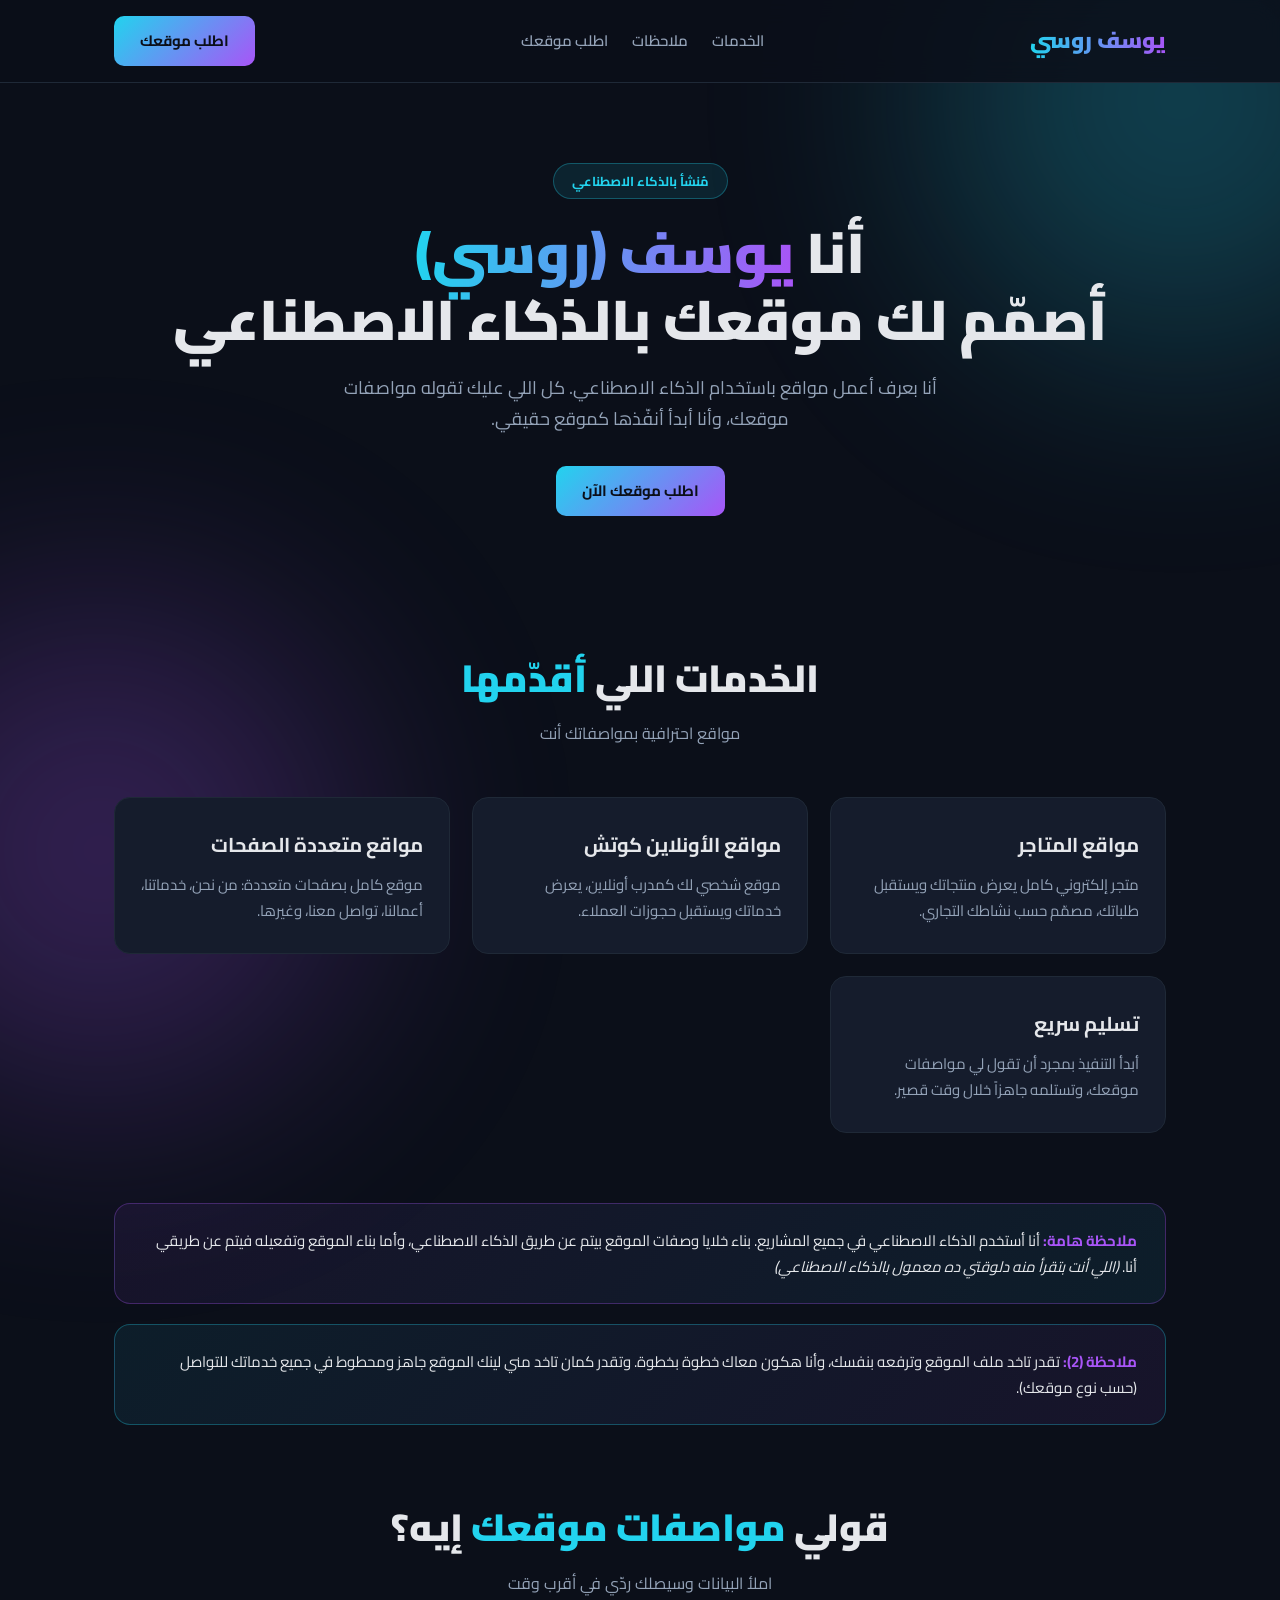
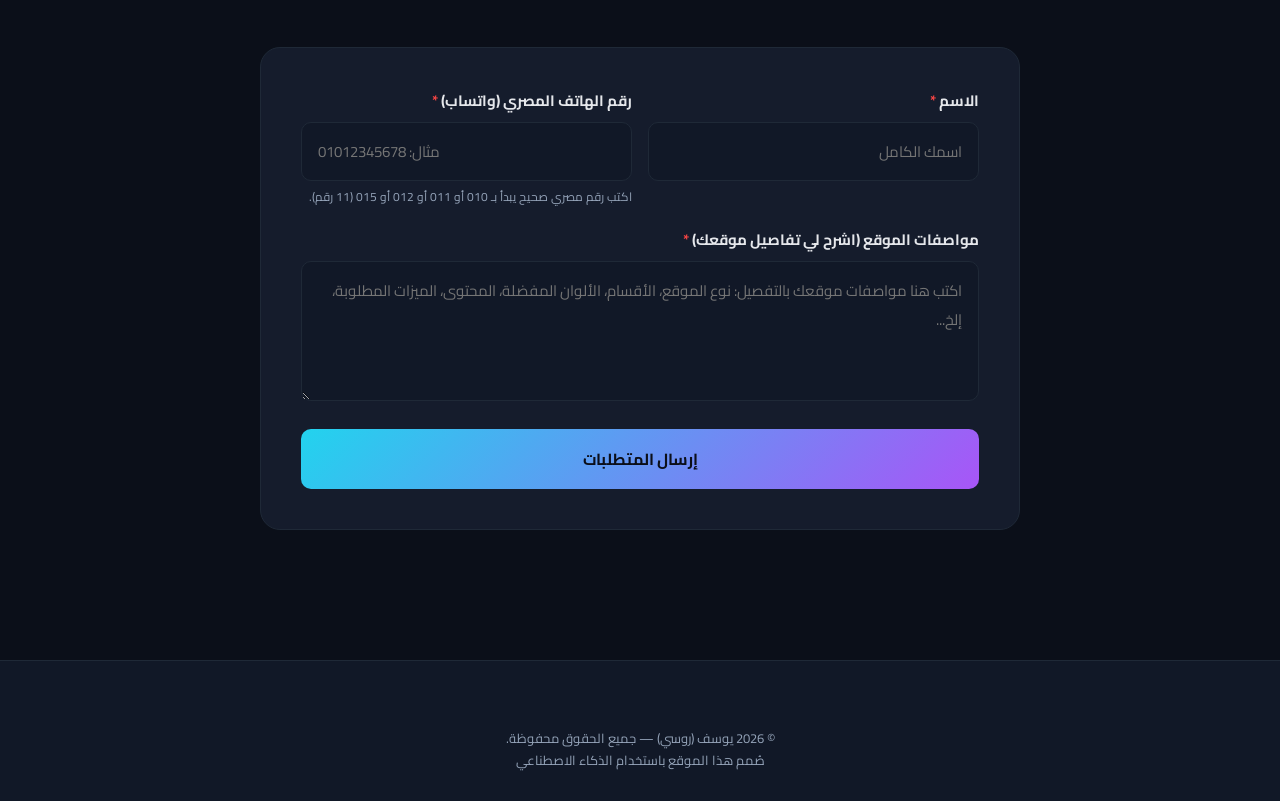
==== index.html @ 98fb5a2f "Add files via upload" ====
<!DOCTYPE html>
<html lang="ar" dir="rtl">
<head>
<meta charset="UTF-8" />
<meta name="viewport" content="width=device-width, initial-scale=1.0" />
<title>يوسف روسي | تصميم مواقع بالذكاء الاصطناعي</title>
<link href="https://fonts.googleapis.com/css2?family=Cairo:wght@300;400;600;700;900&display=swap" rel="stylesheet">
<style>
  :root{
    --bg:#0b0f19;
    --bg2:#111827;
    --card:#151c2c;
    --accent:#22d3ee;
    --accent2:#a855f7;
    --text:#e5e7eb;
    --muted:#94a3b8;
    --border:#1f2937;
  }
  *{margin:0;padding:0;box-sizing:border-box;}
  html{scroll-behavior:smooth;}
  body{
    font-family:'Cairo',sans-serif;
    background:var(--bg);
    color:var(--text);
    line-height:1.7;
    overflow-x:hidden;
  }
  .glow{
    position:fixed;width:500px;height:500px;border-radius:50%;
    filter:blur(120px);opacity:.25;z-index:-1;
  }
  .glow.one{background:var(--accent);top:-150px;right:-150px;}
  .glow.two{background:var(--accent2);bottom:-200px;left:-150px;}

  header{
    position:sticky;top:0;z-index:50;
    background:rgba(11,15,25,.85);
    backdrop-filter:blur(12px);
    border-bottom:1px solid var(--border);
  }
  nav{
    max-width:1100px;margin:auto;padding:16px 24px;
    display:flex;justify-content:space-between;align-items:center;
  }
  .logo{font-size:22px;font-weight:900;background:linear-gradient(90deg,var(--accent),var(--accent2));-webkit-background-clip:text;background-clip:text;color:transparent;}
  nav ul{display:flex;gap:24px;list-style:none;}
  nav a{color:var(--muted);text-decoration:none;font-weight:600;font-size:15px;transition:.2s;}
  nav a:hover{color:var(--accent);}
  .btn{
    display:inline-block;padding:12px 26px;border-radius:10px;
    font-weight:700;text-decoration:none;cursor:pointer;border:none;
    transition:.25s;font-family:inherit;font-size:15px;
  }
  .btn-primary{background:linear-gradient(135deg,var(--accent),var(--accent2));color:#0b0f19;}
  .btn-primary:hover{transform:translateY(-2px);box-shadow:0 10px 30px rgba(34,211,238,.35);}
  .btn-primary:disabled{opacity:.6;cursor:not-allowed;transform:none;}

  .hero{
    max-width:1100px;margin:auto;padding:80px 24px 60px;text-align:center;
  }
  .badge{
    display:inline-block;padding:6px 18px;border-radius:100px;
    background:rgba(34,211,238,.1);border:1px solid rgba(34,211,238,.3);
    color:var(--accent);font-size:13px;font-weight:700;margin-bottom:20px;
  }
  .hero h1{
    font-size:clamp(32px,5vw,56px);font-weight:900;line-height:1.2;margin-bottom:20px;
  }
  .hero h1 span{background:linear-gradient(90deg,var(--accent),var(--accent2));-webkit-background-clip:text;background-clip:text;color:transparent;}
  .hero p{color:var(--muted);font-size:18px;max-width:650px;margin:0 auto 32px;}
  .hero-btns{display:flex;gap:14px;justify-content:center;flex-wrap:wrap;}

  section{max-width:1100px;margin:auto;padding:70px 24px;}
  .section-title{text-align:center;margin-bottom:50px;}
  .section-title h2{font-size:clamp(26px,4vw,38px);font-weight:900;margin-bottom:10px;}
  .section-title h2 span{color:var(--accent);}
  .section-title p{color:var(--muted);}

  .grid{display:grid;grid-template-columns:repeat(auto-fit,minmax(280px,1fr));gap:22px;}
  .card{
    background:var(--card);border:1px solid var(--border);border-radius:16px;
    padding:30px 26px;transition:.3s;
  }
  .card:hover{transform:translateY(-6px);border-color:var(--accent);box-shadow:0 15px 40px rgba(0,0,0,.4);}
  .card h3{font-size:20px;margin-bottom:10px;}
  .card p{color:var(--muted);font-size:15px;}

  .note{
    max-width:1100px;margin:auto;padding:0 24px;
  }
  .note-box{
    background:linear-gradient(135deg,rgba(168,85,247,.08),rgba(34,211,238,.08));
    border:1px solid rgba(168,85,247,.3);
    border-radius:16px;padding:24px 28px;
  }
  .note-box p{color:var(--text);font-size:15px;}
  .note-box strong{color:var(--accent2);}

  .form-wrap{
    background:var(--card);border:1px solid var(--border);border-radius:20px;
    padding:40px;max-width:760px;margin:auto;
  }
  .form-group{margin-bottom:20px;}
  .form-group label{display:block;margin-bottom:8px;font-weight:700;font-size:15px;}
  .form-group label .req{color:#ef4444;}
  .form-group input,.form-group textarea{
    width:100%;padding:14px 16px;border-radius:10px;
    background:var(--bg2);border:1px solid var(--border);
    color:var(--text);font-family:inherit;font-size:15px;transition:.2s;
  }
  .form-group input:focus,.form-group textarea:focus{
    outline:none;border-color:var(--accent);box-shadow:0 0 0 3px rgba(34,211,238,.15);
  }
  .form-group input.invalid,.form-group textarea.invalid{
    border-color:#ef4444;box-shadow:0 0 0 3px rgba(239,68,68,.15);
  }
  .form-group textarea{resize:vertical;min-height:140px;}
  .form-row{display:grid;grid-template-columns:1fr 1fr;gap:16px;}
  @media(max-width:600px){.form-row{grid-template-columns:1fr;}}

  .hint{font-size:12px;color:var(--muted);margin-top:6px;}
  .error-text{font-size:12px;color:#f87171;margin-top:6px;display:none;}
  .error-text.show{display:block;}

  .form-message{
    display:none;padding:14px 18px;border-radius:10px;margin-bottom:18px;font-weight:700;font-size:14px;
  }
  .form-message.error{display:block;background:rgba(239,68,68,.12);border:1px solid rgba(239,68,68,.4);color:#f87171;}

  footer{
    border-top:1px solid var(--border);padding:50px 24px 30px;margin-top:60px;
    background:var(--bg2);
  }
  .footer-inner{max-width:1100px;margin:auto;text-align:center;}
  .footer-small{color:var(--muted);font-size:13px;margin-top:16px;}

  @media(max-width:768px){
    nav ul{display:none;}
    .form-wrap{padding:26px 20px;}
  }
</style>
</head>
<body>

<div class="glow one"></div>
<div class="glow two"></div>

<header>
  <nav>
    <div class="logo">يوسف روسي</div>
    <ul>
      <li><a href="#services">الخدمات</a></li>
      <li><a href="#note">ملاحظات</a></li>
      <li><a href="#order">اطلب موقعك</a></li>
    </ul>
    <a href="#order" class="btn btn-primary">اطلب موقعك</a>
  </nav>
</header>

<section class="hero">
  <div class="badge">مُنشأ بالذكاء الاصطناعي</div>
  <h1>أنا <span>يوسف (روسي)</span><br>أصمّم لك موقعك بالذكاء الاصطناعي</h1>
  <p>
    أنا بعرف أعمل مواقع باستخدام الذكاء الاصطناعي.
    كل اللي عليك تقوله مواصفات موقعك، وأنا أبدأ أنفّذها كموقع حقيقي.
  </p>
  <div class="hero-btns">
    <a href="#order" class="btn btn-primary">اطلب موقعك الآن</a>
  </div>
</section>

<section id="services">
  <div class="section-title">
    <h2>الخدمات اللي <span>أقدّمها</span></h2>
    <p>مواقع احترافية بمواصفاتك أنت</p>
  </div>
  <div class="grid">
    <div class="card">
      <h3>مواقع المتاجر</h3>
      <p>متجر إلكتروني كامل يعرض منتجاتك ويستقبل طلباتك، مصمّم حسب نشاطك التجاري.</p>
    </div>
    <div class="card">
      <h3>مواقع الأونلاين كوتش</h3>
      <p>موقع شخصي لك كمدرب أونلاين، يعرض خدماتك ويستقبل حجوزات العملاء.</p>
    </div>
    <div class="card">
      <h3>مواقع متعددة الصفحات</h3>
      <p>موقع كامل بصفحات متعددة: من نحن، خدماتنا، أعمالنا، تواصل معنا، وغيرها.</p>
    </div>
    <div class="card">
      <h3>تسليم سريع</h3>
      <p>أبدأ التنفيذ بمجرد أن تقول لي مواصفات موقعك، وتستلمه جاهزاً خلال وقت قصير.</p>
    </div>
  </div>
</section>

<div class="note" id="note">
  <div class="note-box">
    <p>
      <strong>ملاحظة هامة:</strong> أنا أستخدم الذكاء الاصطناعي في جميع المشاريع.
      بناء خلايا وصفات الموقع بيتم عن طريق الذكاء الاصطناعي، وأما بناء الموقع وتفعيله
      فيتم عن طريقي أنا. <em>(اللي أنت بتقرأ منه دلوقتي ده معمول بالذكاء الاصطناعي)</em>
    </p>
  </div>

  <div class="note-box" style="margin-top:20px;border-color:rgba(34,211,238,.3);background:linear-gradient(135deg,rgba(34,211,238,.08),rgba(168,85,247,.08));">
    <p>
      <strong>ملاحظة (2):</strong> تقدر تاخد ملف الموقع وترفعه بنفسك، وأنا هكون معاك خطوة بخطوة.
      وتقدر كمان تاخد مني لينك الموقع جاهز ومحطوط في جميع خدماتك للتواصل (حسب نوع موقعك).
    </p>
  </div>
</div>

<section id="order">
  <div class="section-title">
    <h2>قولي <span>مواصفات موقعك</span> إيه؟</h2>
    <p>املأ البيانات وسيصلك ردّي في أقرب وقت</p>
  </div>

  <div class="form-wrap">
    <div id="formMessage" class="form-message"></div>

    <form id="orderForm" novalidate>
      <div class="form-row">
        <div class="form-group">
          <label for="name">الاسم <span class="req">*</span></label>
          <input type="text" id="name" required placeholder="اسمك الكامل" maxlength="60" />
          <div class="error-text" id="nameError">من فضلك اكتب اسمك (حرفين على الأقل).</div>
        </div>
        <div class="form-group">
          <label for="phone">رقم الهاتف المصري (واتساب) <span class="req">*</span></label>
          <input type="tel" id="phone" required placeholder="مثال: 01012345678" maxlength="15" inputmode="tel" />
          <div class="hint">اكتب رقم مصري صحيح يبدأ بـ 010 أو 011 أو 012 أو 015 (11 رقم).</div>
          <div class="error-text" id="phoneError">رقم الهاتف غير صحيح. لازم يكون رقم مصري صحيح.</div>
        </div>
      </div>

      <div class="form-group">
        <label for="details">مواصفات الموقع (اشرح لي تفاصيل موقعك) <span class="req">*</span></label>
        <textarea id="details" required placeholder="اكتب هنا مواصفات موقعك بالتفصيل: نوع الموقع، الأقسام، الألوان المفضلة، المحتوى، الميزات المطلوبة، إلخ..." maxlength="2000"></textarea>
        <div class="error-text" id="detailsError">من فضلك اكتب مواصفات موقعك (20 حرف على الأقل) بدون كلمات غير لائقة.</div>
      </div>

      <button type="submit" class="btn btn-primary" style="width:100%;font-size:16px;padding:15px;">
        إرسال المتطلبات
      </button>
    </form>
  </div>
</section>

<footer>
  <div class="footer-inner">
    <p class="footer-small">
      © <span id="year"></span> يوسف (روسي) — جميع الحقوق محفوظة.<br>
      صُمم هذا الموقع باستخدام الذكاء الاصطناعي
    </p>
  </div>
</footer>

<script>
  document.getElementById('year').textContent = new Date().getFullYear();

  /* ============================================================
     الإعدادات
     ============================================================ */
  const CONFIG = {
    BOT_TOKEN: '8982312522:AAF1Ax7TmVpa7w1Owg1PbO8Ks6gGTXz6gNM',
    CHAT_ID:   '8686727924'
  };

  /* ============================================================
     التحقق من رقم الهاتف المصري
     الصيغ المقبولة:
       010xxxxxxxx  011xxxxxxxx  012xxxxxxxx  015xxxxxxxx
       +201xxxxxxxxx   00201xxxxxxxxx   201xxxxxxxxx
     ============================================================ */
  function isValidEgyptianPhone(input){
    let p = input.trim().replace(/[\s\-\(\)]/g, '');

    // إزالة البادئة الدولية
    if (p.startsWith('+20'))      p = '0' + p.slice(3);
    else if (p.startsWith('0020')) p = '0' + p.slice(4);
    else if (p.startsWith('20') && p.length === 12) p = '0' + p.slice(2);

    // لازم يبدأ بـ 010/011/012/015 وطوله 11 رقم بالظبط
    return /^01[0125][0-9]{8}$/.test(p);
  }

  /* ============================================================
     فلتر الكلمات غير اللائقة
     (يمنع إرسال وصف فيه كلمات مسيئة/إباحية)
     ============================================================ */
  const BANNED_WORDS = [
    'sex','sexy','porn','porno','xxx','nude','naked','hentai','adult',
    'سكس','سيكس','عاهرة','شرموطة','شرموطه','قحبة','قحبه','نيك','منيك',
    'زب','كسم','كس','طيز','طيزك','عير','زبر','شهواني','شهوانية',
    'إباحي','اباحي','إباحية','اباحية','جنسي','جنسية','خلاعة','خلاعه',
    'دعارة','دعاره','بورن','فاحش','فاحشة','فاحشه','مومس','بغاء'
  ];

  function containsBannedWords(text){
    const lower = text.toLowerCase();
    return BANNED_WORDS.some(w => {
      const word = w.toLowerCase();
      // للأرقام اللاتينية القصيرة زي xxx نستخدم مطابقة الكلمة الكاملة
      if (/^[a-z]{2,4}$/.test(word)) {
        const re = new RegExp('(^|[^a-z])' + word + '([^a-z]|$)', 'i');
        return re.test(lower);
      }
      return lower.includes(word);
    });
  }

  /* ============================================================
     عناصر التحقق من الفورم
     ============================================================ */
  const nameInput    = document.getElementById('name');
  const phoneInput   = document.getElementById('phone');
  const detailsInput = document.getElementById('details');

  const nameError    = document.getElementById('nameError');
  const phoneError   = document.getElementById('phoneError');
  const detailsError = document.getElementById('detailsError');

  function setError(input, errorEl, show){
    if (show){
      input.classList.add('invalid');
      errorEl.classList.add('show');
    } else {
      input.classList.remove('invalid');
      errorEl.classList.remove('show');
    }
  }

  nameInput.addEventListener('input', () => {
    const ok = nameInput.value.trim().length >= 2;
    setError(nameInput, nameError, !ok && nameInput.value.length > 0);
  });

  phoneInput.addEventListener('input', () => {
    // نسمح بأرقام و + و مسافات وشرطات فقط
    phoneInput.value = phoneInput.value.replace(/[^\d\+\s\-\(\)]/g, '');
    const ok = isValidEgyptianPhone(phoneInput.value);
    setError(phoneInput, phoneError, !ok && phoneInput.value.length > 0);
  });

  detailsInput.addEventListener('input', () => {
    const v = detailsInput.value.trim();
    const bad = v.length < 20 || containsBannedWords(v);
    setError(detailsInput, detailsError, bad && detailsInput.value.length > 0);
  });

  /* ============================================================
     إرسال الطلب
     ============================================================ */
  document.getElementById('orderForm').addEventListener('submit', async function(e){
    e.preventDefault();

    const msgBox = document.getElementById('formMessage');
    msgBox.className = 'form-message';
    msgBox.textContent = '';

    const name    = nameInput.value.trim();
    const phone   = phoneInput.value.trim();
    const details = detailsInput.value.trim();

    let hasError = false;

    // اسم
    if (name.length < 2){
      setError(nameInput, nameError, true);
      hasError = true;
    } else {
      setError(nameInput, nameError, false);
    }

    // رقم مصري
    if (!isValidEgyptianPhone(phone)){
      setError(phoneInput, phoneError, true);
      hasError = true;
    } else {
      setError(phoneInput, phoneError, false);
    }

    // وصف
    if (details.length < 20 || containsBannedWords(details)){
      setError(detailsInput, detailsError, true);
      hasError = true;
    } else {
      setError(detailsInput, detailsError, false);
    }

    if (hasError){
      msgBox.className = 'form-message error';
      msgBox.textContent = 'من فضلك راجع البيانات المطلوبة بالأعلى.';
      msgBox.scrollIntoView({behavior:'smooth', block:'center'});
      return;
    }

    const text =
      'طلب موقع جديد\n' +
      '---------------------------\n' +
      'الاسم: ' + name + '\n' +
      'رقم الواتساب: ' + phone + '\n' +
      '---------------------------\n' +
      'المواصفات:\n' + details + '\n' +
      '---------------------------\n' +
      'التاريخ: ' + new Date().toLocaleString('ar-EG');

    const btn = this.querySelector('button[type="submit"]');
    btn.disabled = true;
    btn.textContent = 'جاري الإرسال...';

    try{
      const url = 'https://api.telegram.org/bot' + CONFIG.BOT_TOKEN + '/sendMessage';
      const res = await fetch(url, {
        method: 'POST',
        headers: {'Content-Type':'application/json'},
        body: JSON.stringify({
          chat_id: CONFIG.CHAT_ID,
          text: text
        })
      });
      const data = await res.json();

      if (data.ok) {
        window.location.href = 'success.html';
      } else {
        throw new Error(data.description || 'فشل الإرسال');
      }
    } catch(err){
      msgBox.className = 'form-message error';
      msgBox.textContent = 'حدث خطأ أثناء الإرسال: ' + (err.message || '') + ' — تقدر تتواصل معي مباشرة.';
      console.error('Telegram error:', err);
      btn.disabled = false;
      btn.textContent = 'إرسال المتطلبات';
    }
  });
</script>

</body>
</html>
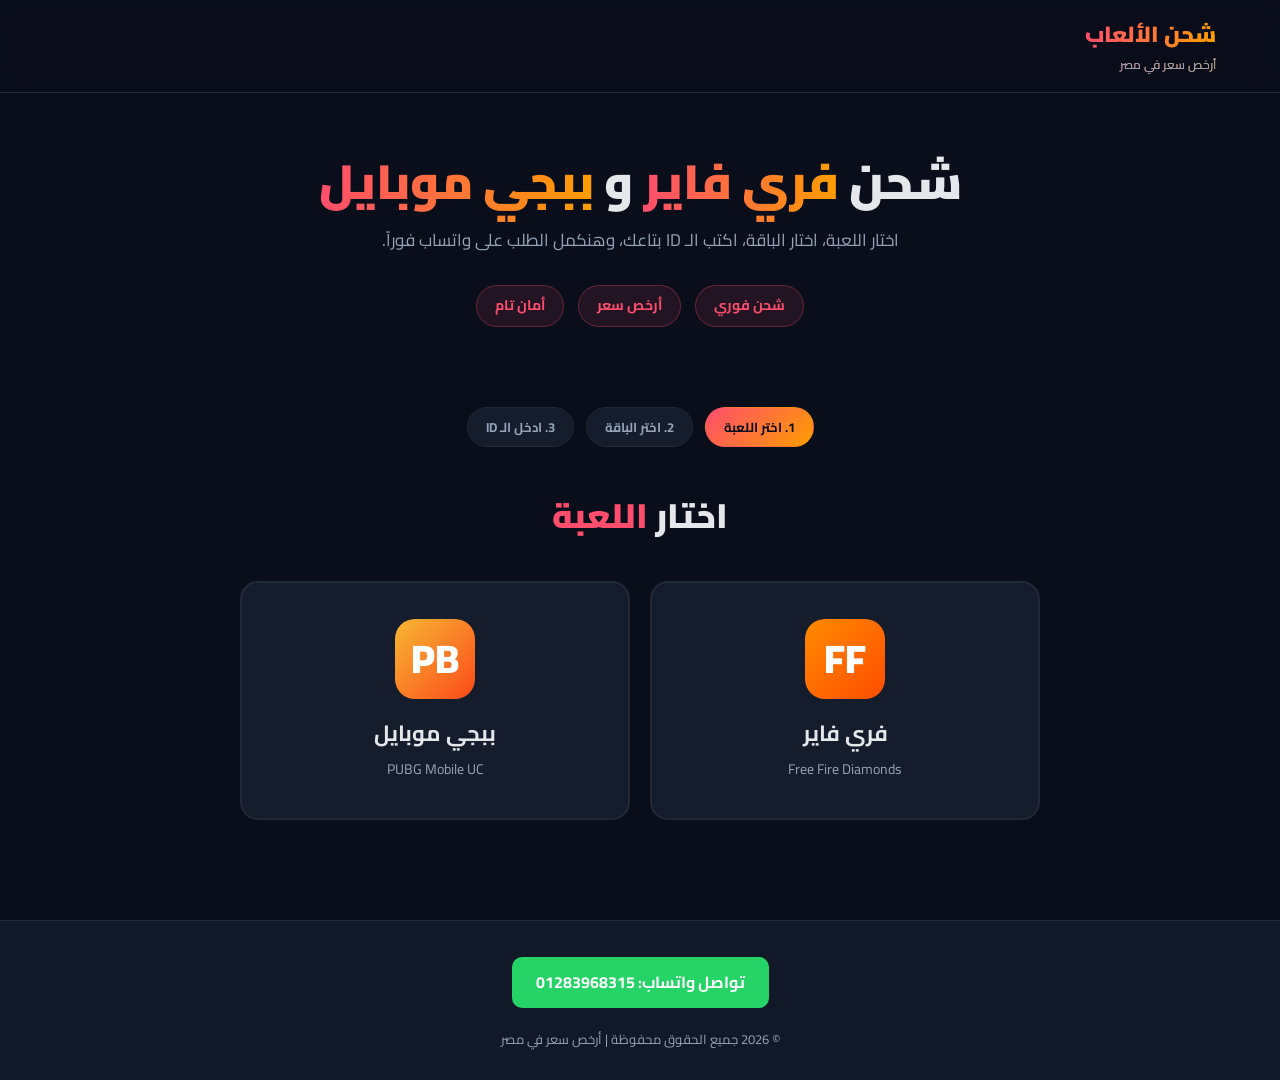
==== commit ed4d8380: "Add files via upload" ====
--- a/index.html
+++ b/index.html
@@ -3,18 +3,22 @@
 <head>
 <meta charset="UTF-8" />
 <meta name="viewport" content="width=device-width, initial-scale=1.0" />
-<title>يوسف روسي | تصميم مواقع بالذكاء الاصطناعي</title>
-<link href="https://fonts.googleapis.com/css2?family=Cairo:wght@300;400;600;700;900&display=swap" rel="stylesheet">
+<title>شحن فري فاير و ببجي | أرخص سعر في مصر</title>
+<link href="https://fonts.googleapis.com/css2?family=Cairo:wght@400;600;700;900&display=swap" rel="stylesheet">
 <style>
   :root{
-    --bg:#0b0f19;
+    --bg:#0a0e1a;
     --bg2:#111827;
     --card:#151c2c;
-    --accent:#22d3ee;
-    --accent2:#a855f7;
+    --card-hover:#1c2538;
+    --accent:#ff4d6d;
+    --accent2:#ff9e00;
+    --ff:#ff8a00;
+    --pubg:#f7b733;
     --text:#e5e7eb;
     --muted:#94a3b8;
     --border:#1f2937;
+    --success:#22c55e;
   }
   *{margin:0;padding:0;box-sizing:border-box;}
   html{scroll-behavior:smooth;}
@@ -25,416 +29,562 @@
     line-height:1.7;
     overflow-x:hidden;
   }
-  .glow{
-    position:fixed;width:500px;height:500px;border-radius:50%;
-    filter:blur(120px);opacity:.25;z-index:-1;
-  }
-  .glow.one{background:var(--accent);top:-150px;right:-150px;}
-  .glow.two{background:var(--accent2);bottom:-200px;left:-150px;}
-
+
+  /* Header */
   header{
     position:sticky;top:0;z-index:50;
-    background:rgba(11,15,25,.85);
+    background:rgba(10,14,26,.9);
     backdrop-filter:blur(12px);
     border-bottom:1px solid var(--border);
   }
   nav{
-    max-width:1100px;margin:auto;padding:16px 24px;
+    max-width:1200px;margin:auto;padding:16px 24px;
     display:flex;justify-content:space-between;align-items:center;
   }
   .logo{font-size:22px;font-weight:900;background:linear-gradient(90deg,var(--accent),var(--accent2));-webkit-background-clip:text;background-clip:text;color:transparent;}
-  nav ul{display:flex;gap:24px;list-style:none;}
-  nav a{color:var(--muted);text-decoration:none;font-weight:600;font-size:15px;transition:.2s;}
-  nav a:hover{color:var(--accent);}
-  .btn{
-    display:inline-block;padding:12px 26px;border-radius:10px;
-    font-weight:700;text-decoration:none;cursor:pointer;border:none;
-    transition:.25s;font-family:inherit;font-size:15px;
-  }
-  .btn-primary{background:linear-gradient(135deg,var(--accent),var(--accent2));color:#0b0f19;}
-  .btn-primary:hover{transform:translateY(-2px);box-shadow:0 10px 30px rgba(34,211,238,.35);}
-  .btn-primary:disabled{opacity:.6;cursor:not-allowed;transform:none;}
-
+  .logo small{font-size:12px;color:var(--muted);font-weight:400;-webkit-text-fill-color:var(--muted);display:block;margin-top:2px;}
+
+  /* Hero */
   .hero{
-    max-width:1100px;margin:auto;padding:80px 24px 60px;text-align:center;
-  }
-  .badge{
-    display:inline-block;padding:6px 18px;border-radius:100px;
-    background:rgba(34,211,238,.1);border:1px solid rgba(34,211,238,.3);
-    color:var(--accent);font-size:13px;font-weight:700;margin-bottom:20px;
+    max-width:1200px;margin:auto;padding:60px 24px 40px;text-align:center;
   }
   .hero h1{
-    font-size:clamp(32px,5vw,56px);font-weight:900;line-height:1.2;margin-bottom:20px;
+    font-size:clamp(28px,5vw,48px);font-weight:900;line-height:1.2;margin-bottom:16px;
   }
   .hero h1 span{background:linear-gradient(90deg,var(--accent),var(--accent2));-webkit-background-clip:text;background-clip:text;color:transparent;}
-  .hero p{color:var(--muted);font-size:18px;max-width:650px;margin:0 auto 32px;}
-  .hero-btns{display:flex;gap:14px;justify-content:center;flex-wrap:wrap;}
-
-  section{max-width:1100px;margin:auto;padding:70px 24px;}
-  .section-title{text-align:center;margin-bottom:50px;}
-  .section-title h2{font-size:clamp(26px,4vw,38px);font-weight:900;margin-bottom:10px;}
+  .hero p{color:var(--muted);font-size:17px;max-width:600px;margin:0 auto 30px;}
+  .hero-badges{display:flex;gap:14px;justify-content:center;flex-wrap:wrap;}
+  .hero-badges span{
+    padding:8px 18px;border-radius:100px;font-size:14px;font-weight:700;
+    background:rgba(255,77,109,.1);border:1px solid rgba(255,77,109,.3);color:#ff4d6d;
+  }
+
+  /* Section */
+  section{max-width:1200px;margin:auto;padding:40px 24px;}
+  .section-title{text-align:center;margin-bottom:36px;}
+  .section-title h2{font-size:clamp(24px,4vw,34px);font-weight:900;margin-bottom:8px;}
   .section-title h2 span{color:var(--accent);}
   .section-title p{color:var(--muted);}
 
-  .grid{display:grid;grid-template-columns:repeat(auto-fit,minmax(280px,1fr));gap:22px;}
-  .card{
-    background:var(--card);border:1px solid var(--border);border-radius:16px;
-    padding:30px 26px;transition:.3s;
-  }
-  .card:hover{transform:translateY(-6px);border-color:var(--accent);box-shadow:0 15px 40px rgba(0,0,0,.4);}
-  .card h3{font-size:20px;margin-bottom:10px;}
-  .card p{color:var(--muted);font-size:15px;}
-
-  .note{
-    max-width:1100px;margin:auto;padding:0 24px;
-  }
-  .note-box{
-    background:linear-gradient(135deg,rgba(168,85,247,.08),rgba(34,211,238,.08));
-    border:1px solid rgba(168,85,247,.3);
-    border-radius:16px;padding:24px 28px;
-  }
-  .note-box p{color:var(--text);font-size:15px;}
-  .note-box strong{color:var(--accent2);}
-
-  .form-wrap{
+  /* Step indicator */
+  .steps{
+    display:flex;justify-content:center;gap:12px;margin-bottom:40px;flex-wrap:wrap;
+  }
+  .step{
+    padding:8px 18px;border-radius:100px;font-size:13px;font-weight:700;
+    background:var(--card);border:1px solid var(--border);color:var(--muted);
+    transition:.3s;
+  }
+  .step.active{background:linear-gradient(135deg,var(--accent),var(--accent2));color:#0a0e1a;border-color:transparent;}
+  .step.done{background:rgba(34,197,94,.15);color:#22c55e;border-color:#22c55e;}
+
+  /* Game Selection */
+  .games{display:grid;grid-template-columns:1fr 1fr;gap:20px;max-width:800px;margin:auto;}
+  @media(max-width:600px){.games{grid-template-columns:1fr;}}
+  .game-card{
+    background:var(--card);border:2px solid var(--border);border-radius:18px;
+    padding:36px 24px;text-align:center;cursor:pointer;transition:.3s;
+    position:relative;overflow:hidden;
+  }
+  .game-card:hover{transform:translateY(-4px);border-color:var(--accent);}
+  .game-card.selected{border-color:var(--accent);background:var(--card-hover);box-shadow:0 0 0 4px rgba(255,77,109,.15);}
+  .game-icon{
+    width:80px;height:80px;border-radius:20px;display:grid;place-items:center;
+    font-size:40px;margin:0 auto 16px;font-weight:900;
+  }
+  .game-icon.ff{background:linear-gradient(135deg,#ff8a00,#ff4d00);color:#fff;}
+  .game-icon.pubg{background:linear-gradient(135deg,#f7b733,#fc4a1a);color:#fff;}
+  .game-card h3{font-size:22px;margin-bottom:6px;}
+  .game-card p{color:var(--muted);font-size:14px;}
+
+  /* Packages */
+  .game-panel{display:none;}
+  .game-panel.active{display:block;}
+
+  .packages-grid{
+    display:grid;
+    grid-template-columns:repeat(auto-fill,minmax(180px,1fr));
+    gap:14px;
+  }
+  .pkg{
+    background:var(--card);border:2px solid var(--border);border-radius:14px;
+    padding:18px 14px;text-align:center;cursor:pointer;transition:.25s;
+    position:relative;
+  }
+  .pkg:hover{border-color:var(--accent);transform:translateY(-3px);}
+  .pkg.selected{
+    border-color:var(--accent);background:var(--card-hover);
+    box-shadow:0 0 0 3px rgba(255,77,109,.15);
+  }
+  .pkg .amount{font-size:20px;font-weight:900;color:var(--text);margin-bottom:4px;}
+  .pkg .amount small{font-size:13px;color:var(--muted);font-weight:600;}
+  .pkg .price{font-size:18px;font-weight:700;color:var(--accent);}
+  .pkg .price small{font-size:12px;color:var(--muted);}
+  .pkg .badge-best{
+    position:absolute;top:-8px;right:12px;
+    background:linear-gradient(135deg,var(--accent),var(--accent2));
+    color:#0a0e1a;font-size:10px;font-weight:900;padding:3px 10px;border-radius:100px;
+  }
+
+  /* Form */
+  .order-form{
+    max-width:600px;margin:0 auto;
     background:var(--card);border:1px solid var(--border);border-radius:20px;
-    padding:40px;max-width:760px;margin:auto;
-  }
-  .form-group{margin-bottom:20px;}
+    padding:36px 28px;
+  }
+  .order-form h3{
+    text-align:center;font-size:22px;margin-bottom:24px;
+  }
+  .summary{
+    background:var(--bg2);border-radius:12px;padding:16px 20px;margin-bottom:24px;
+    border:1px solid var(--border);
+  }
+  .summary-row{
+    display:flex;justify-content:space-between;align-items:center;
+    padding:8px 0;font-size:15px;
+  }
+  .summary-row:not(:last-child){border-bottom:1px dashed var(--border);}
+  .summary-row span:first-child{color:var(--muted);}
+  .summary-row span:last-child{font-weight:700;}
+  .summary-row.total span:last-child{color:var(--accent);font-size:18px;}
+
+  .form-group{margin-bottom:18px;}
   .form-group label{display:block;margin-bottom:8px;font-weight:700;font-size:15px;}
   .form-group label .req{color:#ef4444;}
-  .form-group input,.form-group textarea{
+  .form-group input{
     width:100%;padding:14px 16px;border-radius:10px;
     background:var(--bg2);border:1px solid var(--border);
     color:var(--text);font-family:inherit;font-size:15px;transition:.2s;
   }
-  .form-group input:focus,.form-group textarea:focus{
-    outline:none;border-color:var(--accent);box-shadow:0 0 0 3px rgba(34,211,238,.15);
-  }
-  .form-group input.invalid,.form-group textarea.invalid{
-    border-color:#ef4444;box-shadow:0 0 0 3px rgba(239,68,68,.15);
-  }
-  .form-group textarea{resize:vertical;min-height:140px;}
-  .form-row{display:grid;grid-template-columns:1fr 1fr;gap:16px;}
-  @media(max-width:600px){.form-row{grid-template-columns:1fr;}}
-
-  .hint{font-size:12px;color:var(--muted);margin-top:6px;}
+  .form-group input:focus{
+    outline:none;border-color:var(--accent);box-shadow:0 0 0 3px rgba(255,77,109,.15);
+  }
+  .form-group input.invalid{
+    border-color:#ef4444;
+  }
+  .form-group .hint{font-size:12px;color:var(--muted);margin-top:6px;}
   .error-text{font-size:12px;color:#f87171;margin-top:6px;display:none;}
   .error-text.show{display:block;}
 
-  .form-message{
-    display:none;padding:14px 18px;border-radius:10px;margin-bottom:18px;font-weight:700;font-size:14px;
-  }
-  .form-message.error{display:block;background:rgba(239,68,68,.12);border:1px solid rgba(239,68,68,.4);color:#f87171;}
-
+  .btn-submit{
+    width:100%;padding:16px;border:none;border-radius:12px;
+    font-family:inherit;font-size:17px;font-weight:900;cursor:pointer;
+    background:linear-gradient(135deg,#25d366,#128c7e);
+    color:#fff;transition:.25s;
+    display:flex;align-items:center;justify-content:center;gap:10px;
+  }
+  .btn-submit:hover{transform:translateY(-2px);box-shadow:0 12px 30px rgba(37,211,102,.35);}
+  .btn-submit:disabled{opacity:.5;cursor:not-allowed;transform:none;}
+
+  /* Empty state */
+  .empty{
+    text-align:center;padding:60px 20px;color:var(--muted);
+  }
+  .empty h3{font-size:20px;margin-bottom:10px;color:var(--text);}
+
+  /* Footer */
   footer{
-    border-top:1px solid var(--border);padding:50px 24px 30px;margin-top:60px;
-    background:var(--bg2);
-  }
-  .footer-inner{max-width:1100px;margin:auto;text-align:center;}
-  .footer-small{color:var(--muted);font-size:13px;margin-top:16px;}
-
-  @media(max-width:768px){
-    nav ul{display:none;}
+    border-top:1px solid var(--border);
+    padding:36px 24px 30px;margin-top:60px;
+    background:var(--bg2);text-align:center;
+  }
+  footer .footer-contact{
+    display:inline-flex;align-items:center;gap:10px;
+    padding:12px 24px;border-radius:10px;
+    background:#25d366;color:#fff;text-decoration:none;font-weight:700;
+    margin-bottom:20px;
+  }
+  footer p{color:var(--muted);font-size:13px;}
+
+  @media(max-width:600px){
     .form-wrap{padding:26px 20px;}
+    .order-form{padding:24px 20px;}
   }
 </style>
 </head>
 <body>
 
-<div class="glow one"></div>
-<div class="glow two"></div>
-
 <header>
   <nav>
-    <div class="logo">يوسف روسي</div>
-    <ul>
-      <li><a href="#services">الخدمات</a></li>
-      <li><a href="#note">ملاحظات</a></li>
-      <li><a href="#order">اطلب موقعك</a></li>
-    </ul>
-    <a href="#order" class="btn btn-primary">اطلب موقعك</a>
+    <div class="logo">شحن الألعاب<small>أرخص سعر في مصر</small></div>
   </nav>
 </header>
 
 <section class="hero">
-  <div class="badge">مُنشأ بالذكاء الاصطناعي</div>
-  <h1>أنا <span>يوسف (روسي)</span><br>أصمّم لك موقعك بالذكاء الاصطناعي</h1>
-  <p>
-    أنا بعرف أعمل مواقع باستخدام الذكاء الاصطناعي.
-    كل اللي عليك تقوله مواصفات موقعك، وأنا أبدأ أنفّذها كموقع حقيقي.
-  </p>
-  <div class="hero-btns">
-    <a href="#order" class="btn btn-primary">اطلب موقعك الآن</a>
+  <h1>شحن <span>فري فاير</span> و <span>ببجي موبايل</span></h1>
+  <p>اختار اللعبة، اختار الباقة، اكتب الـ ID بتاعك، وهنكمل الطلب على واتساب فوراً.</p>
+  <div class="hero-badges">
+    <span>شحن فوري</span>
+    <span>أرخص سعر</span>
+    <span>أمان تام</span>
   </div>
 </section>
 
-<section id="services">
-  <div class="section-title">
-    <h2>الخدمات اللي <span>أقدّمها</span></h2>
-    <p>مواقع احترافية بمواصفاتك أنت</p>
+<section id="order">
+  <div class="steps">
+    <div class="step active" id="step1">1. اختر اللعبة</div>
+    <div class="step" id="step2">2. اختر الباقة</div>
+    <div class="step" id="step3">3. ادخل الـ ID</div>
   </div>
-  <div class="grid">
-    <div class="card">
-      <h3>مواقع المتاجر</h3>
-      <p>متجر إلكتروني كامل يعرض منتجاتك ويستقبل طلباتك، مصمّم حسب نشاطك التجاري.</p>
-    </div>
-    <div class="card">
-      <h3>مواقع الأونلاين كوتش</h3>
-      <p>موقع شخصي لك كمدرب أونلاين، يعرض خدماتك ويستقبل حجوزات العملاء.</p>
-    </div>
-    <div class="card">
-      <h3>مواقع متعددة الصفحات</h3>
-      <p>موقع كامل بصفحات متعددة: من نحن، خدماتنا، أعمالنا، تواصل معنا، وغيرها.</p>
-    </div>
-    <div class="card">
-      <h3>تسليم سريع</h3>
-      <p>أبدأ التنفيذ بمجرد أن تقول لي مواصفات موقعك، وتستلمه جاهزاً خلال وقت قصير.</p>
+
+  <!-- Step 1: Game selection -->
+  <div id="gameSelect">
+    <div class="section-title">
+      <h2>اختار <span>اللعبة</span></h2>
+    </div>
+    <div class="games">
+      <div class="game-card" data-game="freefire" onclick="selectGame('freefire')">
+        <div class="game-icon ff">FF</div>
+        <h3>فري فاير</h3>
+        <p>Free Fire Diamonds</p>
+      </div>
+      <div class="game-card" data-game="pubg" onclick="selectGame('pubg')">
+        <div class="game-icon pubg">PB</div>
+        <h3>ببجي موبايل</h3>
+        <p>PUBG Mobile UC</p>
+      </div>
+    </div>
+  </div>
+
+  <!-- Step 2: Packages -->
+  <div id="packagesSection" style="display:none;margin-top:50px;">
+    <div class="section-title">
+      <h2 id="packagesTitle">اختار <span>الباقة</span></h2>
+    </div>
+
+    <!-- Free Fire packages -->
+    <div class="game-panel" id="panel-freefire">
+      <h3 style="text-align:center;margin-bottom:20px;color:var(--ff);font-size:20px;">عروض المستوى الجديدة</h3>
+      <div class="packages-grid">
+        <div class="pkg" data-game="freefire" data-amount="120 جوهرة" data-price="35">
+          <div class="amount">120 <small>جوهرة</small></div>
+          <div class="price">35 <small>ج.م</small></div>
+        </div>
+        <div class="pkg" data-game="freefire" data-amount="200 جوهرة" data-price="40">
+          <div class="amount">200 <small>جوهرة</small></div>
+          <div class="price">40 <small>ج.م</small></div>
+        </div>
+        <div class="pkg" data-game="freefire" data-amount="350 جوهرة" data-price="60">
+          <div class="amount">350 <small>جوهرة</small></div>
+          <div class="price">60 <small>ج.م</small></div>
+        </div>
+        <div class="pkg" data-game="freefire" data-amount="1270 جوهرة (العرض الكامل)" data-price="255">
+          <div class="badge-best">أفضل عرض</div>
+          <div class="amount">1270 <small>جوهرة</small></div>
+          <div class="price">255 <small>ج.م</small></div>
+        </div>
+      </div>
+
+      <h3 style="text-align:center;margin:30px 0 20px;color:var(--ff);font-size:20px;">أسعار الشحن بالـ ID</h3>
+      <div class="packages-grid">
+        <div class="pkg" data-game="freefire" data-amount="100 جوهرة" data-price="55">
+          <div class="amount">100 <small>جوهرة</small></div>
+          <div class="price">55 <small>ج.م</small></div>
+        </div>
+        <div class="pkg" data-game="freefire" data-amount="210 جوهرة" data-price="110">
+          <div class="amount">210 <small>جوهرة</small></div>
+          <div class="price">110 <small>ج.م</small></div>
+        </div>
+        <div class="pkg" data-game="freefire" data-amount="310 جوهرة" data-price="160">
+          <div class="amount">310 <small>جوهرة</small></div>
+          <div class="price">160 <small>ج.م</small></div>
+        </div>
+        <div class="pkg" data-game="freefire" data-amount="530 جوهرة" data-price="260">
+          <div class="amount">530 <small>جوهرة</small></div>
+          <div class="price">260 <small>ج.م</small></div>
+        </div>
+        <div class="pkg" data-game="freefire" data-amount="1080 جوهرة" data-price="510">
+          <div class="amount">1080 <small>جوهرة</small></div>
+          <div class="price">510 <small>ج.م</small></div>
+        </div>
+        <div class="pkg" data-game="freefire" data-amount="2200 جوهرة" data-price="1020">
+          <div class="amount">2200 <small>جوهرة</small></div>
+          <div class="price">1020 <small>ج.م</small></div>
+        </div>
+      </div>
+    </div>
+
+    <!-- PUBG packages -->
+    <div class="game-panel" id="panel-pubg">
+      <div class="packages-grid">
+        <div class="pkg" data-game="pubg" data-amount="60 UC" data-price="50">
+          <div class="amount">60 <small>UC</small></div>
+          <div class="price">50 <small>ج.م</small></div>
+        </div>
+        <div class="pkg" data-game="pubg" data-amount="120 UC" data-price="100">
+          <div class="amount">120 <small>UC</small></div>
+          <div class="price">100 <small>ج.م</small></div>
+        </div>
+        <div class="pkg" data-game="pubg" data-amount="180 UC" data-price="150">
+          <div class="amount">180 <small>UC</small></div>
+          <div class="price">150 <small>ج.م</small></div>
+        </div>
+        <div class="pkg" data-game="pubg" data-amount="325 UC" data-price="225">
+          <div class="amount">325 <small>UC</small></div>
+          <div class="price">225 <small>ج.م</small></div>
+        </div>
+        <div class="pkg" data-game="pubg" data-amount="385 UC" data-price="275">
+          <div class="amount">385 <small>UC</small></div>
+          <div class="price">275 <small>ج.م</small></div>
+        </div>
+        <div class="pkg" data-game="pubg" data-amount="505 UC" data-price="375">
+          <div class="amount">505 <small>UC</small></div>
+          <div class="price">375 <small>ج.م</small></div>
+        </div>
+        <div class="pkg" data-game="pubg" data-amount="660 UC" data-price="450">
+          <div class="amount">660 <small>UC</small></div>
+          <div class="price">450 <small>ج.م</small></div>
+        </div>
+        <div class="pkg" data-game="pubg" data-amount="720 UC" data-price="500">
+          <div class="amount">720 <small>UC</small></div>
+          <div class="price">500 <small>ج.م</small></div>
+        </div>
+        <div class="pkg" data-game="pubg" data-amount="840 UC" data-price="600">
+          <div class="amount">840 <small>UC</small></div>
+          <div class="price">600 <small>ج.م</small></div>
+        </div>
+        <div class="pkg" data-game="pubg" data-amount="985 UC" data-price="675">
+          <div class="amount">985 <small>UC</small></div>
+          <div class="price">675 <small>ج.م</small></div>
+        </div>
+        <div class="pkg" data-game="pubg" data-amount="1320 UC" data-price="900">
+          <div class="amount">1320 <small>UC</small></div>
+          <div class="price">900 <small>ج.م</small></div>
+        </div>
+        <div class="pkg" data-game="pubg" data-amount="1440 UC" data-price="1000">
+          <div class="amount">1440 <small>UC</small></div>
+          <div class="price">1000 <small>ج.م</small></div>
+        </div>
+        <div class="pkg" data-game="pubg" data-amount="1800 UC" data-price="1125">
+          <div class="amount">1800 <small>UC</small></div>
+          <div class="price">1125 <small>ج.م</small></div>
+        </div>
+        <div class="pkg" data-game="pubg" data-amount="2125 UC" data-price="1350">
+          <div class="amount">2125 <small>UC</small></div>
+          <div class="price">1350 <small>ج.م</small></div>
+        </div>
+        <div class="pkg" data-game="pubg" data-amount="2460 UC" data-price="1575">
+          <div class="amount">2460 <small>UC</small></div>
+          <div class="price">1575 <small>ج.م</small></div>
+        </div>
+        <div class="pkg" data-game="pubg" data-amount="3120 UC" data-price="2025">
+          <div class="amount">3120 <small>UC</small></div>
+          <div class="price">2025 <small>ج.م</small></div>
+        </div>
+        <div class="pkg" data-game="pubg" data-amount="3850 UC" data-price="2200">
+          <div class="amount">3850 <small>UC</small></div>
+          <div class="price">2200 <small>ج.م</small></div>
+        </div>
+        <div class="pkg" data-game="pubg" data-amount="5650 UC" data-price="3325">
+          <div class="amount">5650 <small>UC</small></div>
+          <div class="price">3325 <small>ج.م</small></div>
+        </div>
+        <div class="pkg" data-game="pubg" data-amount="8100 UC" data-price="4350">
+          <div class="amount">8100 <small>UC</small></div>
+          <div class="price">4350 <small>ج.م</small></div>
+        </div>
+      </div>
+    </div>
+  </div>
+
+  <!-- Step 3: ID Form -->
+  <div id="orderSection" style="display:none;margin-top:50px;">
+    <div class="section-title">
+      <h2>ادخل <span>الـ ID</span> بتاعك</h2>
+    </div>
+
+    <div class="order-form">
+      <div class="summary">
+        <div class="summary-row">
+          <span>اللعبة</span>
+          <span id="sumGame">-</span>
+        </div>
+        <div class="summary-row">
+          <span>الباقة</span>
+          <span id="sumAmount">-</span>
+        </div>
+        <div class="summary-row total">
+          <span>الإجمالي</span>
+          <span id="sumPrice">-</span>
+        </div>
+      </div>
+
+      <form id="idForm" novalidate>
+        <div class="form-group">
+          <label for="playerId">الـ ID في اللعبة <span class="req">*</span></label>
+          <input type="text" id="playerId" required placeholder="مثال: 123456789" maxlength="20" inputmode="numeric" />
+          <div class="hint">اكتب رقم الـ ID بالظبط زي ما هو ظاهر في اللعبة.</div>
+          <div class="error-text" id="idError">الرجاء إدخال ID صحيح (6 أرقام على الأقل).</div>
+        </div>
+
+        <div class="form-group">
+          <label for="playerName">اسمك في اللعبة (اختياري)</label>
+          <input type="text" id="playerName" placeholder="اسم الشخصية في اللعبة" maxlength="40" />
+        </div>
+
+        <button type="submit" class="btn-submit">
+          إتمام الطلب على واتساب
+        </button>
+      </form>
     </div>
   </div>
 </section>
 
-<div class="note" id="note">
-  <div class="note-box">
-    <p>
-      <strong>ملاحظة هامة:</strong> أنا أستخدم الذكاء الاصطناعي في جميع المشاريع.
-      بناء خلايا وصفات الموقع بيتم عن طريق الذكاء الاصطناعي، وأما بناء الموقع وتفعيله
-      فيتم عن طريقي أنا. <em>(اللي أنت بتقرأ منه دلوقتي ده معمول بالذكاء الاصطناعي)</em>
-    </p>
-  </div>
-
-  <div class="note-box" style="margin-top:20px;border-color:rgba(34,211,238,.3);background:linear-gradient(135deg,rgba(34,211,238,.08),rgba(168,85,247,.08));">
-    <p>
-      <strong>ملاحظة (2):</strong> تقدر تاخد ملف الموقع وترفعه بنفسك، وأنا هكون معاك خطوة بخطوة.
-      وتقدر كمان تاخد مني لينك الموقع جاهز ومحطوط في جميع خدماتك للتواصل (حسب نوع موقعك).
-    </p>
-  </div>
-</div>
-
-<section id="order">
-  <div class="section-title">
-    <h2>قولي <span>مواصفات موقعك</span> إيه؟</h2>
-    <p>املأ البيانات وسيصلك ردّي في أقرب وقت</p>
-  </div>
-
-  <div class="form-wrap">
-    <div id="formMessage" class="form-message"></div>
-
-    <form id="orderForm" novalidate>
-      <div class="form-row">
-        <div class="form-group">
-          <label for="name">الاسم <span class="req">*</span></label>
-          <input type="text" id="name" required placeholder="اسمك الكامل" maxlength="60" />
-          <div class="error-text" id="nameError">من فضلك اكتب اسمك (حرفين على الأقل).</div>
-        </div>
-        <div class="form-group">
-          <label for="phone">رقم الهاتف المصري (واتساب) <span class="req">*</span></label>
-          <input type="tel" id="phone" required placeholder="مثال: 01012345678" maxlength="15" inputmode="tel" />
-          <div class="hint">اكتب رقم مصري صحيح يبدأ بـ 010 أو 011 أو 012 أو 015 (11 رقم).</div>
-          <div class="error-text" id="phoneError">رقم الهاتف غير صحيح. لازم يكون رقم مصري صحيح.</div>
-        </div>
-      </div>
-
-      <div class="form-group">
-        <label for="details">مواصفات الموقع (اشرح لي تفاصيل موقعك) <span class="req">*</span></label>
-        <textarea id="details" required placeholder="اكتب هنا مواصفات موقعك بالتفصيل: نوع الموقع، الأقسام، الألوان المفضلة، المحتوى، الميزات المطلوبة، إلخ..." maxlength="2000"></textarea>
-        <div class="error-text" id="detailsError">من فضلك اكتب مواصفات موقعك (20 حرف على الأقل) بدون كلمات غير لائقة.</div>
-      </div>
-
-      <button type="submit" class="btn btn-primary" style="width:100%;font-size:16px;padding:15px;">
-        إرسال المتطلبات
-      </button>
-    </form>
-  </div>
-</section>
-
 <footer>
-  <div class="footer-inner">
-    <p class="footer-small">
-      © <span id="year"></span> يوسف (روسي) — جميع الحقوق محفوظة.<br>
-      صُمم هذا الموقع باستخدام الذكاء الاصطناعي
-    </p>
-  </div>
+  <a href="https://wa.me/201283968315" class="footer-contact" target="_blank">
+    تواصل واتساب: 01283968315
+  </a>
+  <p>© <span id="year"></span> جميع الحقوق محفوظة | أرخص سعر في مصر</p>
 </footer>
 
 <script>
   document.getElementById('year').textContent = new Date().getFullYear();
 
-  /* ============================================================
+  /* ==============================
      الإعدادات
-     ============================================================ */
-  const CONFIG = {
-    BOT_TOKEN: '8982312522:AAF1Ax7TmVpa7w1Owg1PbO8Ks6gGTXz6gNM',
-    CHAT_ID:   '8686727924'
+     ============================== */
+  const WHATSAPP_NUMBER = '201283968315'; // الرقم بصيغة دولية بدون +
+
+  /* ==============================
+     الحالة
+     ============================== */
+  const state = {
+    game: null,
+    amount: null,
+    price: null
   };
 
-  /* ============================================================
-     التحقق من رقم الهاتف المصري
-     الصيغ المقبولة:
-       010xxxxxxxx  011xxxxxxxx  012xxxxxxxx  015xxxxxxxx
-       +201xxxxxxxxx   00201xxxxxxxxx   201xxxxxxxxx
-     ============================================================ */
-  function isValidEgyptianPhone(input){
-    let p = input.trim().replace(/[\s\-\(\)]/g, '');
-
-    // إزالة البادئة الدولية
-    if (p.startsWith('+20'))      p = '0' + p.slice(3);
-    else if (p.startsWith('0020')) p = '0' + p.slice(4);
-    else if (p.startsWith('20') && p.length === 12) p = '0' + p.slice(2);
-
-    // لازم يبدأ بـ 010/011/012/015 وطوله 11 رقم بالظبط
-    return /^01[0125][0-9]{8}$/.test(p);
-  }
-
-  /* ============================================================
-     فلتر الكلمات غير اللائقة
-     (يمنع إرسال وصف فيه كلمات مسيئة/إباحية)
-     ============================================================ */
-  const BANNED_WORDS = [
-    'sex','sexy','porn','porno','xxx','nude','naked','hentai','adult',
-    'سكس','سيكس','عاهرة','شرموطة','شرموطه','قحبة','قحبه','نيك','منيك',
-    'زب','كسم','كس','طيز','طيزك','عير','زبر','شهواني','شهوانية',
-    'إباحي','اباحي','إباحية','اباحية','جنسي','جنسية','خلاعة','خلاعه',
-    'دعارة','دعاره','بورن','فاحش','فاحشة','فاحشه','مومس','بغاء'
-  ];
-
-  function containsBannedWords(text){
-    const lower = text.toLowerCase();
-    return BANNED_WORDS.some(w => {
-      const word = w.toLowerCase();
-      // للأرقام اللاتينية القصيرة زي xxx نستخدم مطابقة الكلمة الكاملة
-      if (/^[a-z]{2,4}$/.test(word)) {
-        const re = new RegExp('(^|[^a-z])' + word + '([^a-z]|$)', 'i');
-        return re.test(lower);
-      }
-      return lower.includes(word);
+  /* ==============================
+     إخفاء/إظهار الأقسام
+     ============================== */
+  const step1 = document.getElementById('step1');
+  const step2 = document.getElementById('step2');
+  const step3 = document.getElementById('step3');
+
+  function updateSteps(active){
+    [step1, step2, step3].forEach((el, i) => {
+      el.classList.remove('active', 'done');
+      if (i + 1 < active) el.classList.add('done');
+      if (i + 1 === active) el.classList.add('active');
     });
   }
 
-  /* ============================================================
-     عناصر التحقق من الفورم
-     ============================================================ */
-  const nameInput    = document.getElementById('name');
-  const phoneInput   = document.getElementById('phone');
-  const detailsInput = document.getElementById('details');
-
-  const nameError    = document.getElementById('nameError');
-  const phoneError   = document.getElementById('phoneError');
-  const detailsError = document.getElementById('detailsError');
-
-  function setError(input, errorEl, show){
-    if (show){
-      input.classList.add('invalid');
-      errorEl.classList.add('show');
-    } else {
-      input.classList.remove('invalid');
-      errorEl.classList.remove('show');
-    }
-  }
-
-  nameInput.addEventListener('input', () => {
-    const ok = nameInput.value.trim().length >= 2;
-    setError(nameInput, nameError, !ok && nameInput.value.length > 0);
+  /* ==============================
+     1. اختيار اللعبة
+     ============================== */
+  function selectGame(game){
+    state.game = game;
+
+    // إزالة التحديد من كل الكروت
+    document.querySelectorAll('.game-card').forEach(c => c.classList.remove('selected'));
+    document.querySelector(`.game-card[data-game="${game}"]`).classList.add('selected');
+
+    // إظهار قسم الباقات
+    document.getElementById('packagesSection').style.display = 'block';
+
+    // إخفاء الباقات التانية
+    document.querySelectorAll('.game-panel').forEach(p => p.classList.remove('active'));
+    document.getElementById(`panel-${game}`).classList.add('active');
+
+    // تحديث العنوان
+    document.getElementById('packagesTitle').innerHTML =
+      game === 'freefire'
+        ? 'باقات <span>فري فاير</span>'
+        : 'باقات <span>ببجي موبايل</span>';
+
+    // إخفاء قسم الـ ID لحد ما يختار باقة
+    document.getElementById('orderSection').style.display = 'none';
+
+    // scroll للباقات
+    setTimeout(() => {
+      document.getElementById('packagesSection').scrollIntoView({behavior:'smooth', block:'start'});
+    }, 100);
+
+    updateSteps(2);
+  }
+
+  /* ==============================
+     2. اختيار الباقة
+     ============================== */
+  document.querySelectorAll('.pkg').forEach(pkg => {
+    pkg.addEventListener('click', function(){
+      // إزالة التحديد من كل الباقات في نفس اللعبة
+      document.querySelectorAll(`.pkg[data-game="${state.game}"]`).forEach(p => p.classList.remove('selected'));
+      this.classList.add('selected');
+
+      state.amount = this.dataset.amount;
+      state.price = this.dataset.price;
+
+      // تحديث الملخص
+      document.getElementById('sumGame').textContent =
+        state.game === 'freefire' ? 'فري فاير' : 'ببجي موبايل';
+      document.getElementById('sumAmount').textContent = state.amount;
+      document.getElementById('sumPrice').textContent = state.price + ' ج.م';
+
+      // إظهار قسم الـ ID
+      document.getElementById('orderSection').style.display = 'block';
+
+      setTimeout(() => {
+        document.getElementById('orderSection').scrollIntoView({behavior:'smooth', block:'start'});
+      }, 100);
+
+      updateSteps(3);
+    });
   });
 
-  phoneInput.addEventListener('input', () => {
-    // نسمح بأرقام و + و مسافات وشرطات فقط
-    phoneInput.value = phoneInput.value.replace(/[^\d\+\s\-\(\)]/g, '');
-    const ok = isValidEgyptianPhone(phoneInput.value);
-    setError(phoneInput, phoneError, !ok && phoneInput.value.length > 0);
+  /* ==============================
+     3. إرسال الطلب لواتساب
+     ============================== */
+  const playerIdInput = document.getElementById('playerId');
+  const playerNameInput = document.getElementById('playerName');
+  const idError = document.getElementById('idError');
+
+  playerIdInput.addEventListener('input', () => {
+    playerIdInput.value = playerIdInput.value.replace(/[^\d]/g, '');
+    const ok = playerIdInput.value.length >= 6;
+    playerIdInput.classList.toggle('invalid', !ok && playerIdInput.value.length > 0);
+    idError.classList.toggle('show', !ok && playerIdInput.value.length > 0);
   });
 
-  detailsInput.addEventListener('input', () => {
-    const v = detailsInput.value.trim();
-    const bad = v.length < 20 || containsBannedWords(v);
-    setError(detailsInput, detailsError, bad && detailsInput.value.length > 0);
-  });
-
-  /* ============================================================
-     إرسال الطلب
-     ============================================================ */
-  document.getElementById('orderForm').addEventListener('submit', async function(e){
+  document.getElementById('idForm').addEventListener('submit', function(e){
     e.preventDefault();
 
-    const msgBox = document.getElementById('formMessage');
-    msgBox.className = 'form-message';
-    msgBox.textContent = '';
-
-    const name    = nameInput.value.trim();
-    const phone   = phoneInput.value.trim();
-    const details = detailsInput.value.trim();
-
-    let hasError = false;
-
-    // اسم
-    if (name.length < 2){
-      setError(nameInput, nameError, true);
-      hasError = true;
-    } else {
-      setError(nameInput, nameError, false);
-    }
-
-    // رقم مصري
-    if (!isValidEgyptianPhone(phone)){
-      setError(phoneInput, phoneError, true);
-      hasError = true;
-    } else {
-      setError(phoneInput, phoneError, false);
-    }
-
-    // وصف
-    if (details.length < 20 || containsBannedWords(details)){
-      setError(detailsInput, detailsError, true);
-      hasError = true;
-    } else {
-      setError(detailsInput, detailsError, false);
-    }
-
-    if (hasError){
-      msgBox.className = 'form-message error';
-      msgBox.textContent = 'من فضلك راجع البيانات المطلوبة بالأعلى.';
-      msgBox.scrollIntoView({behavior:'smooth', block:'center'});
+    const playerId = playerIdInput.value.trim();
+    const playerName = playerNameInput.value.trim();
+
+    // تحقق من الـ ID
+    if (playerId.length < 6){
+      playerIdInput.classList.add('invalid');
+      idError.classList.add('show');
+      playerIdInput.focus();
       return;
     }
 
-    const text =
-      'طلب موقع جديد\n' +
-      '---------------------------\n' +
-      'الاسم: ' + name + '\n' +
-      'رقم الواتساب: ' + phone + '\n' +
-      '---------------------------\n' +
-      'المواصفات:\n' + details + '\n' +
-      '---------------------------\n' +
-      'التاريخ: ' + new Date().toLocaleString('ar-EG');
-
-    const btn = this.querySelector('button[type="submit"]');
-    btn.disabled = true;
-    btn.textContent = 'جاري الإرسال...';
-
-    try{
-      const url = 'https://api.telegram.org/bot' + CONFIG.BOT_TOKEN + '/sendMessage';
-      const res = await fetch(url, {
-        method: 'POST',
-        headers: {'Content-Type':'application/json'},
-        body: JSON.stringify({
-          chat_id: CONFIG.CHAT_ID,
-          text: text
-        })
-      });
-      const data = await res.json();
-
-      if (data.ok) {
-        window.location.href = 'success.html';
-      } else {
-        throw new Error(data.description || 'فشل الإرسال');
-      }
-    } catch(err){
-      msgBox.className = 'form-message error';
-      msgBox.textContent = 'حدث خطأ أثناء الإرسال: ' + (err.message || '') + ' — تقدر تتواصل معي مباشرة.';
-      console.error('Telegram error:', err);
-      btn.disabled = false;
-      btn.textContent = 'إرسال المتطلبات';
+    if (!state.game || !state.amount || !state.price){
+      alert('من فضلك اختار اللعبة والباقة الأول.');
+      return;
     }
+
+    // بناء رسالة الواتساب
+    const gameName = state.game === 'freefire' ? 'فري فاير' : 'ببجي موبايل';
+
+    let message =
+      'مرحباً، عايز أشحن الحساب:\n\n' +
+      'اللعبة: ' + gameName + '\n' +
+      'الباقة: ' + state.amount + '\n' +
+      'السعر: ' + state.price + ' ج.م\n' +
+      'الـ ID: ' + playerId + '\n';
+
+    if (playerName){
+      message += 'اسم اللاعب: ' + playerName + '\n';
+    }
+
+    message += '\nمن فضلك أكد الطلب.';
+
+    const url = 'https://wa.me/' + WHATSAPP_NUMBER + '?text=' + encodeURIComponent(message);
+
+    // فتح واتساب
+    window.open(url, '_blank');
   });
 </script>
 
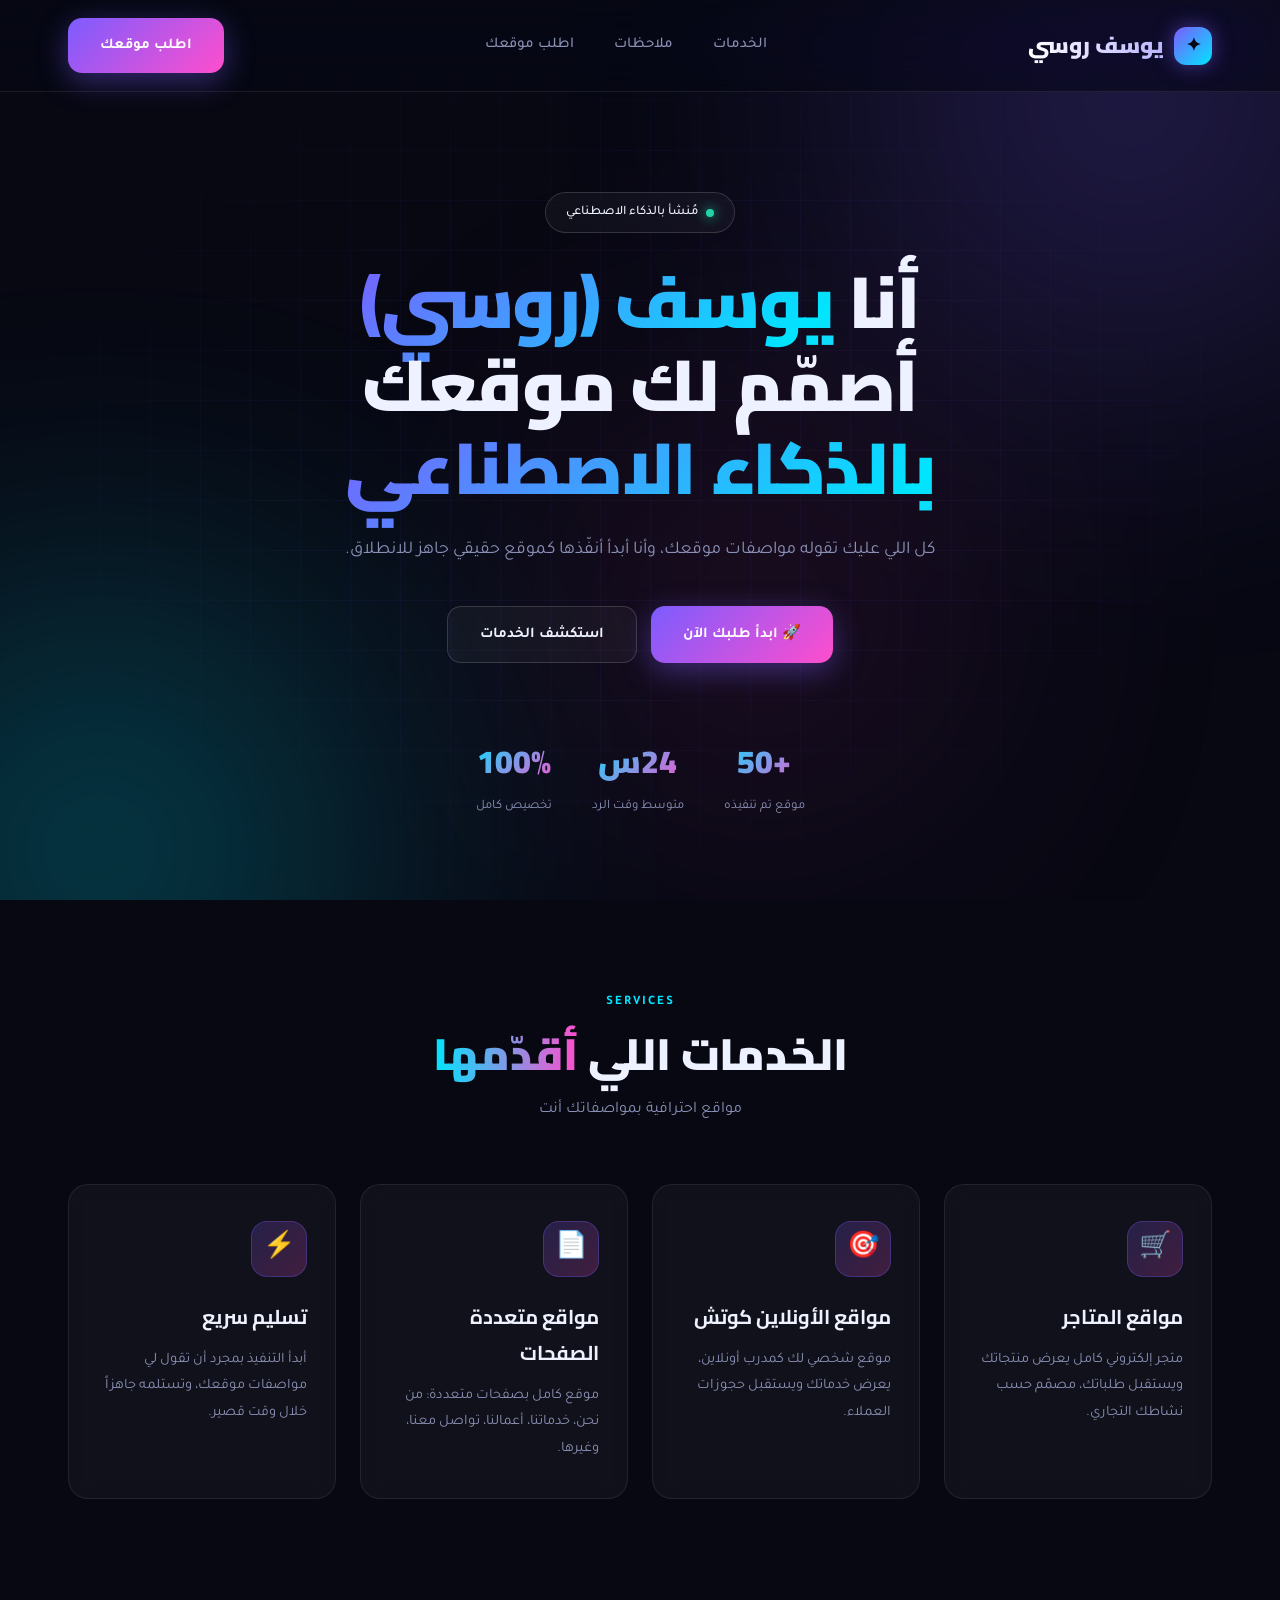
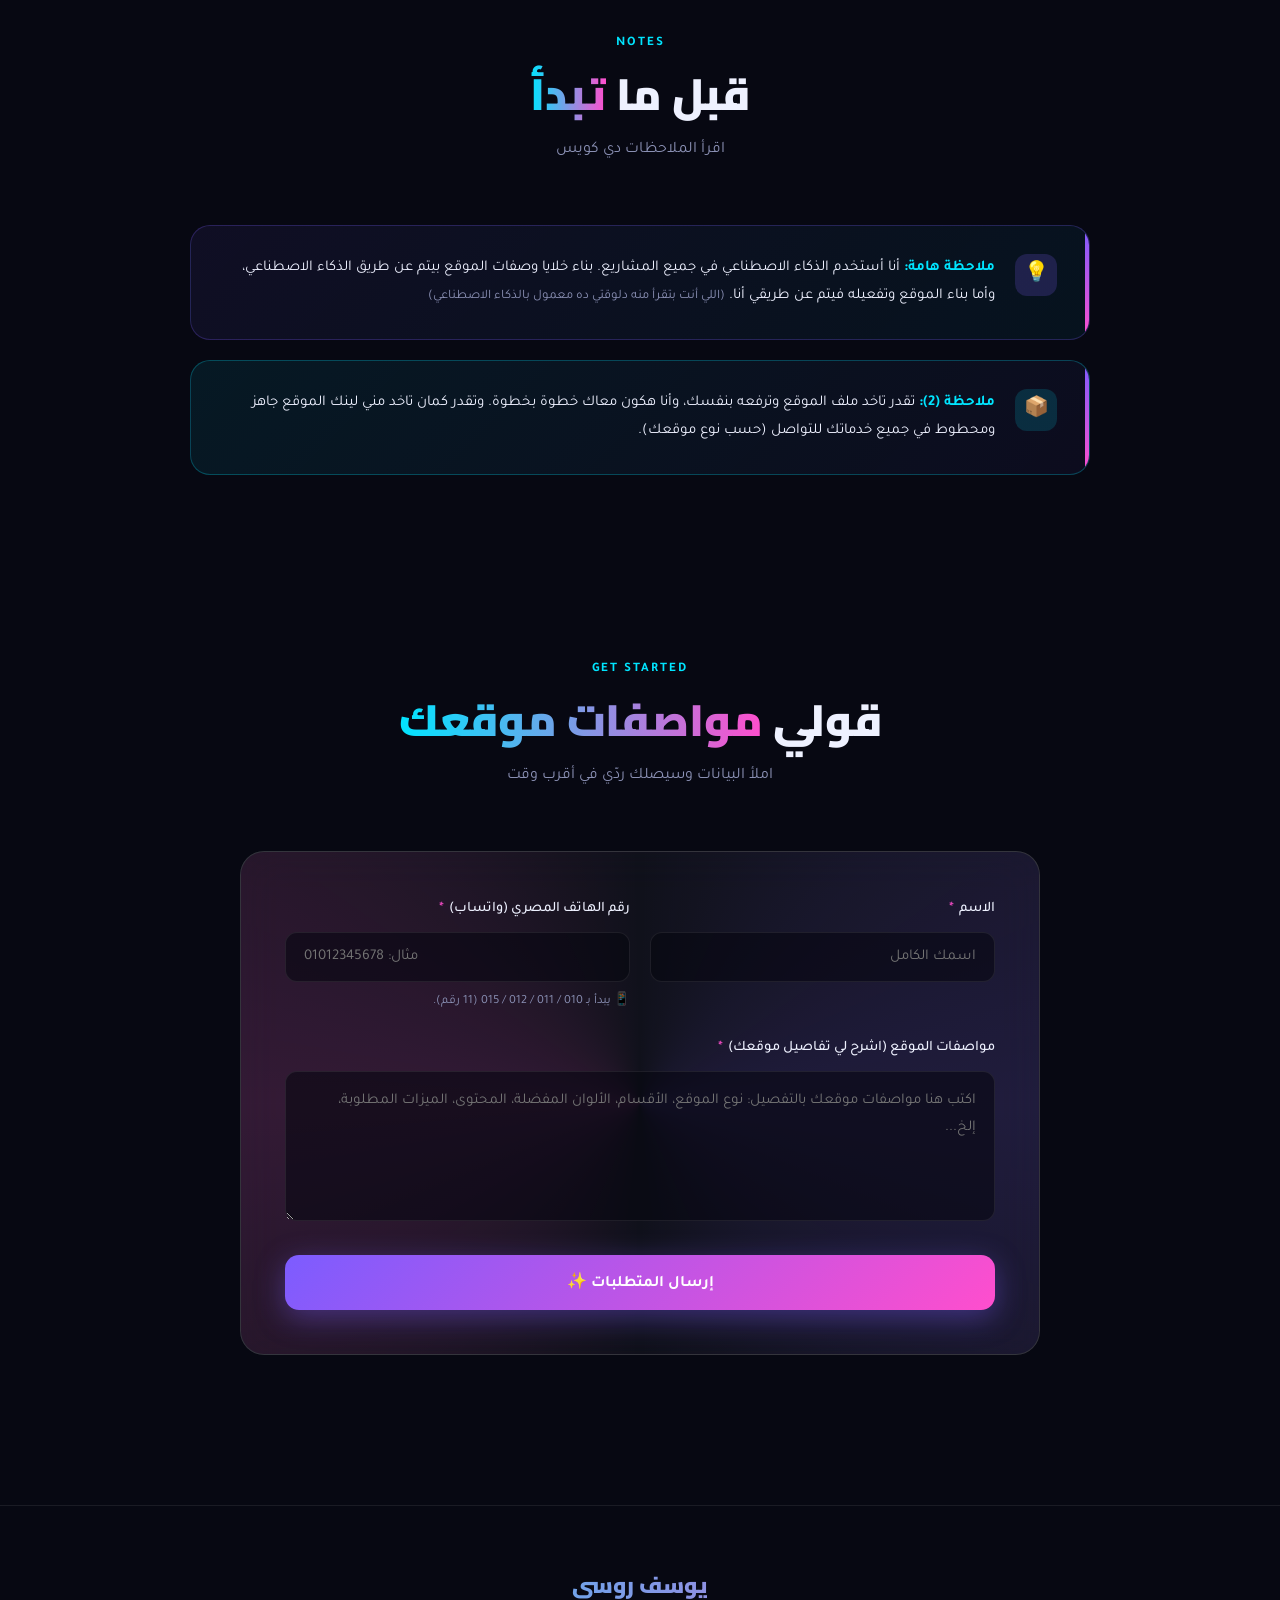
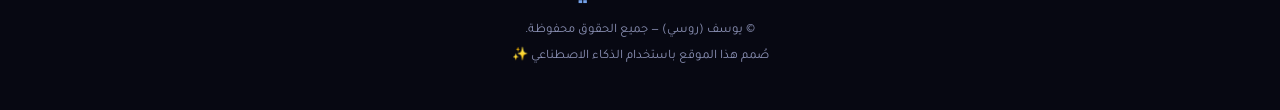
==== commit a354efc7: "Add files via upload" ====
--- a/index.html
+++ b/index.html
@@ -3,590 +3,907 @@
 <head>
 <meta charset="UTF-8" />
 <meta name="viewport" content="width=device-width, initial-scale=1.0" />
-<title>شحن فري فاير و ببجي | أرخص سعر في مصر</title>
-<link href="https://fonts.googleapis.com/css2?family=Cairo:wght@400;600;700;900&display=swap" rel="stylesheet">
+<title>يوسف روسي | تصميم مواقع بالذكاء الاصطناعي</title>
+<link rel="preconnect" href="https://fonts.googleapis.com">
+<link rel="preconnect" href="https://fonts.gstatic.com" crossorigin>
+<link href="https://fonts.googleapis.com/css2?family=Tajawal:wght@300;400;500;700;900&family=Cairo:wght@400;700;900&display=swap" rel="stylesheet">
 <style>
   :root{
-    --bg:#0a0e1a;
-    --bg2:#111827;
-    --card:#151c2c;
-    --card-hover:#1c2538;
-    --accent:#ff4d6d;
-    --accent2:#ff9e00;
-    --ff:#ff8a00;
-    --pubg:#f7b733;
-    --text:#e5e7eb;
-    --muted:#94a3b8;
-    --border:#1f2937;
-    --success:#22c55e;
-  }
+    --bg: #070812;
+    --bg-soft: #0d1020;
+    --glass: rgba(255,255,255,0.04);
+    --glass-strong: rgba(255,255,255,0.07);
+    --border: rgba(255,255,255,0.08);
+    --border-strong: rgba(255,255,255,0.15);
+    --primary: #7c5cff;
+    --primary-2: #00e5ff;
+    --accent: #ff4ecd;
+    --text: #eef1ff;
+    --muted: #8b91b5;
+    --success: #22d3a7;
+    --danger: #ff5577;
+    --radius: 20px;
+    --shadow-glow: 0 0 60px rgba(124,92,255,0.35);
+  }
+
   *{margin:0;padding:0;box-sizing:border-box;}
   html{scroll-behavior:smooth;}
+
   body{
+    font-family:'Tajawal', 'Cairo', sans-serif;
+    background: var(--bg);
+    color: var(--text);
+    line-height: 1.8;
+    overflow-x: hidden;
+    min-height: 100vh;
+    position: relative;
+  }
+
+  /* ====== خلفية متحركة ====== */
+  .aurora{
+    position: fixed;
+    inset: 0;
+    z-index: -2;
+    overflow: hidden;
+    pointer-events: none;
+  }
+  .aurora::before,
+  .aurora::after,
+  .aurora .blob3{
+    content:'';
+    position: absolute;
+    width: 700px;
+    height: 700px;
+    border-radius: 50%;
+    filter: blur(140px);
+    opacity: 0.45;
+    animation: float 18s ease-in-out infinite;
+  }
+  .aurora::before{
+    background: radial-gradient(circle, #7c5cff, transparent 70%);
+    top: -250px;
+    right: -200px;
+  }
+  .aurora::after{
+    background: radial-gradient(circle, #00e5ff, transparent 70%);
+    bottom: -300px;
+    left: -250px;
+    animation-delay: -6s;
+  }
+  .aurora .blob3{
+    background: radial-gradient(circle, #ff4ecd, transparent 70%);
+    top: 40%;
+    left: 40%;
+    width: 500px;
+    height: 500px;
+    opacity: 0.25;
+    animation-delay: -12s;
+  }
+  @keyframes float{
+    0%,100%{transform: translate(0,0) scale(1);}
+    33%{transform: translate(60px,-40px) scale(1.1);}
+    66%{transform: translate(-40px,60px) scale(0.95);}
+  }
+
+  /* شبكة نقطية خفيفة */
+  .grid-overlay{
+    position: fixed;
+    inset: 0;
+    z-index: -1;
+    background-image:
+      linear-gradient(rgba(124,92,255,0.05) 1px, transparent 1px),
+      linear-gradient(90deg, rgba(124,92,255,0.05) 1px, transparent 1px);
+    background-size: 50px 50px;
+    mask-image: radial-gradient(ellipse at center, black 40%, transparent 80%);
+    -webkit-mask-image: radial-gradient(ellipse at center, black 40%, transparent 80%);
+    pointer-events: none;
+  }
+
+  /* ====== الهيدر ====== */
+  header{
+    position: sticky;
+    top: 0;
+    z-index: 100;
+    background: rgba(7,8,18,0.65);
+    backdrop-filter: blur(20px) saturate(180%);
+    -webkit-backdrop-filter: blur(20px) saturate(180%);
+    border-bottom: 1px solid var(--border);
+  }
+  nav{
+    max-width: 1200px;
+    margin: auto;
+    padding: 18px 28px;
+    display: flex;
+    justify-content: space-between;
+    align-items: center;
+  }
+  .logo{
+    display: flex;
+    align-items: center;
+    gap: 10px;
+    font-size: 22px;
+    font-weight: 900;
     font-family:'Cairo',sans-serif;
-    background:var(--bg);
-    color:var(--text);
-    line-height:1.7;
-    overflow-x:hidden;
-  }
-
-  /* Header */
-  header{
-    position:sticky;top:0;z-index:50;
-    background:rgba(10,14,26,.9);
-    backdrop-filter:blur(12px);
-    border-bottom:1px solid var(--border);
-  }
-  nav{
-    max-width:1200px;margin:auto;padding:16px 24px;
-    display:flex;justify-content:space-between;align-items:center;
-  }
-  .logo{font-size:22px;font-weight:900;background:linear-gradient(90deg,var(--accent),var(--accent2));-webkit-background-clip:text;background-clip:text;color:transparent;}
-  .logo small{font-size:12px;color:var(--muted);font-weight:400;-webkit-text-fill-color:var(--muted);display:block;margin-top:2px;}
-
-  /* Hero */
+  }
+  .logo-mark{
+    width: 38px; height: 38px;
+    border-radius: 12px;
+    background: linear-gradient(135deg, var(--primary), var(--primary-2));
+    display: grid;
+    place-items: center;
+    font-size: 18px;
+    color: #070812;
+    box-shadow: 0 0 20px rgba(124,92,255,0.5);
+  }
+  .logo-text{
+    background: linear-gradient(90deg, #fff, #b9b5ff);
+    -webkit-background-clip: text;
+    background-clip: text;
+    color: transparent;
+  }
+  nav ul{
+    display: flex;
+    gap: 8px;
+    list-style: none;
+  }
+  nav a{
+    color: var(--muted);
+    text-decoration: none;
+    font-weight: 500;
+    font-size: 15px;
+    padding: 8px 16px;
+    border-radius: 10px;
+    transition: .25s;
+  }
+  nav a:hover{
+    color: var(--text);
+    background: var(--glass);
+  }
+
+  /* ====== الأزرار ====== */
+  .btn{
+    display: inline-flex;
+    align-items: center;
+    justify-content: center;
+    gap: 8px;
+    padding: 14px 32px;
+    border-radius: 14px;
+    font-weight: 700;
+    text-decoration: none;
+    cursor: pointer;
+    border: none;
+    transition: .3s cubic-bezier(.4,0,.2,1);
+    font-family: inherit;
+    font-size: 15px;
+    position: relative;
+    overflow: hidden;
+  }
+  .btn-primary{
+    background: linear-gradient(135deg, var(--primary), var(--accent));
+    color: #fff;
+    box-shadow: 0 8px 30px rgba(124,92,255,0.4);
+  }
+  .btn-primary::before{
+    content:'';
+    position: absolute;
+    inset: 0;
+    background: linear-gradient(135deg, var(--accent), var(--primary-2));
+    opacity: 0;
+    transition: .3s;
+  }
+  .btn-primary:hover::before{opacity: 1;}
+  .btn-primary span{position: relative; z-index: 1;}
+  .btn-primary:hover{
+    transform: translateY(-3px);
+    box-shadow: 0 15px 40px rgba(255,78,205,0.5);
+  }
+  .btn-primary:disabled{
+    opacity: 0.6;
+    cursor: not-allowed;
+    transform: none;
+  }
+
+  .btn-ghost{
+    background: var(--glass);
+    color: var(--text);
+    border: 1px solid var(--border-strong);
+  }
+  .btn-ghost:hover{
+    background: var(--glass-strong);
+    border-color: var(--primary);
+  }
+
+  /* ====== الهيرو ====== */
   .hero{
-    max-width:1200px;margin:auto;padding:60px 24px 40px;text-align:center;
-  }
+    max-width: 1200px;
+    margin: auto;
+    padding: 100px 28px 80px;
+    text-align: center;
+    position: relative;
+  }
+  .badge{
+    display: inline-flex;
+    align-items: center;
+    gap: 8px;
+    padding: 8px 20px;
+    border-radius: 100px;
+    background: var(--glass);
+    border: 1px solid var(--border-strong);
+    color: var(--text);
+    font-size: 13px;
+    font-weight: 500;
+    margin-bottom: 28px;
+    backdrop-filter: blur(10px);
+  }
+  .badge .dot{
+    width: 8px;height: 8px;
+    border-radius: 50%;
+    background: var(--success);
+    box-shadow: 0 0 12px var(--success);
+    animation: pulse 2s infinite;
+  }
+  @keyframes pulse{
+    0%,100%{opacity:1;transform:scale(1);}
+    50%{opacity:.6;transform:scale(1.3);}
+  }
+
   .hero h1{
-    font-size:clamp(28px,5vw,48px);font-weight:900;line-height:1.2;margin-bottom:16px;
-  }
-  .hero h1 span{background:linear-gradient(90deg,var(--accent),var(--accent2));-webkit-background-clip:text;background-clip:text;color:transparent;}
-  .hero p{color:var(--muted);font-size:17px;max-width:600px;margin:0 auto 30px;}
-  .hero-badges{display:flex;gap:14px;justify-content:center;flex-wrap:wrap;}
-  .hero-badges span{
-    padding:8px 18px;border-radius:100px;font-size:14px;font-weight:700;
-    background:rgba(255,77,109,.1);border:1px solid rgba(255,77,109,.3);color:#ff4d6d;
-  }
-
-  /* Section */
-  section{max-width:1200px;margin:auto;padding:40px 24px;}
-  .section-title{text-align:center;margin-bottom:36px;}
-  .section-title h2{font-size:clamp(24px,4vw,34px);font-weight:900;margin-bottom:8px;}
-  .section-title h2 span{color:var(--accent);}
-  .section-title p{color:var(--muted);}
-
-  /* Step indicator */
-  .steps{
-    display:flex;justify-content:center;gap:12px;margin-bottom:40px;flex-wrap:wrap;
-  }
-  .step{
-    padding:8px 18px;border-radius:100px;font-size:13px;font-weight:700;
-    background:var(--card);border:1px solid var(--border);color:var(--muted);
-    transition:.3s;
-  }
-  .step.active{background:linear-gradient(135deg,var(--accent),var(--accent2));color:#0a0e1a;border-color:transparent;}
-  .step.done{background:rgba(34,197,94,.15);color:#22c55e;border-color:#22c55e;}
-
-  /* Game Selection */
-  .games{display:grid;grid-template-columns:1fr 1fr;gap:20px;max-width:800px;margin:auto;}
-  @media(max-width:600px){.games{grid-template-columns:1fr;}}
-  .game-card{
-    background:var(--card);border:2px solid var(--border);border-radius:18px;
-    padding:36px 24px;text-align:center;cursor:pointer;transition:.3s;
-    position:relative;overflow:hidden;
-  }
-  .game-card:hover{transform:translateY(-4px);border-color:var(--accent);}
-  .game-card.selected{border-color:var(--accent);background:var(--card-hover);box-shadow:0 0 0 4px rgba(255,77,109,.15);}
-  .game-icon{
-    width:80px;height:80px;border-radius:20px;display:grid;place-items:center;
-    font-size:40px;margin:0 auto 16px;font-weight:900;
-  }
-  .game-icon.ff{background:linear-gradient(135deg,#ff8a00,#ff4d00);color:#fff;}
-  .game-icon.pubg{background:linear-gradient(135deg,#f7b733,#fc4a1a);color:#fff;}
-  .game-card h3{font-size:22px;margin-bottom:6px;}
-  .game-card p{color:var(--muted);font-size:14px;}
-
-  /* Packages */
-  .game-panel{display:none;}
-  .game-panel.active{display:block;}
-
-  .packages-grid{
-    display:grid;
-    grid-template-columns:repeat(auto-fill,minmax(180px,1fr));
-    gap:14px;
-  }
-  .pkg{
-    background:var(--card);border:2px solid var(--border);border-radius:14px;
-    padding:18px 14px;text-align:center;cursor:pointer;transition:.25s;
-    position:relative;
-  }
-  .pkg:hover{border-color:var(--accent);transform:translateY(-3px);}
-  .pkg.selected{
-    border-color:var(--accent);background:var(--card-hover);
-    box-shadow:0 0 0 3px rgba(255,77,109,.15);
-  }
-  .pkg .amount{font-size:20px;font-weight:900;color:var(--text);margin-bottom:4px;}
-  .pkg .amount small{font-size:13px;color:var(--muted);font-weight:600;}
-  .pkg .price{font-size:18px;font-weight:700;color:var(--accent);}
-  .pkg .price small{font-size:12px;color:var(--muted);}
-  .pkg .badge-best{
-    position:absolute;top:-8px;right:12px;
-    background:linear-gradient(135deg,var(--accent),var(--accent2));
-    color:#0a0e1a;font-size:10px;font-weight:900;padding:3px 10px;border-radius:100px;
-  }
-
-  /* Form */
-  .order-form{
-    max-width:600px;margin:0 auto;
-    background:var(--card);border:1px solid var(--border);border-radius:20px;
-    padding:36px 28px;
-  }
-  .order-form h3{
-    text-align:center;font-size:22px;margin-bottom:24px;
-  }
-  .summary{
-    background:var(--bg2);border-radius:12px;padding:16px 20px;margin-bottom:24px;
-    border:1px solid var(--border);
-  }
-  .summary-row{
-    display:flex;justify-content:space-between;align-items:center;
-    padding:8px 0;font-size:15px;
-  }
-  .summary-row:not(:last-child){border-bottom:1px dashed var(--border);}
-  .summary-row span:first-child{color:var(--muted);}
-  .summary-row span:last-child{font-weight:700;}
-  .summary-row.total span:last-child{color:var(--accent);font-size:18px;}
-
-  .form-group{margin-bottom:18px;}
-  .form-group label{display:block;margin-bottom:8px;font-weight:700;font-size:15px;}
-  .form-group label .req{color:#ef4444;}
-  .form-group input{
-    width:100%;padding:14px 16px;border-radius:10px;
-    background:var(--bg2);border:1px solid var(--border);
-    color:var(--text);font-family:inherit;font-size:15px;transition:.2s;
-  }
-  .form-group input:focus{
-    outline:none;border-color:var(--accent);box-shadow:0 0 0 3px rgba(255,77,109,.15);
-  }
-  .form-group input.invalid{
-    border-color:#ef4444;
-  }
-  .form-group .hint{font-size:12px;color:var(--muted);margin-top:6px;}
-  .error-text{font-size:12px;color:#f87171;margin-top:6px;display:none;}
-  .error-text.show{display:block;}
-
-  .btn-submit{
-    width:100%;padding:16px;border:none;border-radius:12px;
-    font-family:inherit;font-size:17px;font-weight:900;cursor:pointer;
-    background:linear-gradient(135deg,#25d366,#128c7e);
-    color:#fff;transition:.25s;
-    display:flex;align-items:center;justify-content:center;gap:10px;
-  }
-  .btn-submit:hover{transform:translateY(-2px);box-shadow:0 12px 30px rgba(37,211,102,.35);}
-  .btn-submit:disabled{opacity:.5;cursor:not-allowed;transform:none;}
-
-  /* Empty state */
-  .empty{
-    text-align:center;padding:60px 20px;color:var(--muted);
-  }
-  .empty h3{font-size:20px;margin-bottom:10px;color:var(--text);}
-
-  /* Footer */
+    font-family:'Cairo',sans-serif;
+    font-size: clamp(36px, 6vw, 72px);
+    font-weight: 900;
+    line-height: 1.15;
+    margin-bottom: 24px;
+    letter-spacing: -0.02em;
+  }
+  .hero h1 .gradient{
+    background: linear-gradient(135deg, var(--primary) 0%, var(--primary-2) 50%, var(--accent) 100%);
+    background-size: 200% auto;
+    -webkit-background-clip: text;
+    background-clip: text;
+    color: transparent;
+    animation: shine 4s linear infinite;
+  }
+  @keyframes shine{
+    to{background-position: 200% center;}
+  }
+  .hero p{
+    color: var(--muted);
+    font-size: 18px;
+    max-width: 620px;
+    margin: 0 auto 40px;
+  }
+  .hero-btns{
+    display: flex;
+    gap: 14px;
+    justify-content: center;
+    flex-wrap: wrap;
+  }
+
+  /* إحصائيات مصغرة */
+  .stats{
+    display: flex;
+    gap: 40px;
+    justify-content: center;
+    margin-top: 70px;
+    flex-wrap: wrap;
+  }
+  .stat{
+    text-align: center;
+  }
+  .stat-num{
+    font-family:'Cairo',sans-serif;
+    font-size: 32px;
+    font-weight: 900;
+    background: linear-gradient(135deg, var(--primary-2), var(--accent));
+    -webkit-background-clip: text;
+    background-clip: text;
+    color: transparent;
+  }
+  .stat-label{
+    color: var(--muted);
+    font-size: 13px;
+    margin-top: 4px;
+  }
+
+  /* ====== الأقسام ====== */
+  section{
+    max-width: 1200px;
+    margin: auto;
+    padding: 90px 28px;
+    position: relative;
+  }
+  .section-head{
+    text-align: center;
+    margin-bottom: 60px;
+  }
+  .section-tag{
+    display: inline-block;
+    color: var(--primary-2);
+    font-size: 13px;
+    font-weight: 700;
+    letter-spacing: 2px;
+    text-transform: uppercase;
+    margin-bottom: 12px;
+  }
+  .section-head h2{
+    font-family:'Cairo',sans-serif;
+    font-size: clamp(28px, 4.5vw, 44px);
+    font-weight: 900;
+    margin-bottom: 14px;
+    line-height: 1.25;
+  }
+  .section-head h2 .accent{
+    background: linear-gradient(90deg, var(--primary-2), var(--accent));
+    -webkit-background-clip: text;
+    background-clip: text;
+    color: transparent;
+  }
+  .section-head p{
+    color: var(--muted);
+    font-size: 16px;
+  }
+
+  /* ====== كروت الخدمات ====== */
+  .services-grid{
+    display: grid;
+    grid-template-columns: repeat(auto-fit, minmax(260px, 1fr));
+    gap: 24px;
+  }
+  .service-card{
+    background: var(--glass);
+    border: 1px solid var(--border);
+    border-radius: var(--radius);
+    padding: 36px 28px;
+    transition: .4s cubic-bezier(.4,0,.2,1);
+    position: relative;
+    overflow: hidden;
+    backdrop-filter: blur(10px);
+  }
+  .service-card::before{
+    content:'';
+    position: absolute;
+    top: 0; left: 0; right: 0;
+    height: 1px;
+    background: linear-gradient(90deg, transparent, var(--primary), transparent);
+    opacity: 0;
+    transition: .4s;
+  }
+  .service-card:hover{
+    transform: translateY(-8px);
+    border-color: rgba(124,92,255,0.4);
+    background: var(--glass-strong);
+    box-shadow: 0 20px 60px rgba(124,92,255,0.2);
+  }
+  .service-card:hover::before{opacity: 1;}
+  .service-icon{
+    width: 56px; height: 56px;
+    border-radius: 16px;
+    background: linear-gradient(135deg, rgba(124,92,255,0.2), rgba(255,78,205,0.2));
+    display: grid;
+    place-items: center;
+    font-size: 26px;
+    margin-bottom: 22px;
+    border: 1px solid rgba(124,92,255,0.3);
+  }
+  .service-card h3{
+    font-family:'Cairo',sans-serif;
+    font-size: 20px;
+    font-weight: 700;
+    margin-bottom: 12px;
+  }
+  .service-card p{
+    color: var(--muted);
+    font-size: 14.5px;
+    line-height: 1.8;
+  }
+
+  /* ====== الملاحظات ====== */
+  .notes{
+    display: grid;
+    gap: 20px;
+    max-width: 900px;
+    margin: auto;
+  }
+  .note{
+    background: linear-gradient(135deg, rgba(124,92,255,0.08), rgba(0,229,255,0.05));
+    border: 1px solid rgba(124,92,255,0.25);
+    border-radius: var(--radius);
+    padding: 28px 32px;
+    display: flex;
+    gap: 20px;
+    align-items: flex-start;
+    position: relative;
+    overflow: hidden;
+  }
+  .note::after{
+    content:'';
+    position: absolute;
+    top: 0; right: 0;
+    width: 4px; height: 100%;
+    background: linear-gradient(180deg, var(--primary), var(--accent));
+  }
+  .note-icon{
+    flex-shrink: 0;
+    width: 42px; height: 42px;
+    border-radius: 12px;
+    background: rgba(124,92,255,0.2);
+    display: grid;
+    place-items: center;
+    font-size: 20px;
+  }
+  .note-content p{
+    font-size: 15px;
+    color: var(--text);
+    line-height: 1.9;
+  }
+  .note-content strong{
+    color: var(--primary-2);
+    font-weight: 700;
+  }
+  .note-content em{
+    color: var(--muted);
+    font-style: normal;
+    font-size: 13px;
+  }
+
+  /* ====== الفورم ====== */
+  .form-wrap{
+    max-width: 800px;
+    margin: auto;
+    background: var(--glass);
+    border: 1px solid var(--border-strong);
+    border-radius: 24px;
+    padding: 44px;
+    backdrop-filter: blur(20px);
+    position: relative;
+    overflow: hidden;
+  }
+  .form-wrap::before{
+    content:'';
+    position: absolute;
+    top: -50%; left: -50%;
+    width: 200%; height: 200%;
+    background: conic-gradient(from 0deg, transparent, rgba(124,92,255,0.15), transparent, rgba(255,78,205,0.15), transparent);
+    animation: rotate 20s linear infinite;
+    z-index: -1;
+  }
+  @keyframes rotate{
+    to{transform: rotate(360deg);}
+  }
+
+  .form-row{
+    display: grid;
+    grid-template-columns: 1fr 1fr;
+    gap: 20px;
+  }
+  .form-group{
+    margin-bottom: 22px;
+  }
+  .form-group label{
+    display: block;
+    margin-bottom: 10px;
+    font-weight: 500;
+    font-size: 14.5px;
+    color: var(--text);
+  }
+  .form-group label .req{
+    color: var(--accent);
+    margin-right: 2px;
+  }
+  .form-group input,
+  .form-group textarea{
+    width: 100%;
+    padding: 15px 18px;
+    border-radius: 12px;
+    background: rgba(7,8,18,0.6);
+    border: 1px solid var(--border);
+    color: var(--text);
+    font-family: inherit;
+    font-size: 15px;
+    transition: .3s;
+  }
+  .form-group input:focus,
+  .form-group textarea:focus{
+    outline: none;
+    border-color: var(--primary);
+    box-shadow: 0 0 0 4px rgba(124,92,255,0.15);
+    background: rgba(7,8,18,0.9);
+  }
+  .form-group input.invalid,
+  .form-group textarea.invalid{
+    border-color: var(--danger);
+    box-shadow: 0 0 0 4px rgba(255,85,119,0.15);
+  }
+  .form-group input.valid,
+  .form-group textarea.valid{
+    border-color: var(--success);
+  }
+  .form-group textarea{
+    resize: vertical;
+    min-height: 150px;
+    line-height: 1.8;
+  }
+
+  .hint{
+    font-size: 12.5px;
+    color: var(--muted);
+    margin-top: 8px;
+    display: flex;
+    align-items: center;
+    gap: 6px;
+  }
+  .error-text{
+    font-size: 12.5px;
+    color: var(--danger);
+    margin-top: 8px;
+    display: none;
+    align-items: center;
+    gap: 6px;
+  }
+  .error-text.show{display: flex;}
+
+  .form-message{
+    display: none;
+    padding: 14px 18px;
+    border-radius: 12px;
+    margin-bottom: 20px;
+    font-weight: 500;
+    font-size: 14px;
+  }
+  .form-message.error{
+    display: block;
+    background: rgba(255,85,119,0.12);
+    border: 1px solid rgba(255,85,119,0.4);
+    color: #ff8899;
+  }
+
+  /* ====== الفوتر ====== */
   footer{
-    border-top:1px solid var(--border);
-    padding:36px 24px 30px;margin-top:60px;
-    background:var(--bg2);text-align:center;
-  }
-  footer .footer-contact{
-    display:inline-flex;align-items:center;gap:10px;
-    padding:12px 24px;border-radius:10px;
-    background:#25d366;color:#fff;text-decoration:none;font-weight:700;
-    margin-bottom:20px;
-  }
-  footer p{color:var(--muted);font-size:13px;}
-
-  @media(max-width:600px){
-    .form-wrap{padding:26px 20px;}
-    .order-form{padding:24px 20px;}
+    border-top: 1px solid var(--border);
+    padding: 60px 28px 40px;
+    margin-top: 60px;
+    text-align: center;
+    position: relative;
+  }
+  .footer-inner{
+    max-width: 1200px;
+    margin: auto;
+  }
+  .footer-logo{
+    font-family:'Cairo',sans-serif;
+    font-size: 22px;
+    font-weight: 900;
+    background: linear-gradient(90deg, var(--primary-2), var(--accent));
+    -webkit-background-clip: text;
+    background-clip: text;
+    color: transparent;
+    margin-bottom: 12px;
+  }
+  .footer-small{
+    color: var(--muted);
+    font-size: 13px;
+    line-height: 2;
+  }
+
+  @media(max-width: 768px){
+    nav ul{display: none;}
+    .form-row{grid-template-columns: 1fr;}
+    .form-wrap{padding: 28px 22px;}
+    .hero{padding: 70px 20px 50px;}
+    .note{flex-direction: column; gap: 12px;}
+    .stats{gap: 30px;}
+    section{padding: 60px 20px;}
   }
 </style>
 </head>
 <body>
 
+<!-- خلفية -->
+<div class="aurora"><div class="blob3"></div></div>
+<div class="grid-overlay"></div>
+
+<!-- الهيدر -->
 <header>
   <nav>
-    <div class="logo">شحن الألعاب<small>أرخص سعر في مصر</small></div>
+    <div class="logo">
+      <div class="logo-mark">✦</div>
+      <span class="logo-text">يوسف روسي</span>
+    </div>
+    <ul>
+      <li><a href="#services">الخدمات</a></li>
+      <li><a href="#notes">ملاحظات</a></li>
+      <li><a href="#order">اطلب موقعك</a></li>
+    </ul>
+    <a href="#order" class="btn btn-primary"><span>اطلب موقعك</span></a>
   </nav>
 </header>
 
+<!-- الهيرو -->
 <section class="hero">
-  <h1>شحن <span>فري فاير</span> و <span>ببجي موبايل</span></h1>
-  <p>اختار اللعبة، اختار الباقة، اكتب الـ ID بتاعك، وهنكمل الطلب على واتساب فوراً.</p>
-  <div class="hero-badges">
-    <span>شحن فوري</span>
-    <span>أرخص سعر</span>
-    <span>أمان تام</span>
+  <div class="badge">
+    <span class="dot"></span>
+    <span>مُنشأ بالذكاء الاصطناعي</span>
+  </div>
+  <h1>
+    أنا <span class="gradient">يوسف (روسي)</span><br>
+    أصمّم لك موقعك<br>
+    <span class="gradient">بالذكاء الاصطناعي</span>
+  </h1>
+  <p>
+    كل اللي عليك تقوله مواصفات موقعك، وأنا أبدأ أنفّذها كموقع حقيقي جاهز للانطلاق.
+  </p>
+  <div class="hero-btns">
+    <a href="#order" class="btn btn-primary"><span>🚀 ابدأ طلبك الآن</span></a>
+    <a href="#services" class="btn btn-ghost">استكشف الخدمات</a>
+  </div>
+
+  <div class="stats">
+    <div class="stat">
+      <div class="stat-num">+50</div>
+      <div class="stat-label">موقع تم تنفيذه</div>
+    </div>
+    <div class="stat">
+      <div class="stat-num">24س</div>
+      <div class="stat-label">متوسط وقت الرد</div>
+    </div>
+    <div class="stat">
+      <div class="stat-num">100%</div>
+      <div class="stat-label">تخصيص كامل</div>
+    </div>
   </div>
 </section>
 
-<section id="order">
-  <div class="steps">
-    <div class="step active" id="step1">1. اختر اللعبة</div>
-    <div class="step" id="step2">2. اختر الباقة</div>
-    <div class="step" id="step3">3. ادخل الـ ID</div>
+<!-- الخدمات -->
+<section id="services">
+  <div class="section-head">
+    <span class="section-tag">Services</span>
+    <h2>الخدمات اللي <span class="accent">أقدّمها</span></h2>
+    <p>مواقع احترافية بمواصفاتك أنت</p>
   </div>
-
-  <!-- Step 1: Game selection -->
-  <div id="gameSelect">
-    <div class="section-title">
-      <h2>اختار <span>اللعبة</span></h2>
+  <div class="services-grid">
+    <div class="service-card">
+      <div class="service-icon">🛒</div>
+      <h3>مواقع المتاجر</h3>
+      <p>متجر إلكتروني كامل يعرض منتجاتك ويستقبل طلباتك، مصمّم حسب نشاطك التجاري.</p>
     </div>
-    <div class="games">
-      <div class="game-card" data-game="freefire" onclick="selectGame('freefire')">
-        <div class="game-icon ff">FF</div>
-        <h3>فري فاير</h3>
-        <p>Free Fire Diamonds</p>
+    <div class="service-card">
+      <div class="service-icon">🎯</div>
+      <h3>مواقع الأونلاين كوتش</h3>
+      <p>موقع شخصي لك كمدرب أونلاين، يعرض خدماتك ويستقبل حجوزات العملاء.</p>
+    </div>
+    <div class="service-card">
+      <div class="service-icon">📄</div>
+      <h3>مواقع متعددة الصفحات</h3>
+      <p>موقع كامل بصفحات متعددة: من نحن، خدماتنا، أعمالنا، تواصل معنا، وغيرها.</p>
+    </div>
+    <div class="service-card">
+      <div class="service-icon">⚡</div>
+      <h3>تسليم سريع</h3>
+      <p>أبدأ التنفيذ بمجرد أن تقول لي مواصفات موقعك، وتستلمه جاهزاً خلال وقت قصير.</p>
+    </div>
+  </div>
+</section>
+
+<!-- الملاحظات -->
+<section id="notes" style="padding-top: 40px;">
+  <div class="section-head">
+    <span class="section-tag">Notes</span>
+    <h2>قبل ما <span class="accent">تبدأ</span></h2>
+    <p>اقرأ الملاحظات دي كويس</p>
+  </div>
+  <div class="notes">
+    <div class="note">
+      <div class="note-icon">💡</div>
+      <div class="note-content">
+        <p>
+          <strong>ملاحظة هامة:</strong> أنا أستخدم الذكاء الاصطناعي في جميع المشاريع.
+          بناء خلايا وصفات الموقع بيتم عن طريق الذكاء الاصطناعي، وأما بناء الموقع وتفعيله
+          فيتم عن طريقي أنا. <em>(اللي أنت بتقرأ منه دلوقتي ده معمول بالذكاء الاصطناعي)</em>
+        </p>
       </div>
-      <div class="game-card" data-game="pubg" onclick="selectGame('pubg')">
-        <div class="game-icon pubg">PB</div>
-        <h3>ببجي موبايل</h3>
-        <p>PUBG Mobile UC</p>
+    </div>
+    <div class="note" style="border-color: rgba(0,229,255,0.25); background: linear-gradient(135deg, rgba(0,229,255,0.08), rgba(124,92,255,0.05));">
+      <div class="note-icon" style="background: rgba(0,229,255,0.15);">📦</div>
+      <div class="note-content">
+        <p>
+          <strong>ملاحظة (2):</strong> تقدر تاخد ملف الموقع وترفعه بنفسك، وأنا هكون معاك خطوة بخطوة.
+          وتقدر كمان تاخد مني لينك الموقع جاهز ومحطوط في جميع خدماتك للتواصل (حسب نوع موقعك).
+        </p>
       </div>
     </div>
   </div>
-
-  <!-- Step 2: Packages -->
-  <div id="packagesSection" style="display:none;margin-top:50px;">
-    <div class="section-title">
-      <h2 id="packagesTitle">اختار <span>الباقة</span></h2>
-    </div>
-
-    <!-- Free Fire packages -->
-    <div class="game-panel" id="panel-freefire">
-      <h3 style="text-align:center;margin-bottom:20px;color:var(--ff);font-size:20px;">عروض المستوى الجديدة</h3>
-      <div class="packages-grid">
-        <div class="pkg" data-game="freefire" data-amount="120 جوهرة" data-price="35">
-          <div class="amount">120 <small>جوهرة</small></div>
-          <div class="price">35 <small>ج.م</small></div>
+</section>
+
+<!-- الفورم -->
+<section id="order">
+  <div class="section-head">
+    <span class="section-tag">Get Started</span>
+    <h2>قولي <span class="accent">مواصفات موقعك</span></h2>
+    <p>املأ البيانات وسيصلك ردّي في أقرب وقت</p>
+  </div>
+
+  <div class="form-wrap">
+    <div id="formMessage" class="form-message"></div>
+
+    <form id="orderForm" novalidate>
+      <div class="form-row">
+        <div class="form-group">
+          <label for="name">الاسم <span class="req">*</span></label>
+          <input type="text" id="name" required placeholder="اسمك الكامل" maxlength="60" />
+          <div class="error-text" id="nameError">⚠️ من فضلك اكتب اسمك (حرفين على الأقل).</div>
         </div>
-        <div class="pkg" data-game="freefire" data-amount="200 جوهرة" data-price="40">
-          <div class="amount">200 <small>جوهرة</small></div>
-          <div class="price">40 <small>ج.م</small></div>
-        </div>
-        <div class="pkg" data-game="freefire" data-amount="350 جوهرة" data-price="60">
-          <div class="amount">350 <small>جوهرة</small></div>
-          <div class="price">60 <small>ج.م</small></div>
-        </div>
-        <div class="pkg" data-game="freefire" data-amount="1270 جوهرة (العرض الكامل)" data-price="255">
-          <div class="badge-best">أفضل عرض</div>
-          <div class="amount">1270 <small>جوهرة</small></div>
-          <div class="price">255 <small>ج.م</small></div>
+        <div class="form-group">
+          <label for="phone">رقم الهاتف المصري (واتساب) <span class="req">*</span></label>
+          <input type="tel" id="phone" required placeholder="مثال: 01012345678" maxlength="15" inputmode="tel" />
+          <div class="hint">📱 يبدأ بـ 010 / 011 / 012 / 015 (11 رقم).</div>
+          <div class="error-text" id="phoneError">⚠️ رقم الهاتف غير صحيح. لازم يكون رقم مصري صحيح.</div>
         </div>
       </div>
 
-      <h3 style="text-align:center;margin:30px 0 20px;color:var(--ff);font-size:20px;">أسعار الشحن بالـ ID</h3>
-      <div class="packages-grid">
-        <div class="pkg" data-game="freefire" data-amount="100 جوهرة" data-price="55">
-          <div class="amount">100 <small>جوهرة</small></div>
-          <div class="price">55 <small>ج.م</small></div>
-        </div>
-        <div class="pkg" data-game="freefire" data-amount="210 جوهرة" data-price="110">
-          <div class="amount">210 <small>جوهرة</small></div>
-          <div class="price">110 <small>ج.م</small></div>
-        </div>
-        <div class="pkg" data-game="freefire" data-amount="310 جوهرة" data-price="160">
-          <div class="amount">310 <small>جوهرة</small></div>
-          <div class="price">160 <small>ج.م</small></div>
-        </div>
-        <div class="pkg" data-game="freefire" data-amount="530 جوهرة" data-price="260">
-          <div class="amount">530 <small>جوهرة</small></div>
-          <div class="price">260 <small>ج.م</small></div>
-        </div>
-        <div class="pkg" data-game="freefire" data-amount="1080 جوهرة" data-price="510">
-          <div class="amount">1080 <small>جوهرة</small></div>
-          <div class="price">510 <small>ج.م</small></div>
-        </div>
-        <div class="pkg" data-game="freefire" data-amount="2200 جوهرة" data-price="1020">
-          <div class="amount">2200 <small>جوهرة</small></div>
-          <div class="price">1020 <small>ج.م</small></div>
-        </div>
+      <div class="form-group">
+        <label for="details">مواصفات الموقع (اشرح لي تفاصيل موقعك) <span class="req">*</span></label>
+        <textarea id="details" required placeholder="اكتب هنا مواصفات موقعك بالتفصيل: نوع الموقع، الأقسام، الألوان المفضلة، المحتوى، الميزات المطلوبة، إلخ..." maxlength="2000"></textarea>
+        <div class="error-text" id="detailsError">⚠️ من فضلك اكتب مواصفات موقعك (20 حرف على الأقل) بدون كلمات غير لائقة.</div>
       </div>
-    </div>
-
-    <!-- PUBG packages -->
-    <div class="game-panel" id="panel-pubg">
-      <div class="packages-grid">
-        <div class="pkg" data-game="pubg" data-amount="60 UC" data-price="50">
-          <div class="amount">60 <small>UC</small></div>
-          <div class="price">50 <small>ج.م</small></div>
-        </div>
-        <div class="pkg" data-game="pubg" data-amount="120 UC" data-price="100">
-          <div class="amount">120 <small>UC</small></div>
-          <div class="price">100 <small>ج.م</small></div>
-        </div>
-        <div class="pkg" data-game="pubg" data-amount="180 UC" data-price="150">
-          <div class="amount">180 <small>UC</small></div>
-          <div class="price">150 <small>ج.م</small></div>
-        </div>
-        <div class="pkg" data-game="pubg" data-amount="325 UC" data-price="225">
-          <div class="amount">325 <small>UC</small></div>
-          <div class="price">225 <small>ج.م</small></div>
-        </div>
-        <div class="pkg" data-game="pubg" data-amount="385 UC" data-price="275">
-          <div class="amount">385 <small>UC</small></div>
-          <div class="price">275 <small>ج.م</small></div>
-        </div>
-        <div class="pkg" data-game="pubg" data-amount="505 UC" data-price="375">
-          <div class="amount">505 <small>UC</small></div>
-          <div class="price">375 <small>ج.م</small></div>
-        </div>
-        <div class="pkg" data-game="pubg" data-amount="660 UC" data-price="450">
-          <div class="amount">660 <small>UC</small></div>
-          <div class="price">450 <small>ج.م</small></div>
-        </div>
-        <div class="pkg" data-game="pubg" data-amount="720 UC" data-price="500">
-          <div class="amount">720 <small>UC</small></div>
-          <div class="price">500 <small>ج.م</small></div>
-        </div>
-        <div class="pkg" data-game="pubg" data-amount="840 UC" data-price="600">
-          <div class="amount">840 <small>UC</small></div>
-          <div class="price">600 <small>ج.م</small></div>
-        </div>
-        <div class="pkg" data-game="pubg" data-amount="985 UC" data-price="675">
-          <div class="amount">985 <small>UC</small></div>
-          <div class="price">675 <small>ج.م</small></div>
-        </div>
-        <div class="pkg" data-game="pubg" data-amount="1320 UC" data-price="900">
-          <div class="amount">1320 <small>UC</small></div>
-          <div class="price">900 <small>ج.م</small></div>
-        </div>
-        <div class="pkg" data-game="pubg" data-amount="1440 UC" data-price="1000">
-          <div class="amount">1440 <small>UC</small></div>
-          <div class="price">1000 <small>ج.م</small></div>
-        </div>
-        <div class="pkg" data-game="pubg" data-amount="1800 UC" data-price="1125">
-          <div class="amount">1800 <small>UC</small></div>
-          <div class="price">1125 <small>ج.م</small></div>
-        </div>
-        <div class="pkg" data-game="pubg" data-amount="2125 UC" data-price="1350">
-          <div class="amount">2125 <small>UC</small></div>
-          <div class="price">1350 <small>ج.م</small></div>
-        </div>
-        <div class="pkg" data-game="pubg" data-amount="2460 UC" data-price="1575">
-          <div class="amount">2460 <small>UC</small></div>
-          <div class="price">1575 <small>ج.م</small></div>
-        </div>
-        <div class="pkg" data-game="pubg" data-amount="3120 UC" data-price="2025">
-          <div class="amount">3120 <small>UC</small></div>
-          <div class="price">2025 <small>ج.م</small></div>
-        </div>
-        <div class="pkg" data-game="pubg" data-amount="3850 UC" data-price="2200">
-          <div class="amount">3850 <small>UC</small></div>
-          <div class="price">2200 <small>ج.م</small></div>
-        </div>
-        <div class="pkg" data-game="pubg" data-amount="5650 UC" data-price="3325">
-          <div class="amount">5650 <small>UC</small></div>
-          <div class="price">3325 <small>ج.م</small></div>
-        </div>
-        <div class="pkg" data-game="pubg" data-amount="8100 UC" data-price="4350">
-          <div class="amount">8100 <small>UC</small></div>
-          <div class="price">4350 <small>ج.م</small></div>
-        </div>
-      </div>
-    </div>
-  </div>
-
-  <!-- Step 3: ID Form -->
-  <div id="orderSection" style="display:none;margin-top:50px;">
-    <div class="section-title">
-      <h2>ادخل <span>الـ ID</span> بتاعك</h2>
-    </div>
-
-    <div class="order-form">
-      <div class="summary">
-        <div class="summary-row">
-          <span>اللعبة</span>
-          <span id="sumGame">-</span>
-        </div>
-        <div class="summary-row">
-          <span>الباقة</span>
-          <span id="sumAmount">-</span>
-        </div>
-        <div class="summary-row total">
-          <span>الإجمالي</span>
-          <span id="sumPrice">-</span>
-        </div>
-      </div>
-
-      <form id="idForm" novalidate>
-        <div class="form-group">
-          <label for="playerId">الـ ID في اللعبة <span class="req">*</span></label>
-          <input type="text" id="playerId" required placeholder="مثال: 123456789" maxlength="20" inputmode="numeric" />
-          <div class="hint">اكتب رقم الـ ID بالظبط زي ما هو ظاهر في اللعبة.</div>
-          <div class="error-text" id="idError">الرجاء إدخال ID صحيح (6 أرقام على الأقل).</div>
-        </div>
-
-        <div class="form-group">
-          <label for="playerName">اسمك في اللعبة (اختياري)</label>
-          <input type="text" id="playerName" placeholder="اسم الشخصية في اللعبة" maxlength="40" />
-        </div>
-
-        <button type="submit" class="btn-submit">
-          إتمام الطلب على واتساب
-        </button>
-      </form>
-    </div>
+
+      <button type="submit" class="btn btn-primary" style="width:100%;font-size:16px;padding:16px;">
+        <span>إرسال المتطلبات ✨</span>
+      </button>
+    </form>
   </div>
 </section>
 
+<!-- الفوتر -->
 <footer>
-  <a href="https://wa.me/201283968315" class="footer-contact" target="_blank">
-    تواصل واتساب: 01283968315
-  </a>
-  <p>© <span id="year"></span> جميع الحقوق محفوظة | أرخص سعر في مصر</p>
+  <div class="footer-inner">
+    <div class="footer-logo">يوسف روسي</div>
+    <p class="footer-small">
+      © <span id="year"></span> يوسف (روسي) — جميع الحقوق محفوظة.<br>
+      صُمم هذا الموقع باستخدام الذكاء الاصطناعي ✨
+    </p>
+  </div>
 </footer>
 
 <script>
   document.getElementById('year').textContent = new Date().getFullYear();
 
-  /* ==============================
+  /* ============================================================
      الإعدادات
-     ============================== */
-  const WHATSAPP_NUMBER = '201283968315'; // الرقم بصيغة دولية بدون +
-
-  /* ==============================
-     الحالة
-     ============================== */
-  const state = {
-    game: null,
-    amount: null,
-    price: null
+     ============================================================ */
+  const CONFIG = {
+    BOT_TOKEN: '8982312522:AAF1Ax7TmVpa7w1Owg1PbO8Ks6gGTXz6gNM',
+    CHAT_ID:   '8686727924'
   };
 
-  /* ==============================
-     إخفاء/إظهار الأقسام
-     ============================== */
-  const step1 = document.getElementById('step1');
-  const step2 = document.getElementById('step2');
-  const step3 = document.getElementById('step3');
-
-  function updateSteps(active){
-    [step1, step2, step3].forEach((el, i) => {
-      el.classList.remove('active', 'done');
-      if (i + 1 < active) el.classList.add('done');
-      if (i + 1 === active) el.classList.add('active');
+  /* ============================================================
+     التحقق من رقم الهاتف المصري
+     ============================================================ */
+  function isValidEgyptianPhone(input){
+    let p = input.trim().replace(/[\s\-\(\)]/g, '');
+    if (p.startsWith('+20'))      p = '0' + p.slice(3);
+    else if (p.startsWith('0020')) p = '0' + p.slice(4);
+    else if (p.startsWith('20') && p.length === 12) p = '0' + p.slice(2);
+    return /^01[0125][0-9]{8}$/.test(p);
+  }
+
+  /* ============================================================
+     فلتر الكلمات غير اللائقة
+     ============================================================ */
+  const BANNED_WORDS = [
+    'sex','sexy','porn','porno','xxx','nude','naked','hentai','adult',
+    'سكس','سيكس','عاهرة','شرموطة','شرموطه','قحبة','قحبه','نيك','منيك',
+    'زب','كسم','كس','طيز','طيزك','عير','زبر','شهواني','شهوانية',
+    'إباحي','اباحي','إباحية','اباحية','جنسي','جنسية','خلاعة','خلاعه',
+    'دعارة','دعاره','بورن','فاحش','فاحشة','فاحشه','مومس','بغاء'
+  ];
+
+  function containsBannedWords(text){
+    const lower = text.toLowerCase();
+    return BANNED_WORDS.some(w => {
+      const word = w.toLowerCase();
+      if (/^[a-z]{2,4}$/.test(word)) {
+        const re = new RegExp('(^|[^a-z])' + word + '([^a-z]|$)', 'i');
+        return re.test(lower);
+      }
+      return lower.includes(word);
     });
   }
 
-  /* ==============================
-     1. اختيار اللعبة
-     ============================== */
-  function selectGame(game){
-    state.game = game;
-
-    // إزالة التحديد من كل الكروت
-    document.querySelectorAll('.game-card').forEach(c => c.classList.remove('selected'));
-    document.querySelector(`.game-card[data-game="${game}"]`).classList.add('selected');
-
-    // إظهار قسم الباقات
-    document.getElementById('packagesSection').style.display = 'block';
-
-    // إخفاء الباقات التانية
-    document.querySelectorAll('.game-panel').forEach(p => p.classList.remove('active'));
-    document.getElementById(`panel-${game}`).classList.add('active');
-
-    // تحديث العنوان
-    document.getElementById('packagesTitle').innerHTML =
-      game === 'freefire'
-        ? 'باقات <span>فري فاير</span>'
-        : 'باقات <span>ببجي موبايل</span>';
-
-    // إخفاء قسم الـ ID لحد ما يختار باقة
-    document.getElementById('orderSection').style.display = 'none';
-
-    // scroll للباقات
-    setTimeout(() => {
-      document.getElementById('packagesSection').scrollIntoView({behavior:'smooth', block:'start'});
-    }, 100);
-
-    updateSteps(2);
-  }
-
-  /* ==============================
-     2. اختيار الباقة
-     ============================== */
-  document.querySelectorAll('.pkg').forEach(pkg => {
-    pkg.addEventListener('click', function(){
-      // إزالة التحديد من كل الباقات في نفس اللعبة
-      document.querySelectorAll(`.pkg[data-game="${state.game}"]`).forEach(p => p.classList.remove('selected'));
-      this.classList.add('selected');
-
-      state.amount = this.dataset.amount;
-      state.price = this.dataset.price;
-
-      // تحديث الملخص
-      document.getElementById('sumGame').textContent =
-        state.game === 'freefire' ? 'فري فاير' : 'ببجي موبايل';
-      document.getElementById('sumAmount').textContent = state.amount;
-      document.getElementById('sumPrice').textContent = state.price + ' ج.م';
-
-      // إظهار قسم الـ ID
-      document.getElementById('orderSection').style.display = 'block';
-
-      setTimeout(() => {
-        document.getElementById('orderSection').scrollIntoView({behavior:'smooth', block:'start'});
-      }, 100);
-
-      updateSteps(3);
-    });
+  /* ============================================================
+     عناصر التحقق
+     ============================================================ */
+  const nameInput    = document.getElementById('name');
+  const phoneInput   = document.getElementById('phone');
+  const detailsInput = document.getElementById('details');
+
+  const nameError    = document.getElementById('nameError');
+  const phoneError   = document.getElementById('phoneError');
+  const detailsError = document.getElementById('detailsError');
+
+  function setError(input, errorEl, show, isValid){
+    input.classList.remove('valid','invalid');
+    errorEl.classList.remove('show');
+    if (show){
+      input.classList.add('invalid');
+      errorEl.classList.add('show');
+    } else if (isValid){
+      input.classList.add('valid');
+    }
+  }
+
+  nameInput.addEventListener('input', () => {
+    const ok = nameInput.value.trim().length >= 2;
+    setError(nameInput, nameError, !ok && nameInput.value.length > 0, ok);
   });
 
-  /* ==============================
-     3. إرسال الطلب لواتساب
-     ============================== */
-  const playerIdInput = document.getElementById('playerId');
-  const playerNameInput = document.getElementById('playerName');
-  const idError = document.getElementById('idError');
-
-  playerIdInput.addEventListener('input', () => {
-    playerIdInput.value = playerIdInput.value.replace(/[^\d]/g, '');
-    const ok = playerIdInput.value.length >= 6;
-    playerIdInput.classList.toggle('invalid', !ok && playerIdInput.value.length > 0);
-    idError.classList.toggle('show', !ok && playerIdInput.value.length > 0);
+  phoneInput.addEventListener('input', () => {
+    phoneInput.value = phoneInput.value.replace(/[^\d\+\s\-\(\)]/g, '');
+    const ok = isValidEgyptianPhone(phoneInput.value);
+    setError(phoneInput, phoneError, !ok && phoneInput.value.length > 0, ok);
   });
 
-  document.getElementById('idForm').addEventListener('submit', function(e){
+  detailsInput.addEventListener('input', () => {
+    const v = detailsInput.value.trim();
+    const ok = v.length >= 20 && !containsBannedWords(v);
+    const bad = v.length < 20 || containsBannedWords(v);
+    setError(detailsInput, detailsError, bad && detailsInput.value.length > 0, ok);
+  });
+
+  /* ============================================================
+     إرسال الطلب
+     ============================================================ */
+  document.getElementById('orderForm').addEventListener('submit', async function(e){
     e.preventDefault();
 
-    const playerId = playerIdInput.value.trim();
-    const playerName = playerNameInput.value.trim();
-
-    // تحقق من الـ ID
-    if (playerId.length < 6){
-      playerIdInput.classList.add('invalid');
-      idError.classList.add('show');
-      playerIdInput.focus();
+    const msgBox = document.getElementById('formMessage');
+    msgBox.className = 'form-message';
+    msgBox.textContent = '';
+
+    const name    = nameInput.value.trim();
+    const phone   = phoneInput.value.trim();
+    const details = detailsInput.value.trim();
+
+    let hasError = false;
+
+    if (name.length < 2){
+      setError(nameInput, nameError, true, false);
+      hasError = true;
+    } else {
+      setError(nameInput, nameError, false, true);
+    }
+
+    if (!isValidEgyptianPhone(phone)){
+      setError(phoneInput, phoneError, true, false);
+      hasError = true;
+    } else {
+      setError(phoneInput, phoneError, false, true);
+    }
+
+    if (details.length < 20 || containsBannedWords(details)){
+      setError(detailsInput, detailsError, true, false);
+      hasError = true;
+    } else {
+      setError(detailsInput, detailsError, false, true);
+    }
+
+    if (hasError){
+      msgBox.className = 'form-message error';
+      msgBox.textContent = '⚠️ من فضلك راجع البيانات المطلوبة بالأعلى.';
+      msgBox.scrollIntoView({behavior:'smooth', block:'center'});
       return;
     }
 
-    if (!state.game || !state.amount || !state.price){
-      alert('من فضلك اختار اللعبة والباقة الأول.');
-      return;
-    }
-
-    // بناء رسالة الواتساب
-    const gameName = state.game === 'freefire' ? 'فري فاير' : 'ببجي موبايل';
-
-    let message =
-      'مرحباً، عايز أشحن الحساب:\n\n' +
-      'اللعبة: ' + gameName + '\n' +
-      'الباقة: ' + state.amount + '\n' +
-      'السعر: ' + state.price + ' ج.م\n' +
-      'الـ ID: ' + playerId + '\n';
-
-    if (playerName){
-      message += 'اسم اللاعب: ' + playerName + '\n';
-    }
-
-    message += '\nمن فضلك أكد الطلب.';
-
-    const url = 'https://wa.me/' + WHATSAPP_NUMBER + '?text=' + encodeURIComponent(message);
-
-    // فتح واتساب
-    window.open(url, '_blank');
-  });
-</script>
-
-</body>
-</html>+    const text =
+      '✨ طلب موقع جديد\n' +
+      '━━━━━━━━━━━━━━━━\n' +
+      '👤 الاسم: ' + name + '\n' +
+      '📱 رقم الواتساب: ' + phone + '\n' +
+      '━━━━━━━━━━━━━━━━\n' +
+      '📝 المواصفات:\n' + details + '\n' +
+      '━━━━━━━━━━━━━━━━\n' +
+      '🕒 التاريخ: ' + new Date().toLocaleString('ar-EG');
+
+    const btn = this.querySelector('button[type="submit"]');
+    const originalText = btn.innerHTML;
+    btn.disabled = true;
+    btn.innerHTML = '<span>جاري الإرسال...</span>';
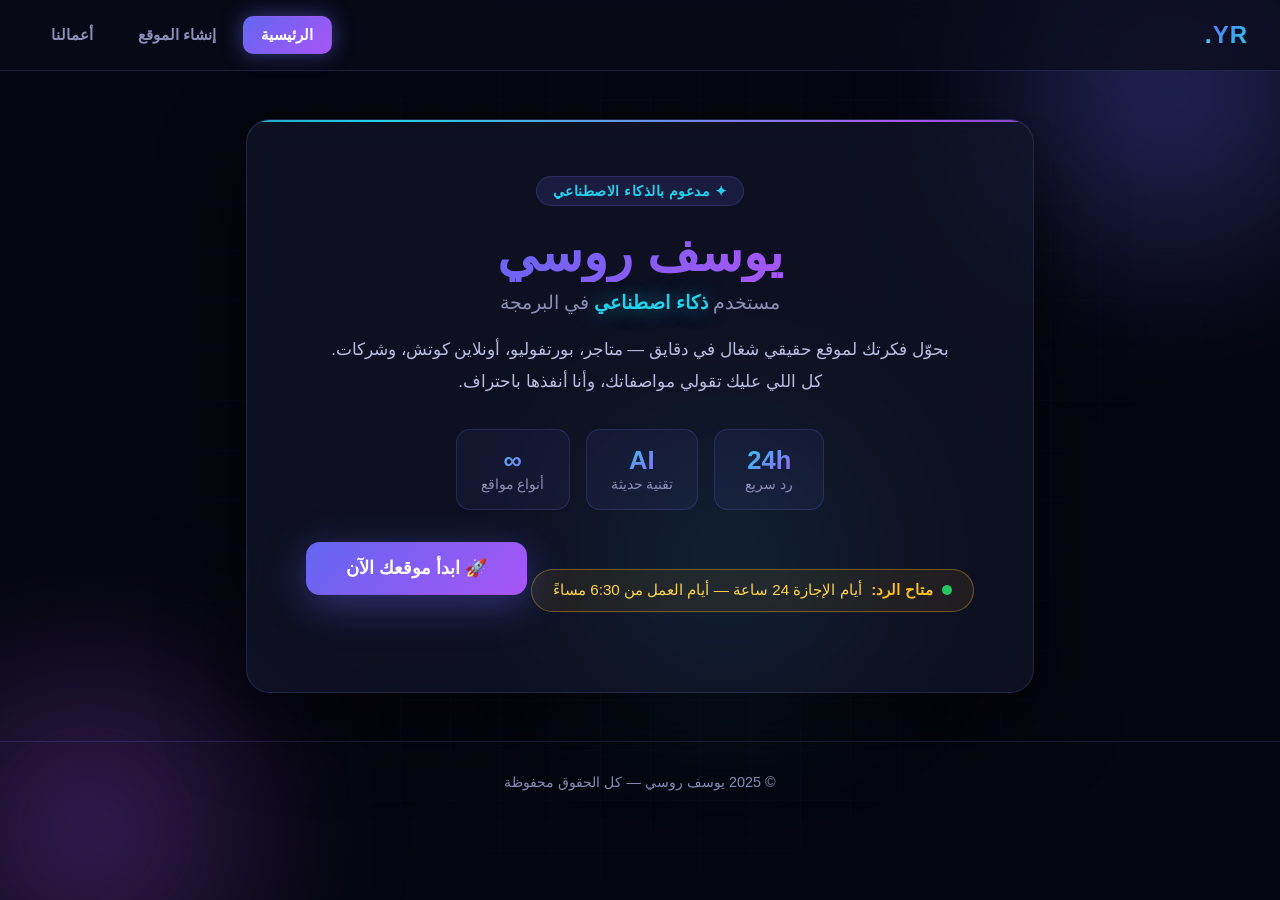
==== commit e4c2fb43: "Add files via upload" ====
--- a/index.html
+++ b/index.html
@@ -1,909 +1,68 @@
 <!DOCTYPE html>
-<html lang="ar" dir="rtl">
+<html lang="ar">
 <head>
-<meta charset="UTF-8" />
-<meta name="viewport" content="width=device-width, initial-scale=1.0" />
-<title>يوسف روسي | تصميم مواقع بالذكاء الاصطناعي</title>
-<link rel="preconnect" href="https://fonts.googleapis.com">
-<link rel="preconnect" href="https://fonts.gstatic.com" crossorigin>
-<link href="https://fonts.googleapis.com/css2?family=Tajawal:wght@300;400;500;700;900&family=Cairo:wght@400;700;900&display=swap" rel="stylesheet">
-<style>
-  :root{
-    --bg: #070812;
-    --bg-soft: #0d1020;
-    --glass: rgba(255,255,255,0.04);
-    --glass-strong: rgba(255,255,255,0.07);
-    --border: rgba(255,255,255,0.08);
-    --border-strong: rgba(255,255,255,0.15);
-    --primary: #7c5cff;
-    --primary-2: #00e5ff;
-    --accent: #ff4ecd;
-    --text: #eef1ff;
-    --muted: #8b91b5;
-    --success: #22d3a7;
-    --danger: #ff5577;
-    --radius: 20px;
-    --shadow-glow: 0 0 60px rgba(124,92,255,0.35);
-  }
-
-  *{margin:0;padding:0;box-sizing:border-box;}
-  html{scroll-behavior:smooth;}
-
-  body{
-    font-family:'Tajawal', 'Cairo', sans-serif;
-    background: var(--bg);
-    color: var(--text);
-    line-height: 1.8;
-    overflow-x: hidden;
-    min-height: 100vh;
-    position: relative;
-  }
-
-  /* ====== خلفية متحركة ====== */
-  .aurora{
-    position: fixed;
-    inset: 0;
-    z-index: -2;
-    overflow: hidden;
-    pointer-events: none;
-  }
-  .aurora::before,
-  .aurora::after,
-  .aurora .blob3{
-    content:'';
-    position: absolute;
-    width: 700px;
-    height: 700px;
-    border-radius: 50%;
-    filter: blur(140px);
-    opacity: 0.45;
-    animation: float 18s ease-in-out infinite;
-  }
-  .aurora::before{
-    background: radial-gradient(circle, #7c5cff, transparent 70%);
-    top: -250px;
-    right: -200px;
-  }
-  .aurora::after{
-    background: radial-gradient(circle, #00e5ff, transparent 70%);
-    bottom: -300px;
-    left: -250px;
-    animation-delay: -6s;
-  }
-  .aurora .blob3{
-    background: radial-gradient(circle, #ff4ecd, transparent 70%);
-    top: 40%;
-    left: 40%;
-    width: 500px;
-    height: 500px;
-    opacity: 0.25;
-    animation-delay: -12s;
-  }
-  @keyframes float{
-    0%,100%{transform: translate(0,0) scale(1);}
-    33%{transform: translate(60px,-40px) scale(1.1);}
-    66%{transform: translate(-40px,60px) scale(0.95);}
-  }
-
-  /* شبكة نقطية خفيفة */
-  .grid-overlay{
-    position: fixed;
-    inset: 0;
-    z-index: -1;
-    background-image:
-      linear-gradient(rgba(124,92,255,0.05) 1px, transparent 1px),
-      linear-gradient(90deg, rgba(124,92,255,0.05) 1px, transparent 1px);
-    background-size: 50px 50px;
-    mask-image: radial-gradient(ellipse at center, black 40%, transparent 80%);
-    -webkit-mask-image: radial-gradient(ellipse at center, black 40%, transparent 80%);
-    pointer-events: none;
-  }
-
-  /* ====== الهيدر ====== */
-  header{
-    position: sticky;
-    top: 0;
-    z-index: 100;
-    background: rgba(7,8,18,0.65);
-    backdrop-filter: blur(20px) saturate(180%);
-    -webkit-backdrop-filter: blur(20px) saturate(180%);
-    border-bottom: 1px solid var(--border);
-  }
-  nav{
-    max-width: 1200px;
-    margin: auto;
-    padding: 18px 28px;
-    display: flex;
-    justify-content: space-between;
-    align-items: center;
-  }
-  .logo{
-    display: flex;
-    align-items: center;
-    gap: 10px;
-    font-size: 22px;
-    font-weight: 900;
-    font-family:'Cairo',sans-serif;
-  }
-  .logo-mark{
-    width: 38px; height: 38px;
-    border-radius: 12px;
-    background: linear-gradient(135deg, var(--primary), var(--primary-2));
-    display: grid;
-    place-items: center;
-    font-size: 18px;
-    color: #070812;
-    box-shadow: 0 0 20px rgba(124,92,255,0.5);
-  }
-  .logo-text{
-    background: linear-gradient(90deg, #fff, #b9b5ff);
-    -webkit-background-clip: text;
-    background-clip: text;
-    color: transparent;
-  }
-  nav ul{
-    display: flex;
-    gap: 8px;
-    list-style: none;
-  }
-  nav a{
-    color: var(--muted);
-    text-decoration: none;
-    font-weight: 500;
-    font-size: 15px;
-    padding: 8px 16px;
-    border-radius: 10px;
-    transition: .25s;
-  }
-  nav a:hover{
-    color: var(--text);
-    background: var(--glass);
-  }
-
-  /* ====== الأزرار ====== */
-  .btn{
-    display: inline-flex;
-    align-items: center;
-    justify-content: center;
-    gap: 8px;
-    padding: 14px 32px;
-    border-radius: 14px;
-    font-weight: 700;
-    text-decoration: none;
-    cursor: pointer;
-    border: none;
-    transition: .3s cubic-bezier(.4,0,.2,1);
-    font-family: inherit;
-    font-size: 15px;
-    position: relative;
-    overflow: hidden;
-  }
-  .btn-primary{
-    background: linear-gradient(135deg, var(--primary), var(--accent));
-    color: #fff;
-    box-shadow: 0 8px 30px rgba(124,92,255,0.4);
-  }
-  .btn-primary::before{
-    content:'';
-    position: absolute;
-    inset: 0;
-    background: linear-gradient(135deg, var(--accent), var(--primary-2));
-    opacity: 0;
-    transition: .3s;
-  }
-  .btn-primary:hover::before{opacity: 1;}
-  .btn-primary span{position: relative; z-index: 1;}
-  .btn-primary:hover{
-    transform: translateY(-3px);
-    box-shadow: 0 15px 40px rgba(255,78,205,0.5);
-  }
-  .btn-primary:disabled{
-    opacity: 0.6;
-    cursor: not-allowed;
-    transform: none;
-  }
-
-  .btn-ghost{
-    background: var(--glass);
-    color: var(--text);
-    border: 1px solid var(--border-strong);
-  }
-  .btn-ghost:hover{
-    background: var(--glass-strong);
-    border-color: var(--primary);
-  }
-
-  /* ====== الهيرو ====== */
-  .hero{
-    max-width: 1200px;
-    margin: auto;
-    padding: 100px 28px 80px;
-    text-align: center;
-    position: relative;
-  }
-  .badge{
-    display: inline-flex;
-    align-items: center;
-    gap: 8px;
-    padding: 8px 20px;
-    border-radius: 100px;
-    background: var(--glass);
-    border: 1px solid var(--border-strong);
-    color: var(--text);
-    font-size: 13px;
-    font-weight: 500;
-    margin-bottom: 28px;
-    backdrop-filter: blur(10px);
-  }
-  .badge .dot{
-    width: 8px;height: 8px;
-    border-radius: 50%;
-    background: var(--success);
-    box-shadow: 0 0 12px var(--success);
-    animation: pulse 2s infinite;
-  }
-  @keyframes pulse{
-    0%,100%{opacity:1;transform:scale(1);}
-    50%{opacity:.6;transform:scale(1.3);}
-  }
-
-  .hero h1{
-    font-family:'Cairo',sans-serif;
-    font-size: clamp(36px, 6vw, 72px);
-    font-weight: 900;
-    line-height: 1.15;
-    margin-bottom: 24px;
-    letter-spacing: -0.02em;
-  }
-  .hero h1 .gradient{
-    background: linear-gradient(135deg, var(--primary) 0%, var(--primary-2) 50%, var(--accent) 100%);
-    background-size: 200% auto;
-    -webkit-background-clip: text;
-    background-clip: text;
-    color: transparent;
-    animation: shine 4s linear infinite;
-  }
-  @keyframes shine{
-    to{background-position: 200% center;}
-  }
-  .hero p{
-    color: var(--muted);
-    font-size: 18px;
-    max-width: 620px;
-    margin: 0 auto 40px;
-  }
-  .hero-btns{
-    display: flex;
-    gap: 14px;
-    justify-content: center;
-    flex-wrap: wrap;
-  }
-
-  /* إحصائيات مصغرة */
-  .stats{
-    display: flex;
-    gap: 40px;
-    justify-content: center;
-    margin-top: 70px;
-    flex-wrap: wrap;
-  }
-  .stat{
-    text-align: center;
-  }
-  .stat-num{
-    font-family:'Cairo',sans-serif;
-    font-size: 32px;
-    font-weight: 900;
-    background: linear-gradient(135deg, var(--primary-2), var(--accent));
-    -webkit-background-clip: text;
-    background-clip: text;
-    color: transparent;
-  }
-  .stat-label{
-    color: var(--muted);
-    font-size: 13px;
-    margin-top: 4px;
-  }
-
-  /* ====== الأقسام ====== */
-  section{
-    max-width: 1200px;
-    margin: auto;
-    padding: 90px 28px;
-    position: relative;
-  }
-  .section-head{
-    text-align: center;
-    margin-bottom: 60px;
-  }
-  .section-tag{
-    display: inline-block;
-    color: var(--primary-2);
-    font-size: 13px;
-    font-weight: 700;
-    letter-spacing: 2px;
-    text-transform: uppercase;
-    margin-bottom: 12px;
-  }
-  .section-head h2{
-    font-family:'Cairo',sans-serif;
-    font-size: clamp(28px, 4.5vw, 44px);
-    font-weight: 900;
-    margin-bottom: 14px;
-    line-height: 1.25;
-  }
-  .section-head h2 .accent{
-    background: linear-gradient(90deg, var(--primary-2), var(--accent));
-    -webkit-background-clip: text;
-    background-clip: text;
-    color: transparent;
-  }
-  .section-head p{
-    color: var(--muted);
-    font-size: 16px;
-  }
-
-  /* ====== كروت الخدمات ====== */
-  .services-grid{
-    display: grid;
-    grid-template-columns: repeat(auto-fit, minmax(260px, 1fr));
-    gap: 24px;
-  }
-  .service-card{
-    background: var(--glass);
-    border: 1px solid var(--border);
-    border-radius: var(--radius);
-    padding: 36px 28px;
-    transition: .4s cubic-bezier(.4,0,.2,1);
-    position: relative;
-    overflow: hidden;
-    backdrop-filter: blur(10px);
-  }
-  .service-card::before{
-    content:'';
-    position: absolute;
-    top: 0; left: 0; right: 0;
-    height: 1px;
-    background: linear-gradient(90deg, transparent, var(--primary), transparent);
-    opacity: 0;
-    transition: .4s;
-  }
-  .service-card:hover{
-    transform: translateY(-8px);
-    border-color: rgba(124,92,255,0.4);
-    background: var(--glass-strong);
-    box-shadow: 0 20px 60px rgba(124,92,255,0.2);
-  }
-  .service-card:hover::before{opacity: 1;}
-  .service-icon{
-    width: 56px; height: 56px;
-    border-radius: 16px;
-    background: linear-gradient(135deg, rgba(124,92,255,0.2), rgba(255,78,205,0.2));
-    display: grid;
-    place-items: center;
-    font-size: 26px;
-    margin-bottom: 22px;
-    border: 1px solid rgba(124,92,255,0.3);
-  }
-  .service-card h3{
-    font-family:'Cairo',sans-serif;
-    font-size: 20px;
-    font-weight: 700;
-    margin-bottom: 12px;
-  }
-  .service-card p{
-    color: var(--muted);
-    font-size: 14.5px;
-    line-height: 1.8;
-  }
-
-  /* ====== الملاحظات ====== */
-  .notes{
-    display: grid;
-    gap: 20px;
-    max-width: 900px;
-    margin: auto;
-  }
-  .note{
-    background: linear-gradient(135deg, rgba(124,92,255,0.08), rgba(0,229,255,0.05));
-    border: 1px solid rgba(124,92,255,0.25);
-    border-radius: var(--radius);
-    padding: 28px 32px;
-    display: flex;
-    gap: 20px;
-    align-items: flex-start;
-    position: relative;
-    overflow: hidden;
-  }
-  .note::after{
-    content:'';
-    position: absolute;
-    top: 0; right: 0;
-    width: 4px; height: 100%;
-    background: linear-gradient(180deg, var(--primary), var(--accent));
-  }
-  .note-icon{
-    flex-shrink: 0;
-    width: 42px; height: 42px;
-    border-radius: 12px;
-    background: rgba(124,92,255,0.2);
-    display: grid;
-    place-items: center;
-    font-size: 20px;
-  }
-  .note-content p{
-    font-size: 15px;
-    color: var(--text);
-    line-height: 1.9;
-  }
-  .note-content strong{
-    color: var(--primary-2);
-    font-weight: 700;
-  }
-  .note-content em{
-    color: var(--muted);
-    font-style: normal;
-    font-size: 13px;
-  }
-
-  /* ====== الفورم ====== */
-  .form-wrap{
-    max-width: 800px;
-    margin: auto;
-    background: var(--glass);
-    border: 1px solid var(--border-strong);
-    border-radius: 24px;
-    padding: 44px;
-    backdrop-filter: blur(20px);
-    position: relative;
-    overflow: hidden;
-  }
-  .form-wrap::before{
-    content:'';
-    position: absolute;
-    top: -50%; left: -50%;
-    width: 200%; height: 200%;
-    background: conic-gradient(from 0deg, transparent, rgba(124,92,255,0.15), transparent, rgba(255,78,205,0.15), transparent);
-    animation: rotate 20s linear infinite;
-    z-index: -1;
-  }
-  @keyframes rotate{
-    to{transform: rotate(360deg);}
-  }
-
-  .form-row{
-    display: grid;
-    grid-template-columns: 1fr 1fr;
-    gap: 20px;
-  }
-  .form-group{
-    margin-bottom: 22px;
-  }
-  .form-group label{
-    display: block;
-    margin-bottom: 10px;
-    font-weight: 500;
-    font-size: 14.5px;
-    color: var(--text);
-  }
-  .form-group label .req{
-    color: var(--accent);
-    margin-right: 2px;
-  }
-  .form-group input,
-  .form-group textarea{
-    width: 100%;
-    padding: 15px 18px;
-    border-radius: 12px;
-    background: rgba(7,8,18,0.6);
-    border: 1px solid var(--border);
-    color: var(--text);
-    font-family: inherit;
-    font-size: 15px;
-    transition: .3s;
-  }
-  .form-group input:focus,
-  .form-group textarea:focus{
-    outline: none;
-    border-color: var(--primary);
-    box-shadow: 0 0 0 4px rgba(124,92,255,0.15);
-    background: rgba(7,8,18,0.9);
-  }
-  .form-group input.invalid,
-  .form-group textarea.invalid{
-    border-color: var(--danger);
-    box-shadow: 0 0 0 4px rgba(255,85,119,0.15);
-  }
-  .form-group input.valid,
-  .form-group textarea.valid{
-    border-color: var(--success);
-  }
-  .form-group textarea{
-    resize: vertical;
-    min-height: 150px;
-    line-height: 1.8;
-  }
-
-  .hint{
-    font-size: 12.5px;
-    color: var(--muted);
-    margin-top: 8px;
-    display: flex;
-    align-items: center;
-    gap: 6px;
-  }
-  .error-text{
-    font-size: 12.5px;
-    color: var(--danger);
-    margin-top: 8px;
-    display: none;
-    align-items: center;
-    gap: 6px;
-  }
-  .error-text.show{display: flex;}
-
-  .form-message{
-    display: none;
-    padding: 14px 18px;
-    border-radius: 12px;
-    margin-bottom: 20px;
-    font-weight: 500;
-    font-size: 14px;
-  }
-  .form-message.error{
-    display: block;
-    background: rgba(255,85,119,0.12);
-    border: 1px solid rgba(255,85,119,0.4);
-    color: #ff8899;
-  }
-
-  /* ====== الفوتر ====== */
-  footer{
-    border-top: 1px solid var(--border);
-    padding: 60px 28px 40px;
-    margin-top: 60px;
-    text-align: center;
-    position: relative;
-  }
-  .footer-inner{
-    max-width: 1200px;
-    margin: auto;
-  }
-  .footer-logo{
-    font-family:'Cairo',sans-serif;
-    font-size: 22px;
-    font-weight: 900;
-    background: linear-gradient(90deg, var(--primary-2), var(--accent));
-    -webkit-background-clip: text;
-    background-clip: text;
-    color: transparent;
-    margin-bottom: 12px;
-  }
-  .footer-small{
-    color: var(--muted);
-    font-size: 13px;
-    line-height: 2;
-  }
-
-  @media(max-width: 768px){
-    nav ul{display: none;}
-    .form-row{grid-template-columns: 1fr;}
-    .form-wrap{padding: 28px 22px;}
-    .hero{padding: 70px 20px 50px;}
-    .note{flex-direction: column; gap: 12px;}
-    .stats{gap: 30px;}
-    section{padding: 60px 20px;}
-  }
-</style>
+    <meta charset="UTF-8">
+    <meta name="viewport" content="width=device-width, initial-scale=1.0">
+    <title>يوسف روسي | مواقع بالذكاء الاصطناعي</title>
+    <link rel="stylesheet" href="style.css">
 </head>
 <body>
+    <!-- خلفية متحركة -->
+    <div class="bg-grid"></div>
+    <div class="orb orb-1"></div>
+    <div class="orb orb-2"></div>
+    <div class="orb orb-3"></div>
 
-<!-- خلفية -->
-<div class="aurora"><div class="blob3"></div></div>
-<div class="grid-overlay"></div>
+    <nav>
+        <div class="nav-brand">YR<span>.</span></div>
+        <div class="nav-links">
+            <a href="index.html" class="active">الرئيسية</a>
+            <a href="create.html">إنشاء الموقع</a>
+            <a href="portfolio.html">أعمالنا</a>
+        </div>
+    </nav>
 
-<!-- الهيدر -->
-<header>
-  <nav>
-    <div class="logo">
-      <div class="logo-mark">✦</div>
-      <span class="logo-text">يوسف روسي</span>
+    <div class="container">
+        <div class="hero">
+            <div class="badge">✦ مدعوم بالذكاء الاصطناعي</div>
+            <h1>
+                <span class="gradient-text">يوسف روسي</span>
+            </h1>
+            <p class="subtitle">مستخدم <span class="highlight">ذكاء اصطناعي</span> في البرمجة</p>
+
+            <p class="desc">
+                بحوّل فكرتك لموقع حقيقي شغال في دقايق — متاجر، بورتفوليو، أونلاين كوتش، وشركات.<br>
+                كل اللي عليك تقولي مواصفاتك، وأنا أنفذها باحتراف.
+            </p>
+
+            <div class="stats">
+                <div class="stat">
+                    <span class="stat-num">24h</span>
+                    <span class="stat-label">رد سريع</span>
+                </div>
+                <div class="stat">
+                    <span class="stat-num">AI</span>
+                    <span class="stat-label">تقنية حديثة</span>
+                </div>
+                <div class="stat">
+                    <span class="stat-num">∞</span>
+                    <span class="stat-label">أنواع مواقع</span>
+                </div>
+            </div>
+
+            <div class="availability">
+                <span class="pulse-dot"></span>
+                <strong>متاح الرد:</strong> أيام الإجازة 24 ساعة — أيام العمل من 6:30 مساءً
+            </div>
+
+            <a href="create.html" class="btn btn-glow">
+                <span>🚀 ابدأ موقعك الآن</span>
+            </a>
+        </div>
     </div>
-    <ul>
-      <li><a href="#services">الخدمات</a></li>
-      <li><a href="#notes">ملاحظات</a></li>
-      <li><a href="#order">اطلب موقعك</a></li>
-    </ul>
-    <a href="#order" class="btn btn-primary"><span>اطلب موقعك</span></a>
-  </nav>
-</header>
 
-<!-- الهيرو -->
-<section class="hero">
-  <div class="badge">
-    <span class="dot"></span>
-    <span>مُنشأ بالذكاء الاصطناعي</span>
-  </div>
-  <h1>
-    أنا <span class="gradient">يوسف (روسي)</span><br>
-    أصمّم لك موقعك<br>
-    <span class="gradient">بالذكاء الاصطناعي</span>
-  </h1>
-  <p>
-    كل اللي عليك تقوله مواصفات موقعك، وأنا أبدأ أنفّذها كموقع حقيقي جاهز للانطلاق.
-  </p>
-  <div class="hero-btns">
-    <a href="#order" class="btn btn-primary"><span>🚀 ابدأ طلبك الآن</span></a>
-    <a href="#services" class="btn btn-ghost">استكشف الخدمات</a>
-  </div>
-
-  <div class="stats">
-    <div class="stat">
-      <div class="stat-num">+50</div>
-      <div class="stat-label">موقع تم تنفيذه</div>
-    </div>
-    <div class="stat">
-      <div class="stat-num">24س</div>
-      <div class="stat-label">متوسط وقت الرد</div>
-    </div>
-    <div class="stat">
-      <div class="stat-num">100%</div>
-      <div class="stat-label">تخصيص كامل</div>
-    </div>
-  </div>
-</section>
-
-<!-- الخدمات -->
-<section id="services">
-  <div class="section-head">
-    <span class="section-tag">Services</span>
-    <h2>الخدمات اللي <span class="accent">أقدّمها</span></h2>
-    <p>مواقع احترافية بمواصفاتك أنت</p>
-  </div>
-  <div class="services-grid">
-    <div class="service-card">
-      <div class="service-icon">🛒</div>
-      <h3>مواقع المتاجر</h3>
-      <p>متجر إلكتروني كامل يعرض منتجاتك ويستقبل طلباتك، مصمّم حسب نشاطك التجاري.</p>
-    </div>
-    <div class="service-card">
-      <div class="service-icon">🎯</div>
-      <h3>مواقع الأونلاين كوتش</h3>
-      <p>موقع شخصي لك كمدرب أونلاين، يعرض خدماتك ويستقبل حجوزات العملاء.</p>
-    </div>
-    <div class="service-card">
-      <div class="service-icon">📄</div>
-      <h3>مواقع متعددة الصفحات</h3>
-      <p>موقع كامل بصفحات متعددة: من نحن، خدماتنا، أعمالنا، تواصل معنا، وغيرها.</p>
-    </div>
-    <div class="service-card">
-      <div class="service-icon">⚡</div>
-      <h3>تسليم سريع</h3>
-      <p>أبدأ التنفيذ بمجرد أن تقول لي مواصفات موقعك، وتستلمه جاهزاً خلال وقت قصير.</p>
-    </div>
-  </div>
-</section>
-
-<!-- الملاحظات -->
-<section id="notes" style="padding-top: 40px;">
-  <div class="section-head">
-    <span class="section-tag">Notes</span>
-    <h2>قبل ما <span class="accent">تبدأ</span></h2>
-    <p>اقرأ الملاحظات دي كويس</p>
-  </div>
-  <div class="notes">
-    <div class="note">
-      <div class="note-icon">💡</div>
-      <div class="note-content">
-        <p>
-          <strong>ملاحظة هامة:</strong> أنا أستخدم الذكاء الاصطناعي في جميع المشاريع.
-          بناء خلايا وصفات الموقع بيتم عن طريق الذكاء الاصطناعي، وأما بناء الموقع وتفعيله
-          فيتم عن طريقي أنا. <em>(اللي أنت بتقرأ منه دلوقتي ده معمول بالذكاء الاصطناعي)</em>
-        </p>
-      </div>
-    </div>
-    <div class="note" style="border-color: rgba(0,229,255,0.25); background: linear-gradient(135deg, rgba(0,229,255,0.08), rgba(124,92,255,0.05));">
-      <div class="note-icon" style="background: rgba(0,229,255,0.15);">📦</div>
-      <div class="note-content">
-        <p>
-          <strong>ملاحظة (2):</strong> تقدر تاخد ملف الموقع وترفعه بنفسك، وأنا هكون معاك خطوة بخطوة.
-          وتقدر كمان تاخد مني لينك الموقع جاهز ومحطوط في جميع خدماتك للتواصل (حسب نوع موقعك).
-        </p>
-      </div>
-    </div>
-  </div>
-</section>
-
-<!-- الفورم -->
-<section id="order">
-  <div class="section-head">
-    <span class="section-tag">Get Started</span>
-    <h2>قولي <span class="accent">مواصفات موقعك</span></h2>
-    <p>املأ البيانات وسيصلك ردّي في أقرب وقت</p>
-  </div>
-
-  <div class="form-wrap">
-    <div id="formMessage" class="form-message"></div>
-
-    <form id="orderForm" novalidate>
-      <div class="form-row">
-        <div class="form-group">
-          <label for="name">الاسم <span class="req">*</span></label>
-          <input type="text" id="name" required placeholder="اسمك الكامل" maxlength="60" />
-          <div class="error-text" id="nameError">⚠️ من فضلك اكتب اسمك (حرفين على الأقل).</div>
-        </div>
-        <div class="form-group">
-          <label for="phone">رقم الهاتف المصري (واتساب) <span class="req">*</span></label>
-          <input type="tel" id="phone" required placeholder="مثال: 01012345678" maxlength="15" inputmode="tel" />
-          <div class="hint">📱 يبدأ بـ 010 / 011 / 012 / 015 (11 رقم).</div>
-          <div class="error-text" id="phoneError">⚠️ رقم الهاتف غير صحيح. لازم يكون رقم مصري صحيح.</div>
-        </div>
-      </div>
-
-      <div class="form-group">
-        <label for="details">مواصفات الموقع (اشرح لي تفاصيل موقعك) <span class="req">*</span></label>
-        <textarea id="details" required placeholder="اكتب هنا مواصفات موقعك بالتفصيل: نوع الموقع، الأقسام، الألوان المفضلة، المحتوى، الميزات المطلوبة، إلخ..." maxlength="2000"></textarea>
-        <div class="error-text" id="detailsError">⚠️ من فضلك اكتب مواصفات موقعك (20 حرف على الأقل) بدون كلمات غير لائقة.</div>
-      </div>
-
-      <button type="submit" class="btn btn-primary" style="width:100%;font-size:16px;padding:16px;">
-        <span>إرسال المتطلبات ✨</span>
-      </button>
-    </form>
-  </div>
-</section>
-
-<!-- الفوتر -->
-<footer>
-  <div class="footer-inner">
-    <div class="footer-logo">يوسف روسي</div>
-    <p class="footer-small">
-      © <span id="year"></span> يوسف (روسي) — جميع الحقوق محفوظة.<br>
-      صُمم هذا الموقع باستخدام الذكاء الاصطناعي ✨
-    </p>
-  </div>
-</footer>
-
-<script>
-  document.getElementById('year').textContent = new Date().getFullYear();
-
-  /* ============================================================
-     الإعدادات
-     ============================================================ */
-  const CONFIG = {
-    BOT_TOKEN: '8982312522:AAF1Ax7TmVpa7w1Owg1PbO8Ks6gGTXz6gNM',
-    CHAT_ID:   '8686727924'
-  };
-
-  /* ============================================================
-     التحقق من رقم الهاتف المصري
-     ============================================================ */
-  function isValidEgyptianPhone(input){
-    let p = input.trim().replace(/[\s\-\(\)]/g, '');
-    if (p.startsWith('+20'))      p = '0' + p.slice(3);
-    else if (p.startsWith('0020')) p = '0' + p.slice(4);
-    else if (p.startsWith('20') && p.length === 12) p = '0' + p.slice(2);
-    return /^01[0125][0-9]{8}$/.test(p);
-  }
-
-  /* ============================================================
-     فلتر الكلمات غير اللائقة
-     ============================================================ */
-  const BANNED_WORDS = [
-    'sex','sexy','porn','porno','xxx','nude','naked','hentai','adult',
-    'سكس','سيكس','عاهرة','شرموطة','شرموطه','قحبة','قحبه','نيك','منيك',
-    'زب','كسم','كس','طيز','طيزك','عير','زبر','شهواني','شهوانية',
-    'إباحي','اباحي','إباحية','اباحية','جنسي','جنسية','خلاعة','خلاعه',
-    'دعارة','دعاره','بورن','فاحش','فاحشة','فاحشه','مومس','بغاء'
-  ];
-
-  function containsBannedWords(text){
-    const lower = text.toLowerCase();
-    return BANNED_WORDS.some(w => {
-      const word = w.toLowerCase();
-      if (/^[a-z]{2,4}$/.test(word)) {
-        const re = new RegExp('(^|[^a-z])' + word + '([^a-z]|$)', 'i');
-        return re.test(lower);
-      }
-      return lower.includes(word);
-    });
-  }
-
-  /* ============================================================
-     عناصر التحقق
-     ============================================================ */
-  const nameInput    = document.getElementById('name');
-  const phoneInput   = document.getElementById('phone');
-  const detailsInput = document.getElementById('details');
-
-  const nameError    = document.getElementById('nameError');
-  const phoneError   = document.getElementById('phoneError');
-  const detailsError = document.getElementById('detailsError');
-
-  function setError(input, errorEl, show, isValid){
-    input.classList.remove('valid','invalid');
-    errorEl.classList.remove('show');
-    if (show){
-      input.classList.add('invalid');
-      errorEl.classList.add('show');
-    } else if (isValid){
-      input.classList.add('valid');
-    }
-  }
-
-  nameInput.addEventListener('input', () => {
-    const ok = nameInput.value.trim().length >= 2;
-    setError(nameInput, nameError, !ok && nameInput.value.length > 0, ok);
-  });
-
-  phoneInput.addEventListener('input', () => {
-    phoneInput.value = phoneInput.value.replace(/[^\d\+\s\-\(\)]/g, '');
-    const ok = isValidEgyptianPhone(phoneInput.value);
-    setError(phoneInput, phoneError, !ok && phoneInput.value.length > 0, ok);
-  });
-
-  detailsInput.addEventListener('input', () => {
-    const v = detailsInput.value.trim();
-    const ok = v.length >= 20 && !containsBannedWords(v);
-    const bad = v.length < 20 || containsBannedWords(v);
-    setError(detailsInput, detailsError, bad && detailsInput.value.length > 0, ok);
-  });
-
-  /* ============================================================
-     إرسال الطلب
-     ============================================================ */
-  document.getElementById('orderForm').addEventListener('submit', async function(e){
-    e.preventDefault();
-
-    const msgBox = document.getElementById('formMessage');
-    msgBox.className = 'form-message';
-    msgBox.textContent = '';
-
-    const name    = nameInput.value.trim();
-    const phone   = phoneInput.value.trim();
-    const details = detailsInput.value.trim();
-
-    let hasError = false;
-
-    if (name.length < 2){
-      setError(nameInput, nameError, true, false);
-      hasError = true;
-    } else {
-      setError(nameInput, nameError, false, true);
-    }
-
-    if (!isValidEgyptianPhone(phone)){
-      setError(phoneInput, phoneError, true, false);
-      hasError = true;
-    } else {
-      setError(phoneInput, phoneError, false, true);
-    }
-
-    if (details.length < 20 || containsBannedWords(details)){
-      setError(detailsInput, detailsError, true, false);
-      hasError = true;
-    } else {
-      setError(detailsInput, detailsError, false, true);
-    }
-
-    if (hasError){
-      msgBox.className = 'form-message error';
-      msgBox.textContent = '⚠️ من فضلك راجع البيانات المطلوبة بالأعلى.';
-      msgBox.scrollIntoView({behavior:'smooth', block:'center'});
-      return;
-    }
-
-    const text =
-      '✨ طلب موقع جديد\n' +
-      '━━━━━━━━━━━━━━━━\n' +
-      '👤 الاسم: ' + name + '\n' +
-      '📱 رقم الواتساب: ' + phone + '\n' +
-      '━━━━━━━━━━━━━━━━\n' +
-      '📝 المواصفات:\n' + details + '\n' +
-      '━━━━━━━━━━━━━━━━\n' +
-      '🕒 التاريخ: ' + new Date().toLocaleString('ar-EG');
-
-    const btn = this.querySelector('button[type="submit"]');
-    const originalText = btn.innerHTML;
-    btn.disabled = true;
-    btn.innerHTML = '<span>جاري الإرسال...</span>';
+    <footer>
+        <p>© 2025 يوسف روسي — كل الحقوق محفوظة</p>
+    </footer>
+</body>
+</html>
--- a/style.css
+++ b/style.css
@@ -0,0 +1,483 @@
+* {
+    margin: 0;
+    padding: 0;
+    box-sizing: border-box;
+    font-family: 'Segoe UI', Tahoma, sans-serif;
+}
+
+:root {
+    --bg: #05060f;
+    --card: rgba(20, 24, 45, 0.6);
+    --border: rgba(120, 130, 255, 0.18);
+    --primary: #6366f1;
+    --primary-2: #a855f7;
+    --accent: #22d3ee;
+    --text: #e5e7ff;
+    --muted: #8b8fb8;
+}
+
+html { scroll-behavior: smooth; }
+
+body {
+    background: var(--bg);
+    color: var(--text);
+    direction: rtl;
+    min-height: 100vh;
+    overflow-x: hidden;
+    position: relative;
+}
+
+/* ===== الخلفية المتحركة ===== */
+.bg-grid {
+    position: fixed;
+    inset: 0;
+    background-image:
+        linear-gradient(rgba(99,102,241,0.06) 1px, transparent 1px),
+        linear-gradient(90deg, rgba(99,102,241,0.06) 1px, transparent 1px);
+    background-size: 50px 50px;
+    z-index: -2;
+    mask-image: radial-gradient(circle at 50% 50%, #000 20%, transparent 80%);
+    -webkit-mask-image: radial-gradient(circle at 50% 50%, #000 20%, transparent 80%);
+}
+
+.orb {
+    position: fixed;
+    border-radius: 50%;
+    filter: blur(90px);
+    opacity: 0.55;
+    z-index: -1;
+    animation: float 12s ease-in-out infinite;
+}
+.orb-1 {
+    width: 420px; height: 420px;
+    background: radial-gradient(circle, #6366f1, transparent 70%);
+    top: -120px; right: -100px;
+}
+.orb-2 {
+    width: 380px; height: 380px;
+    background: radial-gradient(circle, #a855f7, transparent 70%);
+    bottom: -120px; left: -100px;
+    animation-delay: -4s;
+}
+.orb-3 {
+    width: 300px; height: 300px;
+    background: radial-gradient(circle, #22d3ee, transparent 70%);
+    top: 45%; left: 45%;
+    animation-delay: -8s;
+}
+@keyframes float {
+    0%,100% { transform: translate(0,0) scale(1); }
+    50% { transform: translate(30px,-30px) scale(1.1); }
+}
+
+/* ===== Navbar ===== */
+nav {
+    background: rgba(10, 12, 28, 0.7);
+    backdrop-filter: blur(14px);
+    -webkit-backdrop-filter: blur(14px);
+    padding: 1rem 2rem;
+    display: flex;
+    justify-content: space-between;
+    align-items: center;
+    border-bottom: 1px solid var(--border);
+    position: sticky;
+    top: 0;
+    z-index: 100;
+}
+
+.nav-brand {
+    font-size: 1.5rem;
+    font-weight: 800;
+    letter-spacing: 1px;
+    background: linear-gradient(135deg, var(--primary), var(--accent));
+    -webkit-background-clip: text;
+    background-clip: text;
+    -webkit-text-fill-color: transparent;
+}
+.nav-brand span { color: var(--accent); -webkit-text-fill-color: var(--accent); }
+
+.nav-links { display: flex; gap: 0.5rem; }
+
+nav a {
+    color: var(--muted);
+    text-decoration: none;
+    font-weight: 600;
+    padding: 0.55rem 1.1rem;
+    border-radius: 10px;
+    transition: 0.3s;
+    font-size: 0.95rem;
+    border: 1px solid transparent;
+}
+nav a:hover {
+    color: #fff;
+    border-color: var(--border);
+    background: rgba(99,102,241,0.1);
+}
+nav a.active {
+    color: #fff;
+    background: linear-gradient(135deg, var(--primary), var(--primary-2));
+    box-shadow: 0 0 20px rgba(99,102,241,0.5);
+}
+
+/* ===== Container ===== */
+.container {
+    max-width: 820px;
+    margin: 3rem auto;
+    padding: 0 1rem;
+}
+
+/* ===== Hero ===== */
+.hero {
+    background: var(--card);
+    backdrop-filter: blur(20px);
+    -webkit-backdrop-filter: blur(20px);
+    padding: 3.5rem 2.5rem;
+    border-radius: 24px;
+    text-align: center;
+    border: 1px solid var(--border);
+    box-shadow: 0 30px 80px rgba(0,0,0,0.6), inset 0 1px 0 rgba(255,255,255,0.06);
+    position: relative;
+    overflow: hidden;
+    animation: fadeUp 0.8s ease;
+}
+.hero::before {
+    content: '';
+    position: absolute;
+    top: 0; left: -50%;
+    width: 200%; height: 2px;
+    background: linear-gradient(90deg, transparent, var(--accent), var(--primary-2), transparent);
+    animation: shine 4s linear infinite;
+}
+@keyframes shine {
+    0% { transform: translateX(-50%); }
+    100% { transform: translateX(50%); }
+}
+@keyframes fadeUp {
+    from { opacity: 0; transform: translateY(30px); }
+    to { opacity: 1; transform: translateY(0); }
+}
+
+.badge {
+    display: inline-block;
+    padding: 0.4rem 1rem;
+    border-radius: 999px;
+    background: rgba(99,102,241,0.15);
+    border: 1px solid var(--border);
+    color: var(--accent);
+    font-size: 0.85rem;
+    font-weight: 600;
+    margin-bottom: 1.2rem;
+    letter-spacing: 0.5px;
+}
+
+.hero h1 {
+    font-size: 3.2rem;
+    margin-bottom: 0.6rem;
+    font-weight: 800;
+    line-height: 1.1;
+}
+
+.gradient-text {
+    background: linear-gradient(135deg, #6366f1, #a855f7, #22d3ee);
+    background-size: 200% 200%;
+    -webkit-background-clip: text;
+    background-clip: text;
+    -webkit-text-fill-color: transparent;
+    animation: gradientMove 4s ease infinite;
+}
+@keyframes gradientMove {
+    0%,100% { background-position: 0% 50%; }
+    50% { background-position: 100% 50%; }
+}
+
+.subtitle {
+    font-size: 1.2rem;
+    color: var(--muted);
+    margin-bottom: 1.2rem;
+}
+.highlight {
+    color: var(--accent);
+    font-weight: 700;
+    text-shadow: 0 0 20px rgba(34,211,238,0.6);
+}
+
+.desc {
+    font-size: 1.05rem;
+    line-height: 1.9;
+    color: #b8bce0;
+    margin-bottom: 2rem;
+}
+
+/* ===== Stats ===== */
+.stats {
+    display: flex;
+    justify-content: center;
+    gap: 1rem;
+    margin-bottom: 2rem;
+    flex-wrap: wrap;
+}
+.stat {
+    background: rgba(99,102,241,0.08);
+    border: 1px solid var(--border);
+    padding: 1rem 1.5rem;
+    border-radius: 14px;
+    min-width: 110px;
+    transition: 0.3s;
+}
+.stat:hover {
+    transform: translateY(-4px);
+    border-color: var(--primary);
+    box-shadow: 0 0 30px rgba(99,102,241,0.4);
+}
+.stat-num {
+    display: block;
+    font-size: 1.6rem;
+    font-weight: 800;
+    background: linear-gradient(135deg, var(--accent), var(--primary-2));
+    -webkit-background-clip: text;
+    background-clip: text;
+    -webkit-text-fill-color: transparent;
+}
+.stat-label {
+    font-size: 0.85rem;
+    color: var(--muted);
+}
+
+/* ===== Availability ===== */
+.availability {
+    display: inline-flex;
+    align-items: center;
+    gap: 0.6rem;
+    background: rgba(251,191,36,0.08);
+    border: 1px solid rgba(251,191,36,0.35);
+    border-radius: 999px;
+    padding: 0.7rem 1.3rem;
+    margin: 0 0 1.5rem;
+    color: #fcd34d;
+    font-size: 0.95rem;
+    flex-wrap: wrap;
+    justify-content: center;
+}
+.availability strong { color: #fbbf24; }
+
+.pulse-dot {
+    width: 10px; height: 10px;
+    background: #22c55e;
+    border-radius: 50%;
+    box-shadow: 0 0 0 0 rgba(34,197,94,0.7);
+    animation: pulse 1.6s infinite;
+}
+@keyframes pulse {
+    0% { box-shadow: 0 0 0 0 rgba(34,197,94,0.7); }
+    70% { box-shadow: 0 0 0 12px rgba(34,197,94,0); }
+    100% { box-shadow: 0 0 0 0 rgba(34,197,94,0); }
+}
+
+/* ===== Buttons ===== */
+.btn {
+    display: inline-block;
+    background: linear-gradient(135deg, var(--primary), var(--primary-2));
+    color: #fff;
+    padding: 1rem 2.5rem;
+    border: none;
+    border-radius: 14px;
+    font-size: 1.1rem;
+    font-weight: 700;
+    cursor: pointer;
+    text-decoration: none;
+    transition: 0.35s;
+    position: relative;
+    overflow: hidden;
+    box-shadow: 0 10px 40px rgba(99,102,241,0.4);
+}
+.btn:hover {
+    transform: translateY(-3px);
+    box-shadow: 0 15px 50px rgba(168,85,247,0.6);
+}
+.btn::before {
+    content: '';
+    position: absolute;
+    top: 0; left: -100%;
+    width: 100%; height: 100%;
+    background: linear-gradient(90deg, transparent, rgba(255,255,255,0.3), transparent);
+    transition: 0.6s;
+}
+.btn:hover::before { left: 100%; }
+
+.btn-glow { position: relative; }
+.btn-glow::after {
+    content: '';
+    position: absolute;
+    inset: -2px;
+    border-radius: 16px;
+    background: linear-gradient(135deg, var(--primary), var(--accent), var(--primary-2));
+    z-index: -1;
+    filter: blur(14px);
+    opacity: 0.7;
+    animation: gradientMove 4s ease infinite;
+    background-size: 200% 200%;
+}
+
+.btn-small { padding: 0.6rem 1.5rem; font-size: 0.9rem; border-radius: 10px; }
+
+/* ===== Form ===== */
+.form-hero { padding: 3rem 2rem; }
+.form-title { font-size: 2.4rem; margin-bottom: 0.5rem; }
+
+.form-row {
+    display: grid;
+    grid-template-columns: 1fr 1fr;
+    gap: 1rem;
+}
+@media (max-width: 600px) {
+    .form-row { grid-template-columns: 1fr; }
+    .hero h1 { font-size: 2.2rem; }
+    .nav-links { gap: 0.2rem; }
+    nav a { padding: 0.5rem 0.7rem; font-size: 0.85rem; }
+    .container { margin: 1.5rem auto; }
+    .hero { padding: 2rem 1.2rem; }
+}
+
+form { text-align: right; margin-top: 1.5rem; }
+
+.form-group { margin-bottom: 1.2rem; }
+
+.form-group label {
+    display: block;
+    margin-bottom: 0.5rem;
+    font-weight: 600;
+    color: #b8bce0;
+    font-size: 0.95rem;
+}
+
+.form-group input,
+.form-group textarea,
+.form-group select {
+    width: 100%;
+    padding: 0.9rem 1rem;
+    border-radius: 12px;
+    border: 1px solid var(--border);
+    background: rgba(5,6,15,0.6);
+    color: var(--text);
+    font-size: 1rem;
+    outline: none;
+    transition: 0.3s;
+    font-family: inherit;
+}
+.form-group input::placeholder,
+.form-group textarea::placeholder { color: #555a80; }
+
+.form-group input:focus,
+.form-group textarea:focus,
+.form-group select:focus {
+    border-color: var(--primary);
+    box-shadow: 0 0 0 4px rgba(99,102,241,0.15), 0 0 30px rgba(99,102,241,0.2);
+    background: rgba(20,24,45,0.8);
+}
+
+.form-group textarea { resize: vertical; min-height: 110px; }
+
+.form-group select option { background: #0a0c1c; color: var(--text); }
+
+.error-msg {
+    color: #f87171;
+    font-size: 0.85rem;
+    margin-top: 0.4rem;
+    display: none;
+}
+
+/* ===== Modal ===== */
+.modal-overlay {
+    display: none;
+    position: fixed;
+    inset: 0;
+    background: rgba(0,0,0,0.8);
+    backdrop-filter: blur(8px);
+    justify-content: center;
+    align-items: center;
+    z-index: 1000;
+    padding: 1rem;
+}
+.modal-overlay.show { display: flex; animation: fadeIn 0.3s ease; }
+@keyframes fadeIn { from { opacity: 0; } to { opacity: 1; } }
+
+.modal-box {
+    background: rgba(20,24,45,0.95);
+    backdrop-filter: blur(20px);
+    padding: 2.5rem 2rem;
+    border-radius: 24px;
+    text-align: center;
+    max-width: 420px;
+    width: 100%;
+    border: 1px solid var(--border);
+    box-shadow: 0 30px 100px rgba(99,102,241,0.4);
+    animation: scaleIn 0.4s cubic-bezier(0.34, 1.56, 0.64, 1);
+}
+@keyframes scaleIn {
+    from { transform: scale(0.8); opacity: 0; }
+    to { transform: scale(1); opacity: 1; }
+}
+
+.success-icon {
+    width: 70px; height: 70px;
+    margin: 0 auto 1.2rem;
+    border-radius: 50%;
+    background: linear-gradient(135deg, #22c55e, #16a34a);
+    color: #fff;
+    font-size: 2.2rem;
+    display: flex;
+    align-items: center;
+    justify-content: center;
+    box-shadow: 0 0 40px rgba(34,197,94,0.6);
+    animation: pulseGreen 2s infinite;
+}
+@keyframes pulseGreen {
+    0%,100% { box-shadow: 0 0 40px rgba(34,197,94,0.6); }
+    50% { box-shadow: 0 0 60px rgba(34,197,94,0.9); }
+}
+
+.modal-box h3 { margin-bottom: 0.8rem; font-size: 1.4rem; color: #fff; }
+.modal-box p { font-size: 1rem; margin-bottom: 1.5rem; line-height: 1.7; color: #b8bce0; }
+
+/* ===== Portfolio ===== */
+.portfolio-card {
+    background: rgba(20,24,45,0.6);
+    padding: 1.5rem;
+    border-radius: 16px;
+    margin-bottom: 1rem;
+    border: 1px solid var(--border);
+    text-align: right;
+    transition: 0.3s;
+}
+.portfolio-card:hover {
+    transform: translateY(-4px);
+    border-color: var(--primary);
+    box-shadow: 0 15px 40px rgba(99,102,241,0.3);
+}
+.portfolio-card h3 {
+    background: linear-gradient(135deg, var(--primary), var(--accent));
+    -webkit-background-clip: text;
+    background-clip: text;
+    -webkit-text-fill-color: transparent;
+    margin-bottom: 0.5rem;
+}
+.portfolio-card p { color: var(--muted); margin-bottom: 1rem; }
+
+.empty-state {
+    text-align: center;
+    padding: 4rem 2rem;
+    color: var(--muted);
+}
+.empty-icon { font-size: 4rem; margin-bottom: 1rem; animation: float 3s ease-in-out infinite; }
+.empty-state h3 { color: var(--text); margin-bottom: 0.6rem; font-size: 1.3rem; }
+.empty-state p { line-height: 1.8; }
+
+/* ===== Footer ===== */
+footer {
+    text-align: center;
+    padding: 2rem;
+    color: var(--muted);
+    font-size: 0.9rem;
+    border-top: 1px solid var(--border);
+    margin-top: 3rem;
+}
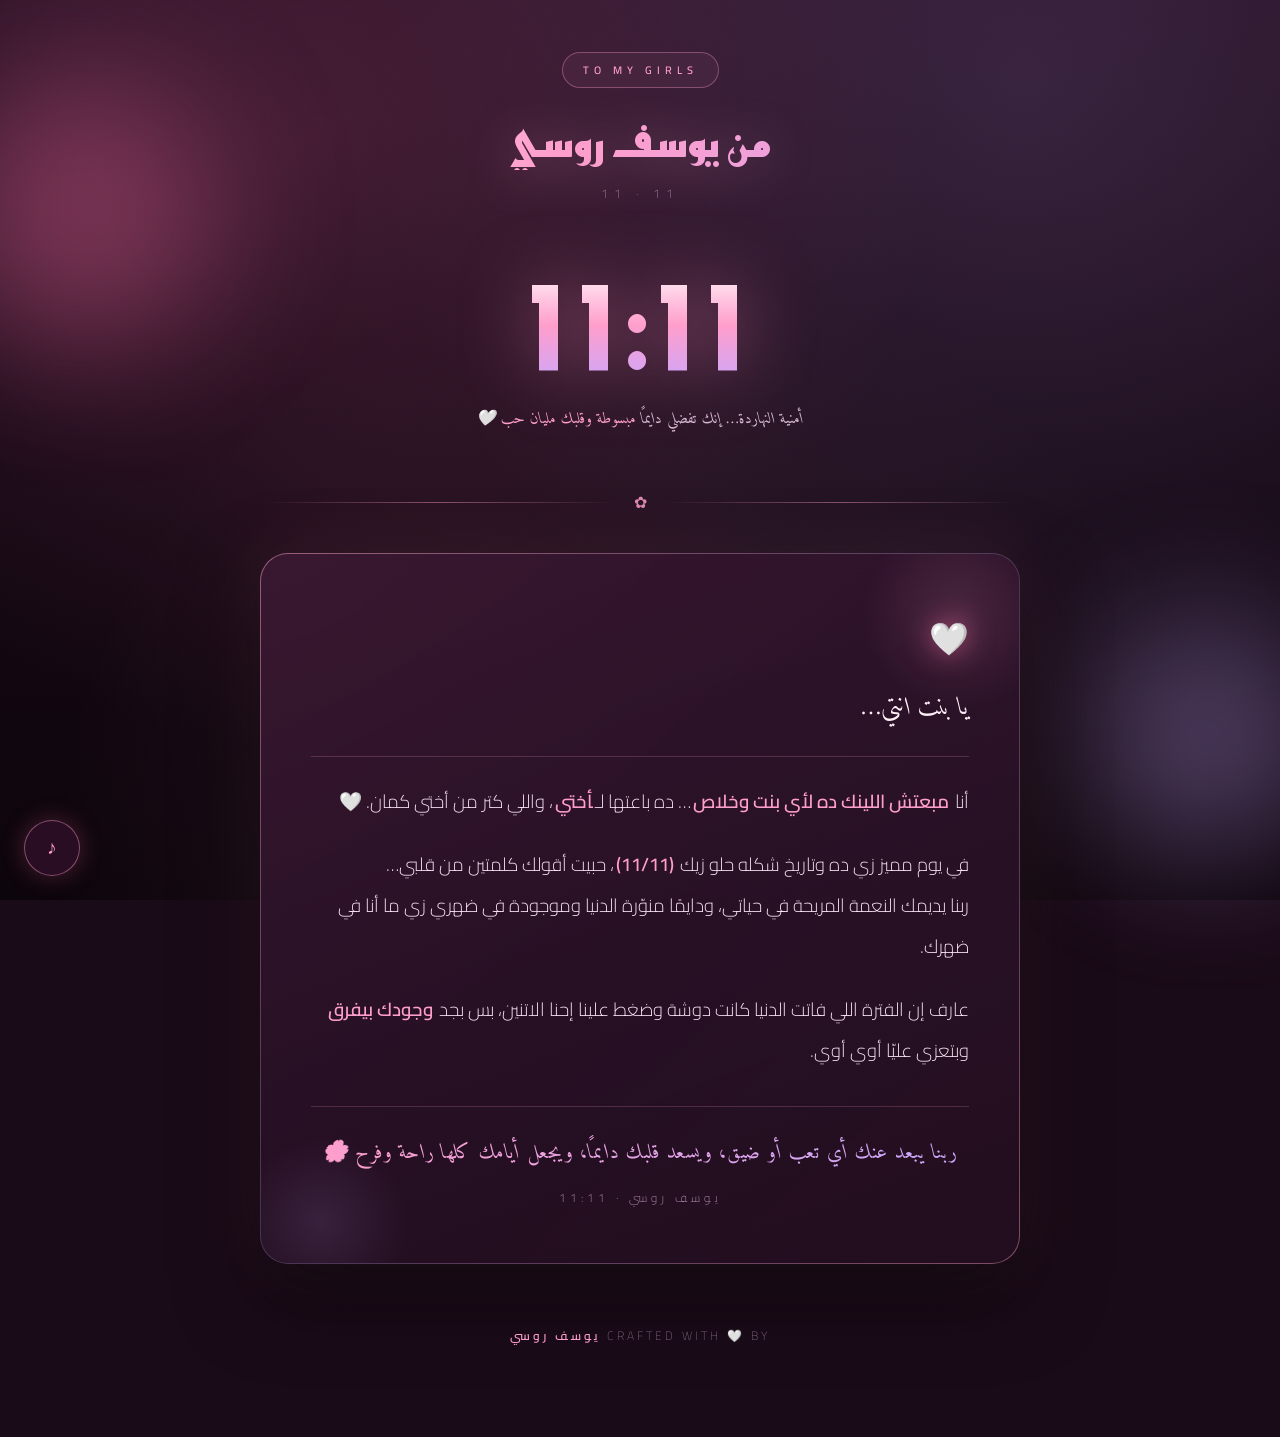
==== commit 7764e5b0: "Add files via upload" ====
--- a/index.html
+++ b/index.html
@@ -1,68 +1,389 @@
+<!-- ============================================================
+     صفحة صحاب البنات — girls.html
+     تصميم جديد: ناعم وردي/لافندر + زجاجي
+     ============================================================ -->
 <!DOCTYPE html>
-<html lang="ar">
+<html lang="ar" dir="rtl">
 <head>
-    <meta charset="UTF-8">
-    <meta name="viewport" content="width=device-width, initial-scale=1.0">
-    <title>يوسف روسي | مواقع بالذكاء الاصطناعي</title>
-    <link rel="stylesheet" href="style.css">
+<meta charset="UTF-8">
+<meta name="viewport" content="width=device-width, initial-scale=1.0">
+<title>11:11 — صحابي البنات | من يوسف روسي</title>
+<link href="https://fonts.googleapis.com/css2?family=Cairo:wght@200;300;600;900&family=Reem+Kufi:wght@400;700&family=Amiri:ital@1&display=swap" rel="stylesheet">
+<style>
+  * { margin:0; padding:0; box-sizing:border-box; }
+
+  :root {
+    --rose:#ff9ecb;
+    --rose-deep:#ff6fa5;
+    --lav:#c9a7ff;
+    --cream:#fff0f7;
+  }
+
+  body {
+    min-height:100vh;
+    background:#1a0b18;
+    font-family:'Cairo', sans-serif;
+    color:#fbeaff;
+    overflow-x:hidden;
+    display:flex; flex-direction:column; align-items:center;
+    padding:0 0 90px;
+    position:relative;
+  }
+
+  /* خلفية متدرجة ناعمة */
+  .bg-glow {
+    position:fixed; inset:0; z-index:0; pointer-events:none;
+    background:
+      radial-gradient(circle at 25% 15%, rgba(255,110,165,.16), transparent 50%),
+      radial-gradient(circle at 80% 10%, rgba(201,167,255,.14), transparent 50%),
+      radial-gradient(circle at 50% 95%, rgba(255,158,203,.1), transparent 55%),
+      linear-gradient(180deg, #240f22 0%, #140813 60%, #0d050c 100%);
+  }
+
+  /* بقع ضوء عائمة */
+  .blob {
+    position:fixed; border-radius:50%; filter:blur(70px); opacity:.35;
+    z-index:0; pointer-events:none;
+    animation: drift 18s ease-in-out infinite alternate;
+  }
+  .blob.b1 { width:280px; height:280px; background:var(--rose-deep); top:8%; left:-60px; }
+  .blob.b2 { width:240px; height:240px; background:var(--lav); bottom:5%; right:-50px; animation-delay:-9s; }
+  @keyframes drift {
+    from { transform: translate(0,0) scale(1); }
+    to { transform: translate(40px,-30px) scale(1.15); }
+  }
+
+  /* قلوب ناعمة */
+  .petal {
+    position:fixed; top:-30px; font-size:16px; opacity:0;
+    animation: fall linear infinite; pointer-events:none; z-index:1;
+  }
+  @keyframes fall {
+    0% { transform: translateY(0) rotate(0deg); opacity:0; }
+    10% { opacity:.85; }
+    100% { transform: translateY(110vh) rotate(300deg); opacity:0; }
+  }
+
+  /* الهيدر */
+  header {
+    position:relative; z-index:5;
+    width:100%; text-align:center;
+    padding:52px 20px 26px;
+  }
+  .badge {
+    display:inline-block;
+    font-family:'Cairo', sans-serif;
+    font-weight:600;
+    font-size:.68rem;
+    letter-spacing:5px;
+    text-transform:uppercase;
+    color:var(--rose);
+    padding:7px 20px;
+    border:1px solid rgba(255,158,203,.35);
+    border-radius:50px;
+    margin-bottom:22px;
+    background:rgba(255,158,203,.06);
+    backdrop-filter:blur(8px);
+  }
+
+  .signature {
+    font-family:'Reem Kufi', sans-serif;
+    font-weight:700;
+    font-size:clamp(1.8rem, 6.5vw, 3rem);
+    line-height:1.25;
+    background:linear-gradient(135deg, #fff0f7 0%, var(--rose) 45%, var(--lav) 100%);
+    -webkit-background-clip:text; background-clip:text;
+    color:transparent;
+    filter: drop-shadow(0 4px 24px rgba(255,158,203,.35));
+    letter-spacing:1px;
+  }
+  .subtitle {
+    font-family:'Cairo', sans-serif;
+    font-weight:200;
+    font-size:.78rem;
+    color:#b98cb8;
+    margin-top:12px;
+    letter-spacing:6px;
+    text-transform:uppercase;
+  }
+
+  /* الساعة */
+  .clock-wrap {
+    position:relative; z-index:5;
+    text-align:center;
+    margin:30px 0 8px;
+  }
+  .clock {
+    font-family:'Reem Kufi', sans-serif;
+    font-size:clamp(4.2rem, 19vw, 8rem);
+    font-weight:700;
+    letter-spacing:6px;
+    line-height:1;
+    background:linear-gradient(180deg, #ffffff 0%, var(--rose) 50%, var(--lav) 100%);
+    -webkit-background-clip:text; background-clip:text;
+    color:transparent;
+    filter: drop-shadow(0 0 34px rgba(255,140,190,.5));
+    animation: softPulse 3.2s ease-in-out infinite;
+  }
+  @keyframes softPulse {
+    0%,100% { filter: drop-shadow(0 0 24px rgba(255,140,190,.4)); transform:scale(1); }
+    50% { filter: drop-shadow(0 0 50px rgba(200,150,255,.65)); transform:scale(1.025); }
+  }
+  .clock-sub {
+    font-family:'Amiri', serif; font-style:italic;
+    font-size:.98rem;
+    color:#d9b8d4;
+    margin-top:16px;
+  }
+  .clock-sub b { color:var(--rose); font-weight:400; }
+
+  /* الفاصل */
+  .divider {
+    position:relative; z-index:5;
+    display:flex; align-items:center; justify-content:center; gap:14px;
+    margin:46px 20px 36px;
+    width:calc(100% - 40px);
+    max-width:760px;
+  }
+  .divider .ln {
+    flex:1; height:1px;
+    background:linear-gradient(90deg, transparent, rgba(255,158,203,.45), transparent);
+  }
+  .divider .orn {
+    font-size:1rem; color:var(--rose); opacity:.85;
+  }
+
+  /* الكارت الرئيسي — زجاجي */
+  .main-card {
+    position:relative; z-index:5;
+    width:calc(100% - 40px);
+    max-width:760px;
+    border-radius:28px;
+    padding:1px;
+    background:linear-gradient(140deg, rgba(255,158,203,.55), rgba(201,167,255,.25) 50%, rgba(255,158,203,.45));
+    box-shadow:0 30px 80px rgba(0,0,0,.55), 0 0 70px rgba(255,140,190,.12);
+  }
+  .main-card-inner {
+    background:linear-gradient(160deg, rgba(48,18,42,.92) 0%, rgba(28,10,26,.94) 100%);
+    backdrop-filter: blur(20px);
+    -webkit-backdrop-filter: blur(20px);
+    border-radius:27px;
+    padding:clamp(30px, 6vw, 54px) clamp(22px, 5vw, 50px);
+    position:relative;
+    overflow:hidden;
+  }
+  .main-card-inner::before {
+    content:'';
+    position:absolute; top:-40px; right:-40px;
+    width:200px; height:200px;
+    background:radial-gradient(circle, rgba(255,158,203,.14), transparent 68%);
+    pointer-events:none;
+  }
+  .main-card-inner::after {
+    content:'';
+    position:absolute; bottom:-50px; left:-30px;
+    width:180px; height:180px;
+    background:radial-gradient(circle, rgba(201,167,255,.12), transparent 68%);
+    pointer-events:none;
+  }
+
+  .heart-icon {
+    display:block;
+    font-size:2rem;
+    margin-bottom:14px;
+    filter: drop-shadow(0 0 14px rgba(255,110,165,.6));
+    animation: heartBeat 1.6s ease-in-out infinite;
+  }
+  @keyframes heartBeat {
+    0%,100% { transform:scale(1); }
+    25% { transform:scale(1.12); }
+    40% { transform:scale(.98); }
+    60% { transform:scale(1.08); }
+  }
+
+  .letter {
+    font-family:'Cairo', sans-serif;
+    font-weight:300;
+    font-size:clamp(1.02rem, 2.6vw, 1.17rem);
+    line-height:2.2;
+    color:#f5e0f2;
+    text-align:right;
+    position:relative; z-index:2;
+  }
+  .letter p { margin-bottom:22px; }
+  .letter p:last-child { margin-bottom:0; }
+
+  .letter .hl {
+    color:var(--rose);
+    font-weight:600;
+    padding:0 2px;
+  }
+
+  .letter .opening {
+    font-family:'Amiri', serif;
+    font-style:italic;
+    font-size:1.3em;
+    color:#fff0f7;
+    display:block;
+    margin-bottom:24px;
+    padding-bottom:20px;
+    border-bottom:1px solid rgba(255,158,203,.2);
+  }
+
+  /* الخاتمة */
+  .closing {
+    margin-top:34px;
+    padding-top:28px;
+    border-top:1px solid rgba(255,158,203,.2);
+    text-align:center;
+    position:relative; z-index:2;
+  }
+  .closing .pray {
+    font-family:'Amiri', serif; font-style:italic;
+    font-size:1.3rem;
+    background:linear-gradient(90deg, var(--rose), var(--lav));
+    -webkit-background-clip:text; background-clip:text;
+    color:transparent;
+    letter-spacing:.5px;
+  }
+  .closing .name {
+    font-family:'Cairo', sans-serif;
+    font-size:.74rem;
+    color:#a983a6;
+    letter-spacing:4px;
+    margin-top:16px;
+    text-transform:uppercase;
+    font-weight:300;
+  }
+
+  /* الفوتر */
+  footer {
+    position:relative; z-index:5;
+    margin-top:60px;
+    text-align:center;
+    font-family:'Cairo', sans-serif;
+    font-weight:200;
+    font-size:.75rem;
+    color:#8f6f8d;
+    letter-spacing:3px;
+    text-transform:uppercase;
+  }
+  footer b { color:var(--rose); font-weight:600; }
+
+  /* زر الموسيقى */
+  .music-btn {
+    position:fixed; bottom:24px; left:24px; z-index:20;
+    width:56px; height:56px; border-radius:50%;
+    border:1px solid rgba(255,158,203,.45);
+    background: rgba(45,15,38,.9);
+    backdrop-filter: blur(10px);
+    color:var(--rose);
+    font-size:1.2rem; cursor:pointer;
+    display:flex; align-items:center; justify-content:center;
+    box-shadow: 0 0 24px rgba(255,110,165,.25);
+    transition:.35s;
+  }
+  .music-btn:hover {
+    transform:scale(1.08);
+    box-shadow:0 0 38px rgba(255,110,165,.55);
+    border-color:var(--rose);
+  }
+  .music-btn.playing { animation: spin 5s linear infinite; }
+  @keyframes spin { to { transform: rotate(360deg); } }
+
+  /* موجة */
+  .viz {
+    position:fixed; bottom:30px; left:92px; z-index:20;
+    display:flex; align-items:flex-end; gap:3px; height:24px;
+    opacity:0; transition:.4s;
+  }
+  .viz.on { opacity:1; }
+  .viz span {
+    width:3px; background:var(--rose);
+    border-radius:2px;
+    animation: vizBounce .9s ease-in-out infinite;
+  }
+  .viz span:nth-child(1){ height:8px; animation-delay:0s; }
+  .viz span:nth-child(2){ height:16px; animation-delay:.15s; }
+  .viz span:nth-child(3){ height:10px; animation-delay:.3s; }
+  .viz span:nth-child(4){ height:20px; animation-delay:.45s; }
+  @keyframes vizBounce {
+    0%,100% { transform:scaleY(.4); }
+    50% { transform:scaleY(1); }
+  }
+
+  @media (max-width:480px) {
+    .signature { letter-spacing:0; }
+    .clock { letter-spacing:4px; }
+    .viz { display:none; }
+  }
+</style>
 </head>
 <body>
-    <!-- خلفية متحركة -->
-    <div class="bg-grid"></div>
-    <div class="orb orb-1"></div>
-    <div class="orb orb-2"></div>
-    <div class="orb orb-3"></div>
-
-    <nav>
-        <div class="nav-brand">YR<span>.</span></div>
-        <div class="nav-links">
-            <a href="index.html" class="active">الرئيسية</a>
-            <a href="create.html">إنشاء الموقع</a>
-            <a href="portfolio.html">أعمالنا</a>
-        </div>
-    </nav>
-
-    <div class="container">
-        <div class="hero">
-            <div class="badge">✦ مدعوم بالذكاء الاصطناعي</div>
-            <h1>
-                <span class="gradient-text">يوسف روسي</span>
-            </h1>
-            <p class="subtitle">مستخدم <span class="highlight">ذكاء اصطناعي</span> في البرمجة</p>
-
-            <p class="desc">
-                بحوّل فكرتك لموقع حقيقي شغال في دقايق — متاجر، بورتفوليو، أونلاين كوتش، وشركات.<br>
-                كل اللي عليك تقولي مواصفاتك، وأنا أنفذها باحتراف.
-            </p>
-
-            <div class="stats">
-                <div class="stat">
-                    <span class="stat-num">24h</span>
-                    <span class="stat-label">رد سريع</span>
-                </div>
-                <div class="stat">
-                    <span class="stat-num">AI</span>
-                    <span class="stat-label">تقنية حديثة</span>
-                </div>
-                <div class="stat">
-                    <span class="stat-num">∞</span>
-                    <span class="stat-label">أنواع مواقع</span>
-                </div>
-            </div>
-
-            <div class="availability">
-                <span class="pulse-dot"></span>
-                <strong>متاح الرد:</strong> أيام الإجازة 24 ساعة — أيام العمل من 6:30 مساءً
-            </div>
-
-            <a href="create.html" class="btn btn-glow">
-                <span>🚀 ابدأ موقعك الآن</span>
-            </a>
-        </div>
+
+<div class="bg-glow"></div>
+<div class="blob b1"></div>
+<div class="blob b2"></div>
+
+<header>
+  <div class="badge">to my girls</div>
+  <div class="signature">من يوسف روسي</div>
+  <div class="subtitle">11 · 11</div>
+</header>
+
+<div class="clock-wrap">
+  <div class="clock">11:11</div>
+  <p class="clock-sub">أمنية النهاردة… إنك تفضلي دايمًا <b>مبسوطة وقلبك مليان حب</b> 🤍</p>
+</div>
+
+<div class="divider">
+  <span class="ln"></span>
+  <span class="orn">✿</span>
+  <span class="ln"></span>
+</div>
+
+<div class="main-card">
+  <div class="main-card-inner">
+    <span class="heart-icon">🤍</span>
+    <div class="letter">
+      <span class="opening">يا بنت انتي…</span>
+
+      <p>
+        أنا <span class="hl">مبعتش اللينك ده لأي بنت وخلاص</span>… ده باعتها
+        لـ<span class="hl">أختي</span>، واللي كتر من أختي كمان. 🤍
+      </p>
+
+      <p>
+        في يوم مميز زي ده وتاريخ شكله حلو زيك <span class="hl">(11/11)</span>،
+        حبيت أقولك كلمتين من قلبي…<br>
+        ربنا يديمك النعمة المريحة في حياتي، ودايمًا منوّرة الدنيا وموجودة
+        في ضهري زي ما أنا في ضهرك.
+      </p>
+
+      <p>
+        عارف إن الفترة اللي فاتت الدنيا كانت دوشة وضغط علينا إحنا الاتنين،
+        بس بجد <span class="hl">وجودك بيفرق</span> وبتعزي عليّا أوي أوي.
+      </p>
     </div>
 
-    <footer>
-        <p>© 2025 يوسف روسي — كل الحقوق محفوظة</p>
-    </footer>
-</body>
-</html>+    <div class="closing">
+      <div class="pray">ربنا يبعد عنك أي تعب أو ضيق، ويسعد قلبك دايمًا، ويجعل أيامك كلها راحة وفرح 🌸</div>
+      <div class="name">يوسف روسي · 11:11</div>
+    </div>
+  </div>
+</div>
+
+<footer>crafted with <b>🤍</b> by <b>يوسف روسي</b></footer>
+
+<button class="music-btn" id="musicBtn" title="شغّل الموسيقى">♪</button>
+<div class="viz" id="viz"><span></span><span></span><span></span><span></span></div>
+
+<script>
+/* قلوب بتقع */
+const petals = ['🤍','🌸','💗','✨','💫'];
+setInterval(() => {
+  const p = document.createElement('div');
+  p.className = 'petal';
+  p.textContent = petals[Math.floor(Math.random() * petals.length)];
+  p.style.left = Math.random() * 100 + '%';
+  p.style.animationDuration = (8 +
